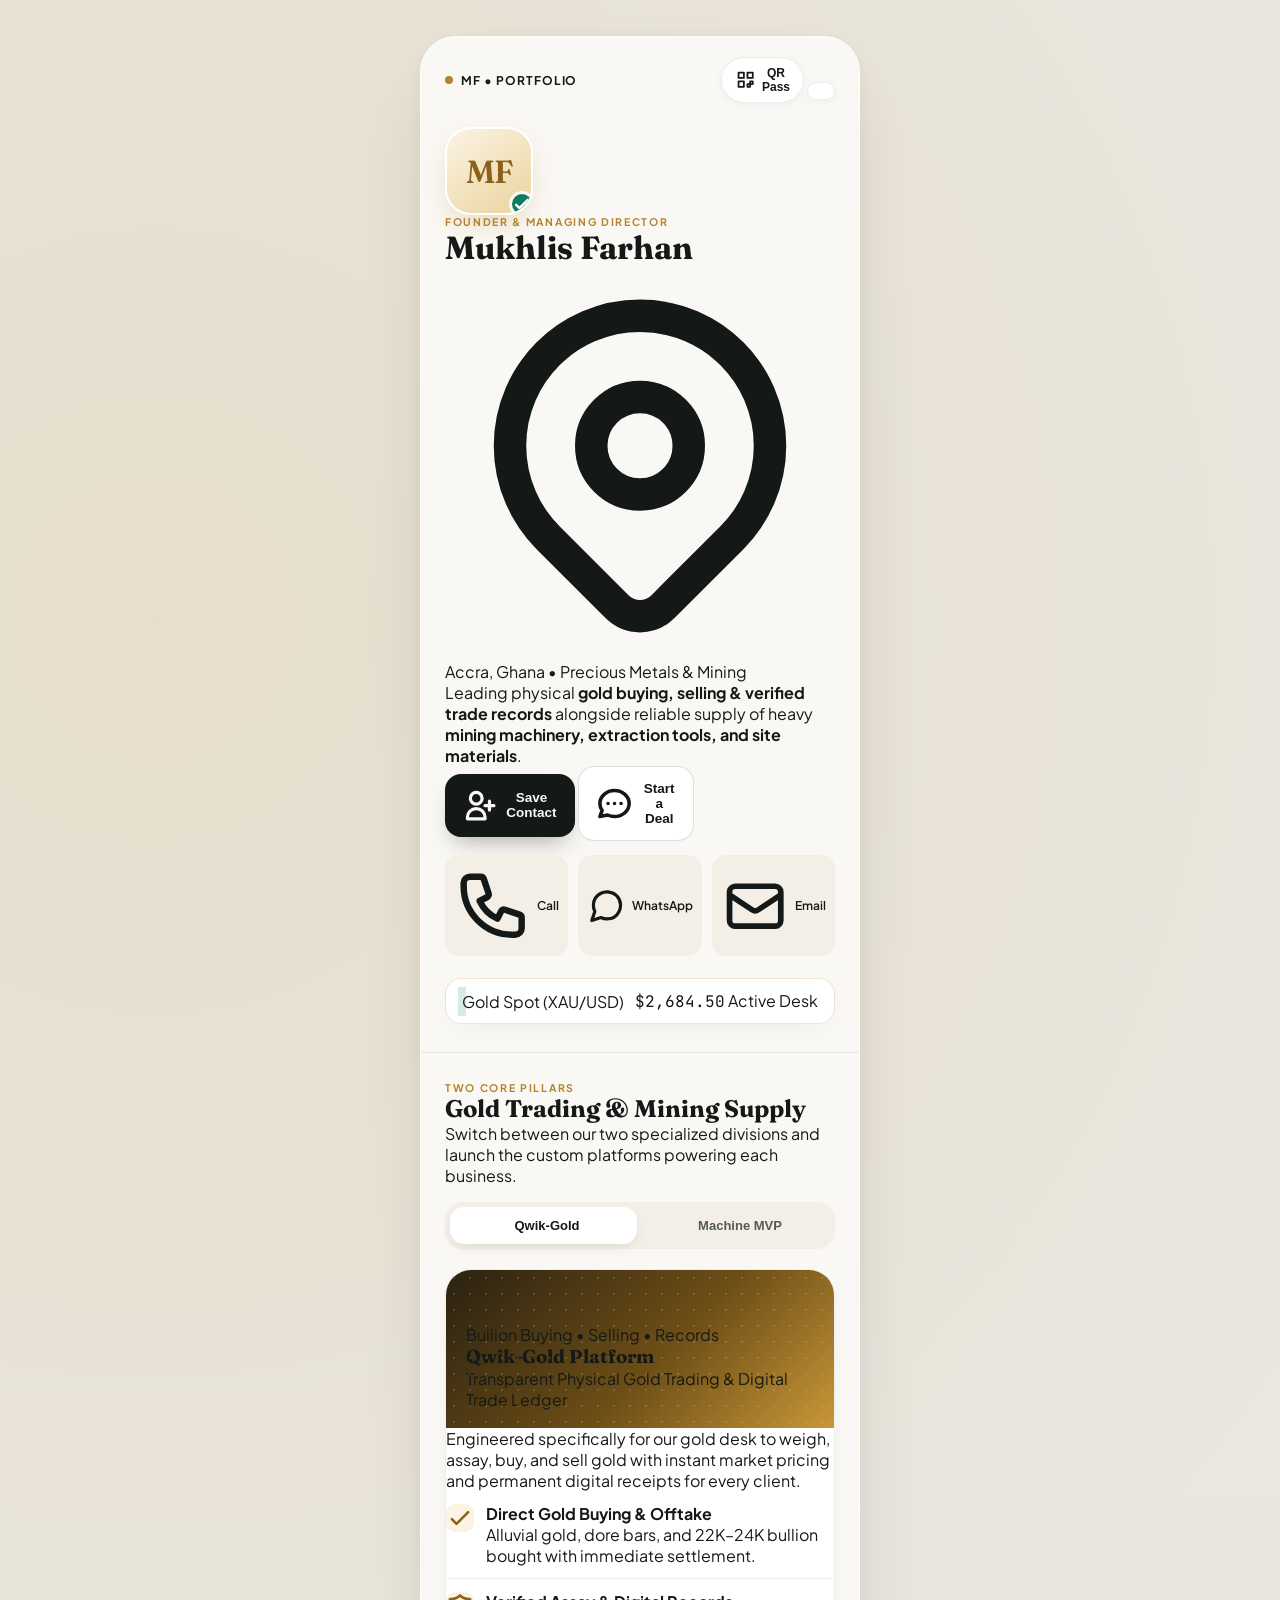
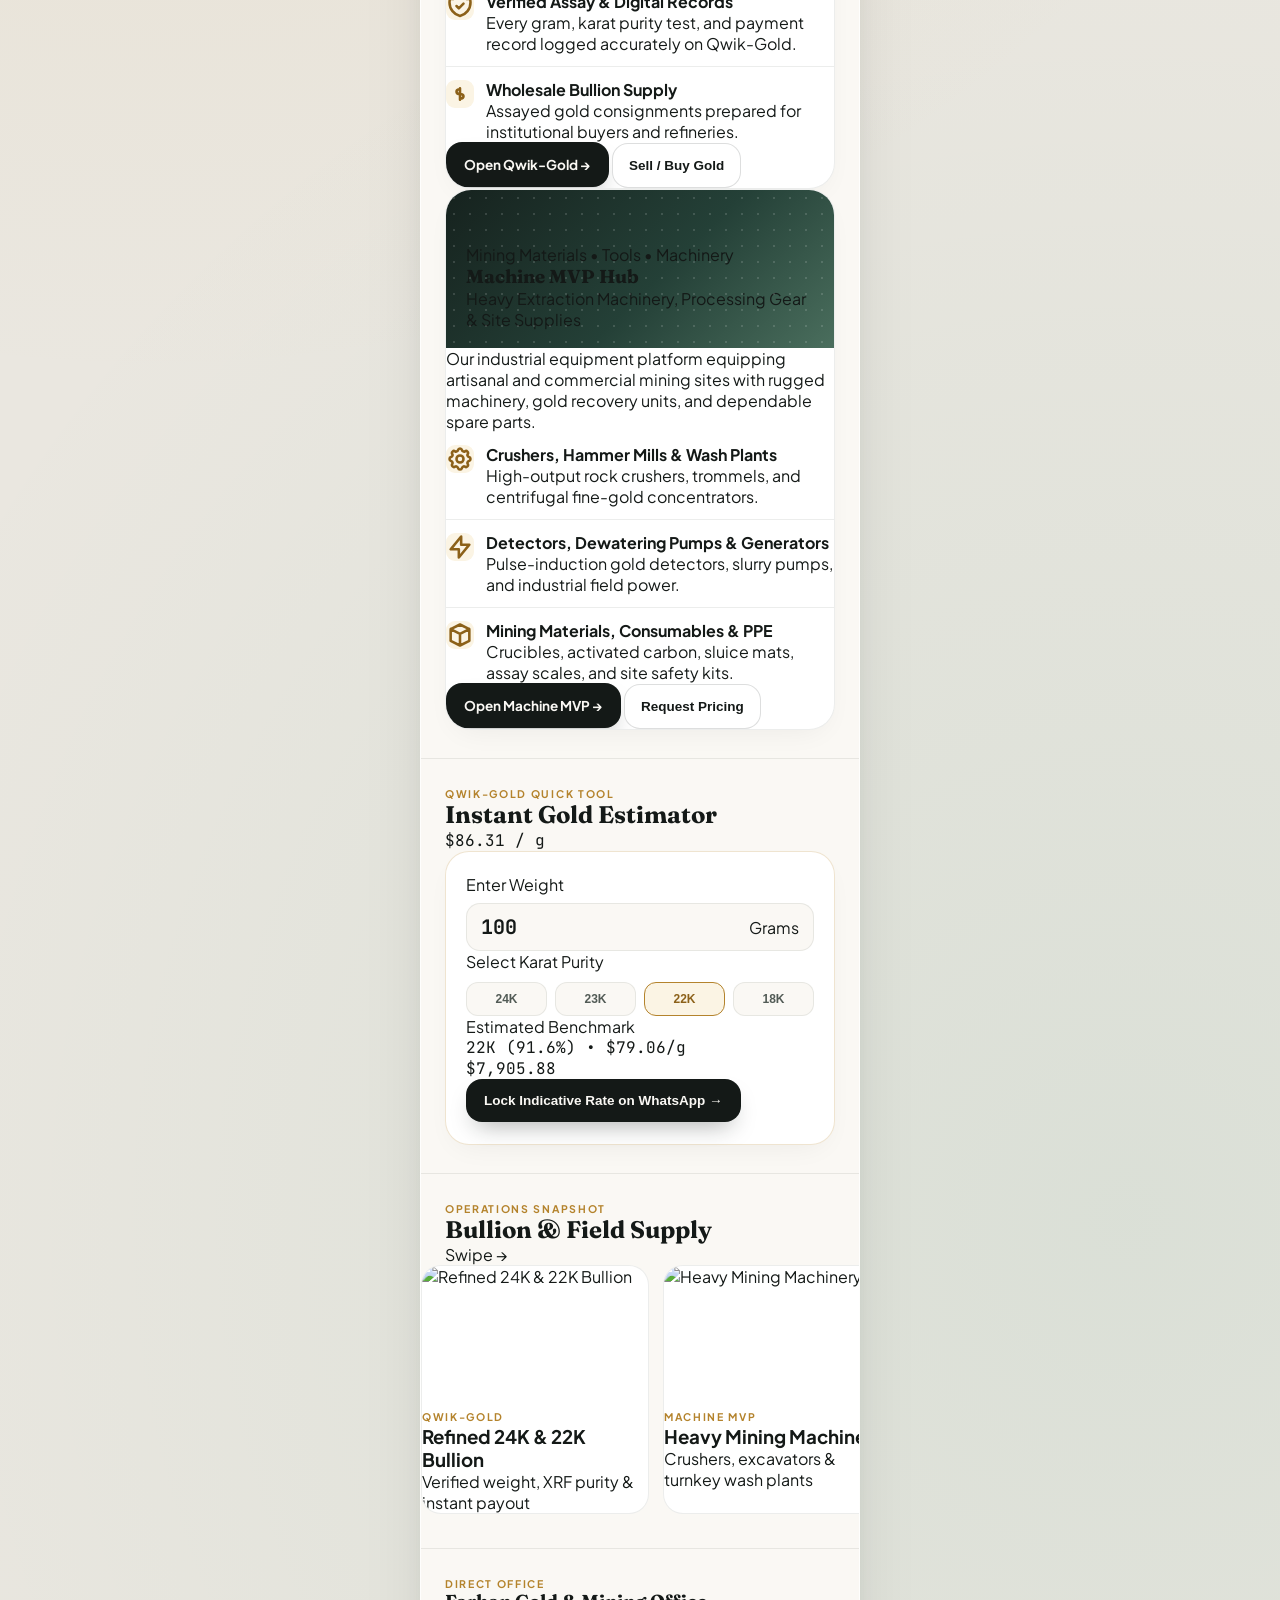
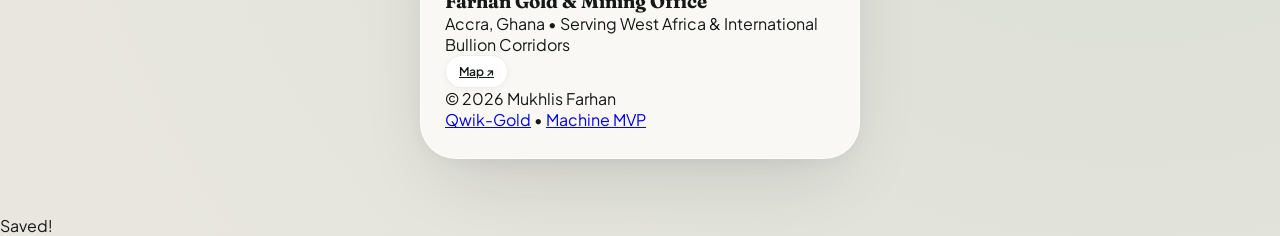
==== index.html @ bda55866 "initial commit" ====
<!DOCTYPE html>
<html lang="en">
<head>
  <meta charset="UTF-8" />
  <meta name="viewport" content="width=device-width, initial-scale=1.0" />
  <meta name="theme-color" content="#FAF8F4" />
  <title>Mukhlis Farhan — Gold Bullion &amp; Mining Equipment Portfolio</title>
  <meta name="description" content="Official Digital Business Card &amp; Executive Portfolio of Mukhlis Farhan — Gold Buying &amp; Selling (Qwik-Gold) and Mining Materials, Tools &amp; Equipment Supply (Machine MVP)." />

  <!-- Editorial Display Serif (Fraunces) + Crisp Modern UI Sans (Plus Jakarta Sans) + Mono Numbers -->
  <link rel="preconnect" href="https://fonts.googleapis.com" />
  <link rel="preconnect" href="https://fonts.gstatic.com" crossorigin />
  <link href="https://fonts.googleapis.com/css2?family=Fraunces:ital,opsz,wght@0,9..144,500;0,9..144,600;0,9..144,700;1,9..144,500&family=JetBrains+Mono:wght@500;600;700&family=Plus+Jakarta+Sans:wght@400;500;600;700;800&display=swap" rel="stylesheet" />

  <!-- Tailwind Utility Helpers -->
  <script src="https://cdn.tailwindcss.com"></script>

  <!-- Original Editorial Luxury Stylesheet -->
  <link rel="stylesheet" href="assets/css/style.css" />
</head>
<body>

  <!-- ========================================================================
       PORTRAIT MOBILE STAGE
       Opens as a crisp, breathable 440px mobile card on desktop browsers
       and naturally full-bleed on phones when scanned via NFC / QR.
       ======================================================================== -->
  <div class="stage-wrap">
    <main class="mobile-canvas">

      <!-- 1. MINIMAL TOP NAVIGATION BAR -->
      <nav class="top-nav reveal" style="animation-delay: 0.04s;">
        <div class="brand-monogram-pill">
          <span class="brand-dot"></span>
          <span>MF • Portfolio</span>
        </div>

        <div class="flex items-center gap-2">
          <button onclick="openSheet('qr-sheet')" class="icon-pill-btn" aria-label="Show QR Pass">
            <svg class="w-4 h-4 text-[#B4832C]" fill="none" stroke="currentColor" stroke-width="2" viewBox="0 0 24 24">
              <path stroke-linecap="round" stroke-linejoin="round" d="M4 4h6v6H4V4zm10 0h6v6h-6V4zM4 14h6v6H4v-6zm10 3h3v3h-3v-3zm3-3h3v3h-3v-3z"/>
            </svg>
            <span>QR Pass</span>
          </button>
          <button onclick="shareCard()" class="icon-pill-btn !px-2.5" aria-label="Share Digital Card">
            <svg class="w-4 h-4" fill="none" stroke="currentColor" stroke-width="2" viewBox="0 0 24 24">
              <path stroke-linecap="round" stroke-linejoin="round" d="M8.684 13.342C8.886 12.938 9 12.482 9 12c0-.482-.114-.938-.316-1.342m0 2.684a3 3 0 110-2.684m0 2.684l6.632 3.316m-6.632-6l6.632-3.316m0 0a3 3 0 105.367-2.684 3 3 0 00-5.367 2.684zm0 9.316a3 3 0 105.368 2.684 3 3 0 00-5.368-2.684z"/>
            </svg>
          </button>
        </div>
      </nav>

      <!-- 2. EDITORIAL EXECUTIVE HERO (Asymmetric, Bright, Uncluttered) -->
      <header class="hero-section reveal" style="animation-delay: 0.1s;">
        <div class="flex items-center gap-5">
          <!-- Rounded Squircle Portrait Frame -->
          <div class="portrait-frame">
            <!-- Replace with <img src="assets/img/mukhlis.jpg" alt="Mukhlis Farhan" class="w-full h-full object-cover" /> -->
            <span class="portrait-initials">MF</span>
            <div class="verified-dot" title="Verified Bullion & Mining Executive">
              <svg class="w-3.5 h-3.5" fill="none" stroke="currentColor" stroke-width="3" viewBox="0 0 24 24">
                <path stroke-linecap="round" stroke-linejoin="round" d="M5 13l4 4L19 7"/>
              </svg>
            </div>
          </div>

          <div class="flex-1 min-w-0">
            <p class="eyebrow">Founder &amp; Managing Director</p>
            <h1 class="font-editorial text-[30px] leading-[1.12] font-semibold text-[#141917] mt-1">
              Mukhlis Farhan
            </h1>
            <p class="text-[13px] font-medium text-[#525B56] mt-1.5 flex items-center gap-1.5">
              <svg class="w-3.5 h-3.5 text-[#B4832C] shrink-0" fill="none" stroke="currentColor" stroke-width="2" viewBox="0 0 24 24">
                <path stroke-linecap="round" stroke-linejoin="round" d="M17.657 16.657L13.414 20.9a1.998 1.998 0 01-2.827 0l-4.244-4.243a8 8 0 1111.314 0z"/>
                <circle cx="12" cy="11" r="3"/>
              </svg>
              <span>Accra, Ghana • Precious Metals &amp; Mining</span>
            </p>
          </div>
        </div>

        <!-- Crisp Executive Summary -->
        <p class="text-[14.5px] leading-[1.68] text-[#454E49] mt-5">
          Leading physical <strong class="text-[#141917] font-semibold">gold buying, selling &amp; verified trade records</strong> alongside reliable supply of heavy <strong class="text-[#141917] font-semibold">mining machinery, extraction tools, and site materials</strong>.
        </p>

        <!-- Primary Action Pair (High-Contrast Ink + Warm White) -->
        <div class="grid grid-cols-2 gap-3 mt-6">
          <button onclick="downloadVCard()" class="btn-ink-primary">
            <svg class="w-4 h-4" fill="none" stroke="currentColor" stroke-width="2.2" viewBox="0 0 24 24">
              <path stroke-linecap="round" stroke-linejoin="round" d="M18 9v3m0 0v3m0-3h3m-3 0h-3m-2-5a4 4 0 11-8 0 4 4 0 018 0zM3 20a6 6 0 0112 0v1H3v-1z"/>
            </svg>
            Save Contact
          </button>

          <button onclick="openSheet('inquiry-sheet')" class="btn-gold-outline">
            <svg class="w-4 h-4 text-[#B4832C]" fill="none" stroke="currentColor" stroke-width="2.2" viewBox="0 0 24 24">
              <path stroke-linecap="round" stroke-linejoin="round" d="M8 12h.01M12 12h.01M16 12h.01M21 12c0 4.418-4.03 8-9 8a9.863 9.863 0 01-4.255-.949L3 20l1.395-3.72C3.512 15.042 3 13.574 3 12c0-4.418 4.03-8 9-8s9 3.582 9 8z"/>
            </svg>
            Start a Deal
          </button>
        </div>

        <!-- Clean Direct Channels Strip -->
        <div class="contact-pills-row">
          <a data-bind="phone-link" href="tel:+233240000000" class="contact-chip">
            <svg class="w-4 h-4 text-[#B4832C]" fill="none" stroke="currentColor" stroke-width="2" viewBox="0 0 24 24">
              <path stroke-linecap="round" stroke-linejoin="round" d="M3 5a2 2 0 012-2h3.28a1 1 0 01.948.684l1.498 4.493a1 1 0 01-.502 1.21l-2.257 1.13a11.042 11.042 0 005.516 5.516l1.13-2.257a1 1 0 011.21-.502l4.493 1.498a1 1 0 01.684.949V19a2 2 0 01-2 2h-1C9.716 21 3 14.284 3 6V5z"/>
            </svg>
            Call
          </a>

          <a data-bind="whatsapp-direct" href="#" target="_blank" rel="noopener" class="contact-chip">
            <svg class="w-4 h-4 text-[#0E7C5B]" fill="none" stroke="currentColor" stroke-width="2" viewBox="0 0 24 24">
              <path stroke-linecap="round" stroke-linejoin="round" d="M21 11.5a8.38 8.38 0 01-.9 3.8 8.5 8.5 0 01-7.6 4.7 8.38 8.38 0 01-3.8-.9L3 21l1.9-5.7a8.38 8.38 0 01-.9-3.8 8.5 8.5 0 014.7-7.6 8.38 8.38 0 013.8-.9h.5a8.48 8.48 0 018 8v.5z"/>
            </svg>
            WhatsApp
          </a>

          <a data-bind="email-link" href="mailto:mukhlis@mukhlisfarhantrading.com" class="contact-chip">
            <svg class="w-4 h-4 text-[#B4832C]" fill="none" stroke="currentColor" stroke-width="2" viewBox="0 0 24 24">
              <path stroke-linecap="round" stroke-linejoin="round" d="M3 8l7.89 5.26a2 2 0 002.22 0L21 8M5 19h14a2 2 0 002-2V7a2 2 0 00-2-2H5a2 2 0 00-2 2v10a2 2 0 002 2z"/>
            </svg>
            Email
          </a>
        </div>

        <!-- Subtle Live Bullion Market Strip -->
        <div class="live-spot-strip">
          <div class="flex items-center gap-2.5">
            <span class="live-pulse"></span>
            <span class="text-xs font-semibold text-[#525B56]">Gold Spot (XAU/USD)</span>
          </div>
          <div class="flex items-center gap-2">
            <span id="hero-spot-price" class="font-mono-num text-[13px] font-bold text-[#141917]">$2,684.50</span>
            <span class="text-[11px] font-semibold px-2 py-0.5 rounded-full bg-[#E7F5F0] text-[#0E7C5B]">Active Desk</span>
          </div>
        </div>
      </header>

      <!-- 3. TWO CORE BUSINESSES & DIGITAL PLATFORMS (INTERACTIVE SPOTLIGHT) -->
      <section class="section-block reveal" style="animation-delay: 0.18s;">
        <p class="eyebrow">Two Core Pillars</p>
        <h2 class="font-editorial text-[24px] font-semibold text-[#141917] mt-1">
          Gold Trading &amp; Mining Supply
        </h2>
        <p class="text-[13.5px] text-[#525B56] mt-1.5 leading-relaxed">
          Switch between our two specialized divisions and launch the custom platforms powering each business.
        </p>

        <!-- Clean Pill Switcher -->
        <div class="venture-switcher" role="tablist">
          <button id="vtab-gold" onclick="selectVenture('gold')" class="venture-tab active" role="tab" aria-selected="true">
            <span class="w-2 h-2 rounded-full bg-[#C89738]"></span>
            Qwik-Gold
          </button>
          <button id="vtab-mining" onclick="selectVenture('mining')" class="venture-tab" role="tab" aria-selected="false">
            <span class="w-2 h-2 rounded-full bg-[#0E7C5B]"></span>
            Machine MVP
          </button>
        </div>

        <!-- SPOTLIGHT 1: QWIK-GOLD -->
        <article id="venture-panel-gold" class="venture-spotlight">
          <div class="venture-visual-banner gold-theme">
            <div class="venture-visual-pattern"></div>
            <div class="relative z-10">
              <span class="inline-block text-[10px] font-bold tracking-[0.14em] uppercase px-2.5 py-1 rounded-full bg-white/15 text-amber-100 backdrop-blur-sm border border-white/20 mb-2">
                Bullion Buying • Selling • Records
              </span>
              <h3 class="font-editorial text-2xl font-semibold text-white leading-tight">
                Qwik-Gold Platform
              </h3>
              <p class="text-xs text-amber-100/85 mt-0.5">
                Transparent Physical Gold Trading &amp; Digital Trade Ledger
              </p>
            </div>
          </div>

          <div class="p-5">
            <p class="text-[13.5px] text-[#454E49] leading-relaxed mb-3">
              Engineered specifically for our gold desk to weigh, assay, buy, and sell gold with instant market pricing and permanent digital receipts for every client.
            </p>

            <div>
              <div class="spec-row">
                <div class="spec-bullet">
                  <svg class="w-4 h-4" fill="none" stroke="currentColor" stroke-width="2.2" viewBox="0 0 24 24"><path stroke-linecap="round" stroke-linejoin="round" d="M5 13l4 4L19 7"/></svg>
                </div>
                <div>
                  <h4 class="text-[13.5px] font-bold text-[#141917]">Direct Gold Buying &amp; Offtake</h4>
                  <p class="text-xs text-[#525B56] mt-0.5">Alluvial gold, dore bars, and 22K–24K bullion bought with immediate settlement.</p>
                </div>
              </div>

              <div class="spec-row">
                <div class="spec-bullet">
                  <svg class="w-4 h-4" fill="none" stroke="currentColor" stroke-width="2.2" viewBox="0 0 24 24"><path stroke-linecap="round" stroke-linejoin="round" d="M9 12l2 2 4-4m5.618-4.016A11.955 11.955 0 0112 2.944a11.955 11.955 0 01-8.618 3.04A12.02 12.02 0 003 9c0 5.591 3.824 10.29 9 11.622 5.176-1.332 9-6.03 9-11.622 0-1.042-.133-2.052-.382-3.016z"/></svg>
                </div>
                <div>
                  <h4 class="text-[13.5px] font-bold text-[#141917]">Verified Assay &amp; Digital Records</h4>
                  <p class="text-xs text-[#525B56] mt-0.5">Every gram, karat purity test, and payment record logged accurately on Qwik-Gold.</p>
                </div>
              </div>

              <div class="spec-row">
                <div class="spec-bullet">
                  <svg class="w-4 h-4" fill="none" stroke="currentColor" stroke-width="2.2" viewBox="0 0 24 24"><path stroke-linecap="round" stroke-linejoin="round" d="M12 8c-1.657 0-3 .895-3 2s1.343 2 3 2 3 .895 3 2-1.343 2-3 2m0-8V7m0 1v8m0 0v1"/></svg>
                </div>
                <div>
                  <h4 class="text-[13.5px] font-bold text-[#141917]">Wholesale Bullion Supply</h4>
                  <p class="text-xs text-[#525B56] mt-0.5">Assayed gold consignments prepared for institutional buyers and refineries.</p>
                </div>
              </div>
            </div>

            <div class="grid grid-cols-2 gap-2.5 mt-5 pt-4 border-t border-[#141917]/10">
              <a href="../qwik-gold/" class="btn-ink-primary !py-3 !text-xs !rounded-xl">
                Open Qwik-Gold →
              </a>
              <button onclick="openWhatsAppWithContext('Gold Buying / Selling via Qwik-Gold')" class="btn-gold-outline !py-3 !text-xs !rounded-xl">
                Sell / Buy Gold
              </button>
            </div>
          </div>
        </article>

        <!-- SPOTLIGHT 2: MACHINE MVP (Hidden until selected) -->
        <article id="venture-panel-mining" class="venture-spotlight hidden">
          <div class="venture-visual-banner mining-theme">
            <div class="venture-visual-pattern"></div>
            <div class="relative z-10">
              <span class="inline-block text-[10px] font-bold tracking-[0.14em] uppercase px-2.5 py-1 rounded-full bg-white/15 text-emerald-100 backdrop-blur-sm border border-white/20 mb-2">
                Mining Materials • Tools • Machinery
              </span>
              <h3 class="font-editorial text-2xl font-semibold text-white leading-tight">
                Machine MVP Hub
              </h3>
              <p class="text-xs text-emerald-100/85 mt-0.5">
                Heavy Extraction Machinery, Processing Gear &amp; Site Supplies
              </p>
            </div>
          </div>

          <div class="p-5">
            <p class="text-[13.5px] text-[#454E49] leading-relaxed mb-3">
              Our industrial equipment platform equipping artisanal and commercial mining sites with rugged machinery, gold recovery units, and dependable spare parts.
            </p>

            <div>
              <div class="spec-row">
                <div class="spec-bullet !bg-[#E7F5F0] !text-[#0E7C5B]">
                  <svg class="w-4 h-4" fill="none" stroke="currentColor" stroke-width="2.2" viewBox="0 0 24 24"><path stroke-linecap="round" stroke-linejoin="round" d="M10.325 4.317c.426-1.756 2.924-1.756 3.35 0a1.724 1.724 0 002.573 1.066c1.543-.94 3.31.826 2.37 2.37a1.724 1.724 0 001.065 2.572c1.756.426 1.756 2.924 0 3.35a1.724 1.724 0 00-1.066 2.573c.94 1.543-.826 3.31-2.37 2.37a1.724 1.724 0 00-2.572 1.065c-.426 1.756-2.924 1.756-3.35 0a1.724 1.724 0 00-2.573-1.066c-1.543.94-3.31-.826-2.37-2.37a1.724 1.724 0 00-1.065-2.572c-1.756-.426-1.756-2.924 0-3.35a1.724 1.724 0 001.066-2.573c-.94-1.543.826-3.31 2.37-2.37.996.608 2.296.07 2.572-1.065z"/><circle cx="12" cy="12" r="3"/></svg>
                </div>
                <div>
                  <h4 class="text-[13.5px] font-bold text-[#141917]">Crushers, Hammer Mills &amp; Wash Plants</h4>
                  <p class="text-xs text-[#525B56] mt-0.5">High-output rock crushers, trommels, and centrifugal fine-gold concentrators.</p>
                </div>
              </div>

              <div class="spec-row">
                <div class="spec-bullet !bg-[#E7F5F0] !text-[#0E7C5B]">
                  <svg class="w-4 h-4" fill="none" stroke="currentColor" stroke-width="2.2" viewBox="0 0 24 24"><path stroke-linecap="round" stroke-linejoin="round" d="M13 10V3L4 14h7v7l9-11h-7z"/></svg>
                </div>
                <div>
                  <h4 class="text-[13.5px] font-bold text-[#141917]">Detectors, Dewatering Pumps &amp; Generators</h4>
                  <p class="text-xs text-[#525B56] mt-0.5">Pulse-induction gold detectors, slurry pumps, and industrial field power.</p>
                </div>
              </div>

              <div class="spec-row">
                <div class="spec-bullet !bg-[#E7F5F0] !text-[#0E7C5B]">
                  <svg class="w-4 h-4" fill="none" stroke="currentColor" stroke-width="2.2" viewBox="0 0 24 24"><path stroke-linecap="round" stroke-linejoin="round" d="M20 7l-8-4-8 4m16 0l-8 4m8-4v10l-8 4m0-10L4 7m8 4v10M4 7v10l8 4"/></svg>
                </div>
                <div>
                  <h4 class="text-[13.5px] font-bold text-[#141917]">Mining Materials, Consumables &amp; PPE</h4>
                  <p class="text-xs text-[#525B56] mt-0.5">Crucibles, activated carbon, sluice mats, assay scales, and site safety kits.</p>
                </div>
              </div>
            </div>

            <div class="grid grid-cols-2 gap-2.5 mt-5 pt-4 border-t border-[#141917]/10">
              <a href="../machine_mvp/" class="btn-ink-primary !py-3 !text-xs !rounded-xl">
                Open Machine MVP →
              </a>
              <button onclick="openWhatsAppWithContext('Mining Equipment & Tools via Machine MVP')" class="btn-gold-outline !py-3 !text-xs !rounded-xl">
                Request Pricing
              </button>
            </div>
          </div>
        </article>
      </section>

      <!-- 4. INTERACTIVE GOLD ESTIMATOR (CLEAN & BREATHABLE) -->
      <section class="section-block reveal" style="animation-delay: 0.24s;">
        <div class="flex items-end justify-between mb-4">
          <div>
            <p class="eyebrow">Qwik-Gold Quick Tool</p>
            <h2 class="font-editorial text-[23px] font-semibold text-[#141917] mt-1">
              Instant Gold Estimator
            </h2>
          </div>
          <span id="calc-gram-badge" class="font-mono-num text-xs font-semibold text-[#8C6119] bg-[#FBF4E4] px-2.5 py-1 rounded-lg">
            $86.31 / g
          </span>
        </div>

        <div class="estimator-card">
          <div>
            <label for="gold-grams-input" class="text-xs font-bold text-[#525B56]">Enter Weight</label>
            <div class="weight-input-box">
              <input id="gold-grams-input" type="number" min="1" step="1" value="100" aria-label="Gold weight in grams" />
              <span class="text-xs font-bold uppercase tracking-wider text-[#848E88]">Grams</span>
            </div>
          </div>

          <div class="mt-4">
            <span class="text-xs font-bold text-[#525B56]">Select Karat Purity</span>
            <div class="purity-pills" id="purity-pills">
              <button type="button" data-purity="24K" class="purity-pill">24K</button>
              <button type="button" data-purity="23K" class="purity-pill">23K</button>
              <button type="button" data-purity="22K" class="purity-pill active">22K</button>
              <button type="button" data-purity="18K" class="purity-pill">18K</button>
            </div>
          </div>

          <div class="mt-5 pt-4 border-t border-[#141917]/10 flex items-center justify-between">
            <div>
              <div class="text-[11px] font-semibold uppercase tracking-wider text-[#848E88]">Estimated Benchmark</div>
              <div id="calc-selected-rate" class="font-mono-num text-xs text-[#525B56] mt-0.5">22K (91.6%) • $79.06/g</div>
            </div>
            <div id="calc-output-usd" class="font-mono-num text-2xl font-bold text-[#141917]">
              $7,906.00
            </div>
          </div>

          <button onclick="sendEstimatorToWhatsApp()" class="btn-ink-primary w-full mt-4 !py-3.5 !text-xs">
            Lock Indicative Rate on WhatsApp →
          </button>
        </div>
      </section>

      <!-- 5. SWIPEABLE VISUAL HIGHLIGHTS (HORIZONTAL REEL) -->
      <section class="section-block reveal" style="animation-delay: 0.3s;">
        <div class="flex items-end justify-between mb-4">
          <div>
            <p class="eyebrow">Operations Snapshot</p>
            <h2 class="font-editorial text-[23px] font-semibold text-[#141917] mt-1">
              Bullion &amp; Field Supply
            </h2>
          </div>
          <span class="text-xs font-medium text-[#848E88]">Swipe →</span>
        </div>

        <div id="highlights-reel" class="reel-scroller"></div>
      </section>

      <!-- 6. CLEAN OFFICE & FOOTER SECTION -->
      <footer class="section-block bg-[#F3EFE6]/60 reveal" style="animation-delay: 0.36s;">
        <div class="flex items-start justify-between gap-4">
          <div>
            <p class="eyebrow">Direct Office</p>
            <h3 class="font-editorial text-xl font-semibold text-[#141917] mt-1">
              Farhan Gold &amp; Mining Office
            </h3>
            <p class="text-[13px] text-[#525B56] mt-1 leading-relaxed">
              Accra, Ghana • Serving West Africa &amp; International Bullion Corridors
            </p>
          </div>
          <a href="https://www.google.com/maps/search/?api=1&query=Accra+Ghana" target="_blank" rel="noopener" class="icon-pill-btn shrink-0">
            Map ↗
          </a>
        </div>

        <div class="flex items-center justify-between mt-6 pt-5 border-t border-[#141917]/10 text-xs text-[#848E88]">
          <span>© 2026 Mukhlis Farhan</span>
          <div class="flex items-center gap-3 font-semibold text-[#525B56]">
            <a href="../qwik-gold/" class="hover:text-[#B4832C] transition">Qwik-Gold</a>
            <span>•</span>
            <a href="../machine_mvp/" class="hover:text-[#B4832C] transition">Machine MVP</a>
          </div>
        </div>
      </footer>

    </main>
  </div>

  <!-- ========================================================================
       BOTTOM SHEET 1: SCAN-TO-PHONE QR PASS
       ======================================================================== -->
  <div id="qr-sheet" class="sheet-backdrop" onclick="if(event.target === this) closeSheet('qr-sheet')">
    <div class="sheet-panel text-center">
      <div class="w-10 h-1 bg-[#141917]/15 rounded-full mx-auto mb-4"></div>
      <p class="eyebrow">Digital Business Card</p>
      <h3 class="font-editorial text-2xl font-semibold text-[#141917] mt-1">Mukhlis Farhan</h3>
      <p class="text-xs text-[#525B56] mt-1">Point any phone camera to open this portfolio instantly</p>

      <div class="my-5 p-4 rounded-2xl bg-[#FAF8F4] border border-[#B4832C]/25 inline-block">
        <img id="qr-pass-img" src="" alt="Mukhlis Farhan QR Code" class="w-44 h-44 rounded-xl block" />
      </div>

      <div class="grid grid-cols-2 gap-3">
        <button onclick="downloadVCard()" class="btn-ink-primary !py-3 !text-xs">Save Contact</button>
        <button onclick="closeSheet('qr-sheet')" class="btn-gold-outline !py-3 !text-xs">Close</button>
      </div>
    </div>
  </div>

  <!-- ========================================================================
       BOTTOM SHEET 2: QUICK DEAL / INQUIRY BUILDER (Routes straight to WhatsApp)
       ======================================================================== -->
  <div id="inquiry-sheet" class="sheet-backdrop" onclick="if(event.target === this) closeSheet('inquiry-sheet')">
    <div class="sheet-panel">
      <div class="w-10 h-1 bg-[#141917]/15 rounded-full mx-auto mb-4"></div>
      <p class="eyebrow">Direct Executive Desk</p>
      <h3 class="font-editorial text-2xl font-semibold text-[#141917] mt-1">How can we work together?</h3>
      <p class="text-xs text-[#525B56] mt-1 mb-4">Pick a desk below to send an instant pre-filled message to Mr. Mukhlis Farhan.</p>

      <div class="space-y-2.5">
        <button onclick="openWhatsAppWithContext('Selling Physical Gold (Alluvial / Dore / Bullion)')" class="w-full text-left p-3.5 rounded-2xl border border-[#141917]/10 hover:border-[#B4832C] bg-[#FAF8F4] hover:bg-[#FBF4E4] transition flex items-center justify-between cursor-pointer">
          <div>
            <div class="text-sm font-bold text-[#141917]">Sell Gold to Our Desk</div>
            <div class="text-xs text-[#525B56]">Fast XRF purity testing &amp; immediate payout</div>
          </div>
          <span class="text-[#B4832C] font-bold">→</span>
        </button>

        <button onclick="openWhatsAppWithContext('Buying Certified Gold Bullion')" class="w-full text-left p-3.5 rounded-2xl border border-[#141917]/10 hover:border-[#B4832C] bg-[#FAF8F4] hover:bg-[#FBF4E4] transition flex items-center justify-between cursor-pointer">
          <div>
            <div class="text-sm font-bold text-[#141917]">Buy Certified Gold Bullion</div>
            <div class="text-xs text-[#525B56]">Wholesale gold bars &amp; assayed dore consignments</div>
          </div>
          <span class="text-[#B4832C] font-bold">→</span>
        </button>

        <button onclick="openWhatsAppWithContext('Purchasing Mining Machinery, Tools & Equipment (Machine MVP)')" class="w-full text-left p-3.5 rounded-2xl border border-[#141917]/10 hover:border-[#0E7C5B] bg-[#FAF8F4] hover:bg-[#E7F5F0] transition flex items-center justify-between cursor-pointer">
          <div>
            <div class="text-sm font-bold text-[#141917]">Order Mining Machinery &amp; Tools</div>
            <div class="text-xs text-[#525B56]">Crushers, wash plants, detectors, pumps &amp; materials</div>
          </div>
          <span class="text-[#0E7C5B] font-bold">→</span>
        </button>
      </div>

      <button onclick="closeSheet('inquiry-sheet')" class="btn-gold-outline w-full mt-4 !py-3 !text-xs">
        Cancel
      </button>
    </div>
  </div>

  <!-- ========================================================================
       IMAGE PREVIEW SHEET (When tapping a visual highlight card)
       ======================================================================== -->
  <div id="photo-sheet" class="sheet-backdrop" onclick="if(event.target === this) closeSheet('photo-sheet')">
    <div class="sheet-panel !p-4">
      <img id="photo-sheet-img" src="" alt="Preview" class="w-full h-64 object-cover rounded-2xl" />
      <div class="px-1 pt-3 pb-1 flex items-center justify-between gap-3">
        <div>
          <span id="photo-sheet-tag" class="eyebrow"></span>
          <h4 id="photo-sheet-title" class="font-editorial text-lg font-semibold text-[#141917] mt-0.5"></h4>
        </div>
        <button onclick="closeSheet('photo-sheet')" class="icon-pill-btn shrink-0">Close</button>
      </div>
    </div>
  </div>

  <!-- Subtle Floating Toast -->
  <div id="toast" class="fixed bottom-6 left-1/2 -translate-x-1/2 z-70 px-5 py-2.5 rounded-full bg-[#141917] text-[#FAF8F4] text-xs font-semibold shadow-xl transition-all duration-300 opacity-0 pointer-events-none translate-y-3">
    <span id="toast-msg">Saved!</span>
  </div>

  <!-- Portfolio Logic -->
  <script src="assets/js/app.js"></script>
</body>
</html>
---- assets/css/style.css ----
/* ==========================================================================
   MUKHLIS FARHAN — ORIGINAL EDITORIAL LUXURY DIGITAL PORTFOLIO
   Bright Warm Alabaster, Burnished Champagne Gold & Deep Forest-Slate Ink
   Mobile-First Portrait Canvas (430px centered on desktop, full-bleed mobile)
   ========================================================================== */

:root {
  --canvas-outer: #EAE7E0;
  --surface-paper: #FAF8F4;
  --surface-pure: #FFFFFF;
  --surface-tint: #F3EFE6;
  --surface-ink: #141917;

  --ink-primary: #141917;
  --ink-secondary: #525B56;
  --ink-muted: #848E88;

  --gold-bright: #D6A74F;
  --gold-rich: #B4832C;
  --gold-deep: #8C6119;
  --gold-soft: #FBF4E4;
  --gold-border: rgba(180, 131, 44, 0.22);

  --emerald: #0E7C5B;
  --emerald-bg: #E7F5F0;

  --hairline: rgba(20, 25, 23, 0.08);
  --shadow-shell: 0 32px 80px -24px rgba(20, 25, 23, 0.16), 0 4px 20px -4px rgba(20, 25, 23, 0.06);
  --shadow-card: 0 10px 30px -12px rgba(20, 25, 23, 0.07);

  --font-display: 'Fraunces', Georgia, serif;
  --font-sans: 'Plus Jakarta Sans', -apple-system, BlinkMacSystemFont, sans-serif;
  --font-mono: 'JetBrains Mono', monospace;
}

* {
  box-sizing: border-box;
  margin: 0;
  padding: 0;
  -webkit-tap-highlight-color: transparent;
}

html {
  scroll-behavior: smooth;
}

body {
  font-family: var(--font-sans);
  background-color: var(--canvas-outer);
  color: var(--ink-primary);
  min-height: 100vh;
  -webkit-font-smoothing: antialiased;
  overflow-x: hidden;
  /* Subtle warm architectural grain on desktop outer canvas */
  background-image:
    radial-gradient(circle at 12% 18%, rgba(214, 167, 79, 0.14) 0%, transparent 45%),
    radial-gradient(circle at 88% 82%, rgba(14, 124, 91, 0.07) 0%, transparent 45%);
}

/* ==========================================================================
   PORTRAIT MOBILE CANVAS (Always opens like a sleek mobile screen)
   ========================================================================== */

.stage-wrap {
  min-height: 100vh;
  display: flex;
  justify-content: center;
  align-items: flex-start;
  padding: 0;
}

.mobile-canvas {
  width: 100%;
  max-width: 440px;
  min-height: 100vh;
  background-color: var(--surface-paper);
  position: relative;
  display: flex;
  flex-direction: column;
}

@media (min-width: 520px) {
  .stage-wrap {
    padding: 36px 20px 56px;
  }

  .mobile-canvas {
    min-height: auto;
    border-radius: 36px;
    border: 1px solid rgba(255, 255, 255, 0.85);
    box-shadow: var(--shadow-shell);
    overflow: hidden;
  }
}

/* ==========================================================================
   TYPOGRAPHY HELPERS
   ========================================================================== */

.font-editorial {
  font-family: var(--font-display);
  font-optical-sizing: auto;
}

.font-mono-num {
  font-family: var(--font-mono);
}

.eyebrow {
  font-size: 10.5px;
  font-weight: 700;
  letter-spacing: 0.16em;
  text-transform: uppercase;
  color: var(--gold-rich);
}

/* ==========================================================================
   TOP BAR & LIVE SPOT RIBBON
   ========================================================================== */

.top-nav {
  display: flex;
  align-items: center;
  justify-content: space-between;
  padding: 20px 24px 12px;
}

.brand-monogram-pill {
  display: inline-flex;
  align-items: center;
  gap: 8px;
  font-size: 12px;
  font-weight: 700;
  letter-spacing: 0.08em;
  text-transform: uppercase;
  color: var(--ink-primary);
}

.brand-dot {
  width: 8px;
  height: 8px;
  border-radius: 50%;
  background: var(--gold-rich);
}

.icon-pill-btn {
  display: inline-flex;
  align-items: center;
  gap: 6px;
  padding: 8px 13px;
  border-radius: 999px;
  background: var(--surface-pure);
  border: 1px solid var(--hairline);
  color: var(--ink-primary);
  font-size: 12px;
  font-weight: 600;
  cursor: pointer;
  box-shadow: 0 2px 8px rgba(20, 25, 23, 0.04);
  transition: all 0.2s ease;
}

.icon-pill-btn:hover {
  border-color: var(--gold-rich);
  color: var(--gold-deep);
  transform: translateY(-1px);
}

/* ==========================================================================
   BESPOKE EDITORIAL HERO (No boxed dark header — clean bright magazine feel)
   ========================================================================== */

.hero-section {
  padding: 12px 24px 28px;
}

.portrait-frame {
  position: relative;
  width: 88px;
  height: 88px;
  border-radius: 26px;
  background: linear-gradient(145deg, #FBF4E4 0%, #EBD39D 100%);
  border: 2px solid var(--surface-pure);
  box-shadow: 0 12px 28px -8px rgba(180, 131, 44, 0.32);
  display: flex;
  align-items: center;
  justify-content: center;
  flex-shrink: 0;
  overflow: hidden;
}

.portrait-initials {
  font-family: var(--font-display);
  font-size: 32px;
  font-weight: 600;
  color: var(--gold-deep);
  letter-spacing: -0.02em;
}

.verified-dot {
  position: absolute;
  bottom: -4px;
  right: -4px;
  width: 26px;
  height: 26px;
  border-radius: 50%;
  background: var(--emerald);
  color: #FFFFFF;
  border: 3px solid var(--surface-paper);
  display: flex;
  align-items: center;
  justify-content: center;
}

.live-spot-strip {
  display: flex;
  align-items: center;
  justify-content: space-between;
  padding: 11px 16px;
  border-radius: 16px;
  background: var(--surface-pure);
  border: 1px solid var(--gold-border);
  margin-top: 22px;
  box-shadow: var(--shadow-card);
}

.live-pulse {
  width: 7px;
  height: 7px;
  border-radius: 50%;
  background: var(--emerald);
  box-shadow: 0 0 0 4px rgba(14, 124, 91, 0.16);
  animation: softPulse 2.4s infinite;
}

@keyframes softPulse {
  0%, 100% { transform: scale(1); opacity: 1; }
  50% { transform: scale(0.85); opacity: 0.6; }
}

/* Primary Action Row (Save Contact + Quick Message) */
.btn-ink-primary {
  background: var(--surface-ink);
  color: #FAF8F4;
  border: none;
  border-radius: 16px;
  padding: 14px 18px;
  font-size: 13.5px;
  font-weight: 700;
  display: inline-flex;
  align-items: center;
  justify-content: center;
  gap: 8px;
  cursor: pointer;
  text-decoration: none;
  transition: transform 0.2s ease, background-color 0.2s ease, box-shadow 0.2s ease;
  box-shadow: 0 12px 24px -10px rgba(20, 25, 23, 0.38);
}

.btn-ink-primary:hover {
  background: #232C28;
  transform: translateY(-2px);
}

.btn-gold-outline {
  background: var(--surface-pure);
  color: var(--ink-primary);
  border: 1px solid rgba(20, 25, 23, 0.14);
  border-radius: 16px;
  padding: 14px 16px;
  font-size: 13.5px;
  font-weight: 700;
  display: inline-flex;
  align-items: center;
  justify-content: center;
  gap: 8px;
  cursor: pointer;
  text-decoration: none;
  transition: all 0.2s ease;
}

.btn-gold-outline:hover {
  border-color: var(--gold-rich);
  background: var(--gold-soft);
  color: var(--gold-deep);
  transform: translateY(-2px);
}

/* Horizontal Quick Contact Strip */
.contact-pills-row {
  display: flex;
  gap: 10px;
  margin-top: 14px;
}

.contact-chip {
  flex: 1;
  display: flex;
  align-items: center;
  justify-content: center;
  gap: 6px;
  padding: 11px 8px;
  border-radius: 14px;
  background: var(--surface-tint);
  color: var(--ink-primary);
  text-decoration: none;
  font-size: 12px;
  font-weight: 600;
  border: 1px solid transparent;
  cursor: pointer;
  transition: all 0.2s ease;
}

.contact-chip:hover {
  background: var(--surface-pure);
  border-color: var(--gold-border);
  color: var(--gold-deep);
}

/* ==========================================================================
   SECTION DIVIDER & SPACIOUS EDITORIAL SECTIONS
   ========================================================================== */

.section-block {
  padding: 28px 24px;
  border-top: 1px solid var(--hairline);
}

/* ==========================================================================
   BESPOKE DUAL-VENTURE SHOWCASE (QWIK-GOLD & MACHINE MVP)
   ========================================================================== */

.venture-switcher {
  display: flex;
  padding: 5px;
  background: var(--surface-tint);
  border-radius: 18px;
  gap: 6px;
  margin-top: 16px;
  margin-bottom: 20px;
}

.venture-tab {
  flex: 1;
  padding: 11px 12px;
  border-radius: 14px;
  border: none;
  background: transparent;
  color: var(--ink-secondary);
  font-size: 13px;
  font-weight: 700;
  cursor: pointer;
  transition: all 0.24s cubic-bezier(0.16, 1, 0.3, 1);
  display: flex;
  align-items: center;
  justify-content: center;
  gap: 7px;
}

.venture-tab.active {
  background: var(--surface-pure);
  color: var(--ink-primary);
  box-shadow: 0 6px 16px -6px rgba(20, 25, 23, 0.14);
}

/* Spotlight Venture Card */
.venture-spotlight {
  background: var(--surface-pure);
  border-radius: 26px;
  border: 1px solid var(--hairline);
  overflow: hidden;
  box-shadow: var(--shadow-card);
  transition: opacity 0.25s ease, transform 0.25s ease;
}

.venture-visual-banner {
  position: relative;
  height: 158px;
  width: 100%;
  overflow: hidden;
  display: flex;
  flex-direction: column;
  justify-content: flex-end;
  padding: 18px 20px;
}

.venture-visual-banner.gold-theme {
  background: linear-gradient(135deg, #2A2111 0%, #6D4E16 55%, #C89738 100%);
}

.venture-visual-banner.mining-theme {
  background: linear-gradient(135deg, #16221E 0%, #244037 55%, #4A6E5D 100%);
}

.venture-visual-pattern {
  position: absolute;
  inset: 0;
  opacity: 0.14;
  background-image: radial-gradient(#FFFFFF 1px, transparent 1px);
  background-size: 16px 16px;
  pointer-events: none;
}

/* Spec List inside Venture Card */
.spec-row {
  display: flex;
  align-items: flex-start;
  gap: 12px;
  padding: 12px 0;
  border-bottom: 1px solid var(--hairline);
}

.spec-row:last-child {
  border-bottom: none;
  padding-bottom: 0;
}

.spec-bullet {
  width: 28px;
  height: 28px;
  border-radius: 9px;
  background: var(--gold-soft);
  color: var(--gold-deep);
  display: flex;
  align-items: center;
  justify-content: center;
  flex-shrink: 0;
  margin-top: 1px;
}

/* ==========================================================================
   INTERACTIVE GOLD DESK ESTIMATOR (AIRY LIGHT CARD)
   ========================================================================== */

.estimator-card {
  background: var(--surface-pure);
  border-radius: 24px;
  border: 1px solid var(--gold-border);
  padding: 22px 20px;
  box-shadow: var(--shadow-card);
}

.purity-pills {
  display: grid;
  grid-template-columns: repeat(4, 1fr);
  gap: 8px;
  margin-top: 10px;
}

.purity-pill {
  padding: 9px 6px;
  border-radius: 12px;
  border: 1px solid var(--hairline);
  background: var(--surface-paper);
  color: var(--ink-secondary);
  font-size: 12px;
  font-weight: 700;
  cursor: pointer;
  transition: all 0.18s ease;
}

.purity-pill.active {
  background: var(--gold-soft);
  border-color: var(--gold-rich);
  color: var(--gold-deep);
}

.weight-input-box {
  display: flex;
  align-items: center;
  justify-content: space-between;
  background: var(--surface-paper);
  border: 1px solid var(--hairline);
  border-radius: 14px;
  padding: 10px 14px;
  margin-top: 8px;
  transition: border-color 0.2s ease;
}

.weight-input-box:focus-within {
  border-color: var(--gold-rich);
  background: var(--surface-pure);
}

.weight-input-box input {
  width: 100%;
  border: none;
  background: transparent;
  font-family: var(--font-mono);
  font-size: 20px;
  font-weight: 700;
  color: var(--ink-primary);
  outline: none;
}

/* ==========================================================================
   HORIZONTAL SCROLLABLE VISUAL HIGHLIGHTS (SWIPEABLE ON MOBILE)
   ========================================================================== */

.reel-scroller {
  display: flex;
  gap: 14px;
  overflow-x: auto;
  scroll-snap-type: x mandatory;
  padding-bottom: 6px;
  margin: 0 -24px;
  padding-left: 24px;
  padding-right: 24px;
  scrollbar-width: none;
}

.reel-scroller::-webkit-scrollbar {
  display: none;
}

.reel-card {
  flex: 0 0 228px;
  scroll-snap-align: start;
  background: var(--surface-pure);
  border-radius: 20px;
  border: 1px solid var(--hairline);
  overflow: hidden;
  cursor: pointer;
  transition: transform 0.2s ease, box-shadow 0.2s ease;
}

.reel-card:hover {
  transform: translateY(-3px);
  box-shadow: var(--shadow-card);
}

.reel-img {
  width: 100%;
  height: 138px;
  object-fit: cover;
  display: block;
}

/* ==========================================================================
   BOTTOM SHEET MODALS (QR PASS & DIRECT DEAL DRAWER)
   ========================================================================== */

.sheet-backdrop {
  position: fixed;
  inset: 0;
  background: rgba(20, 25, 23, 0.48);
  backdrop-filter: blur(6px);
  z-index: 60;
  display: none;
  align-items: flex-end;
  justify-content: center;
  padding: 16px;
}

.sheet-backdrop.open {
  display: flex;
  animation: fadeIn 0.2s ease;
}

.sheet-panel {
  width: 100%;
  max-width: 420px;
  background: var(--surface-pure);
  border-radius: 28px;
  padding: 24px 22px 26px;
  box-shadow: 0 25px 60px rgba(0, 0, 0, 0.24);
  animation: slideUpSheet 0.28s cubic-bezier(0.16, 1, 0.3, 1);
}

@keyframes fadeIn {
  from { opacity: 0; }
  to { opacity: 1; }
}

@keyframes slideUpSheet {
  from { transform: translateY(36px); opacity: 0; }
  to { transform: translateY(0); opacity: 1; }
}

/* Staggered soft reveal */
.reveal {
  animation: softReveal 0.6s cubic-bezier(0.16, 1, 0.3, 1) both;
}

@keyframes softReveal {
  from { opacity: 0; transform: translateY(14px); }
  to { opacity: 1; transform: translateY(0); }
}
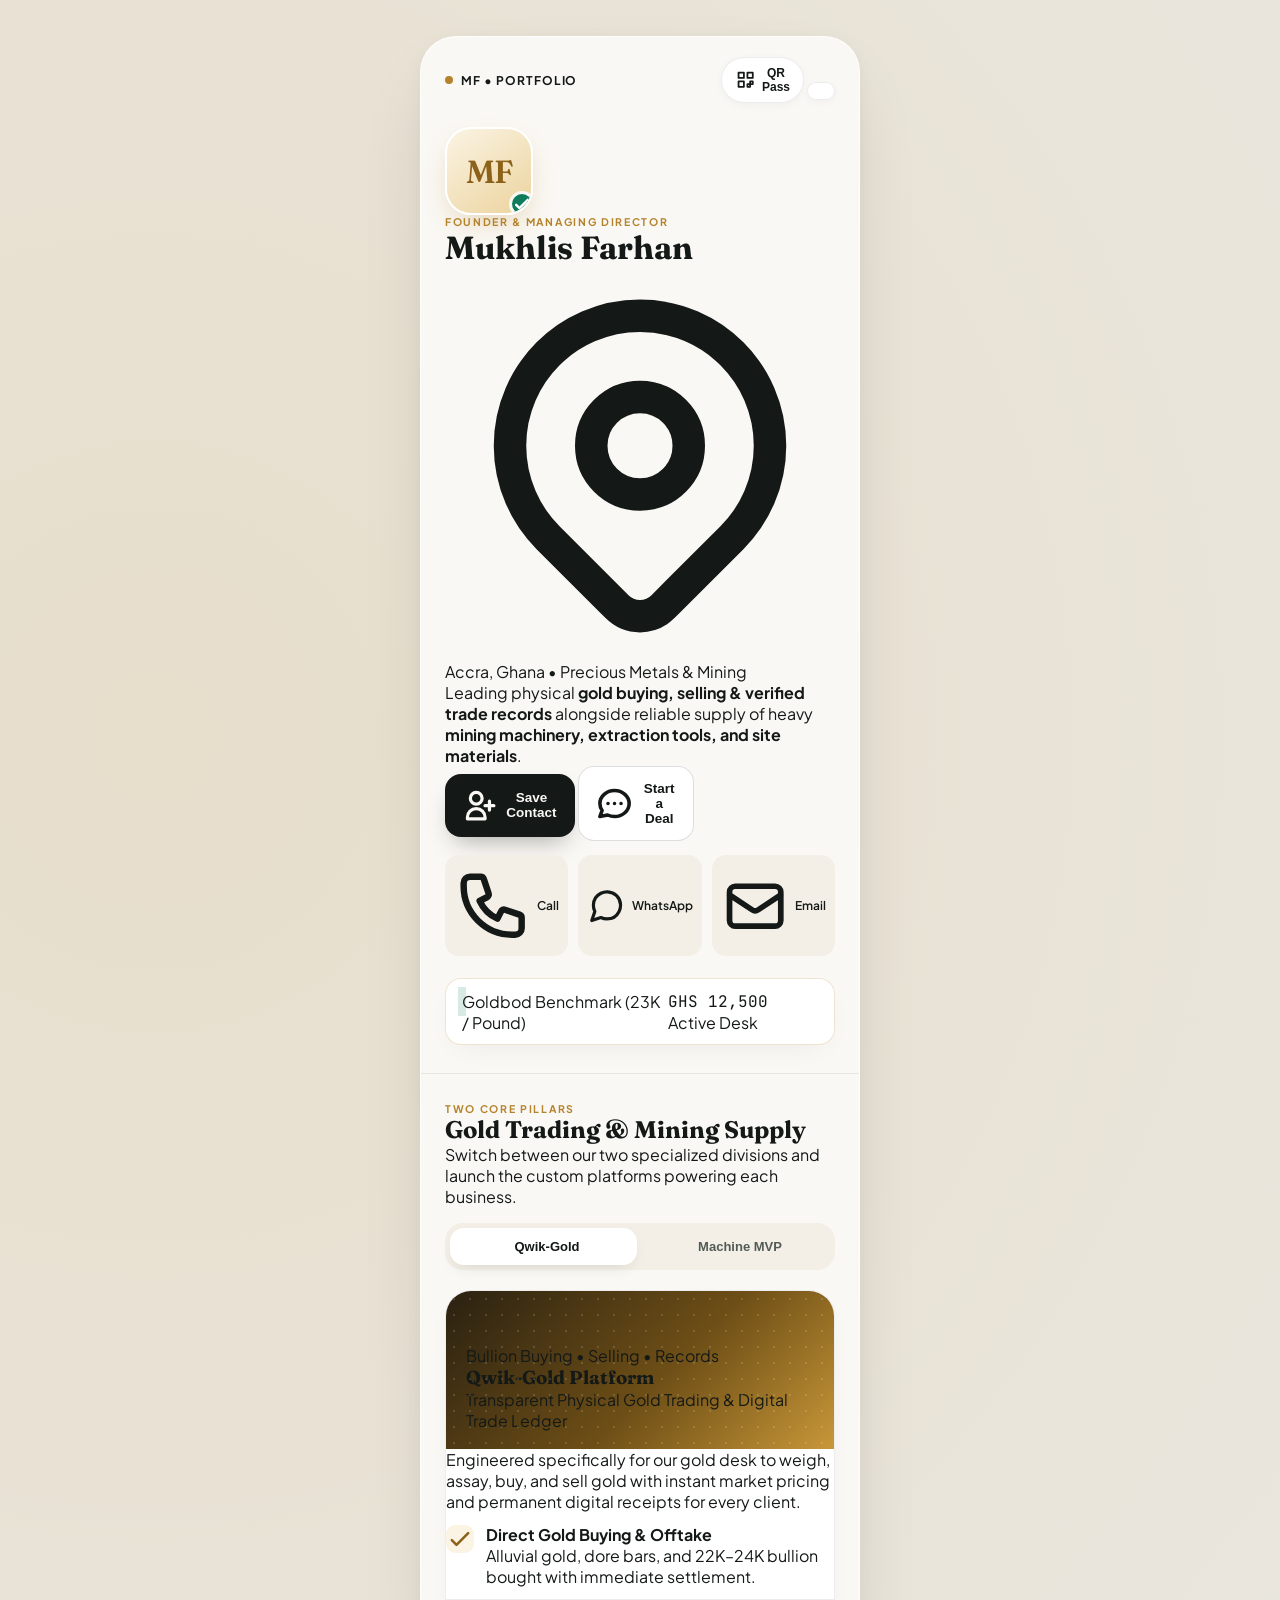
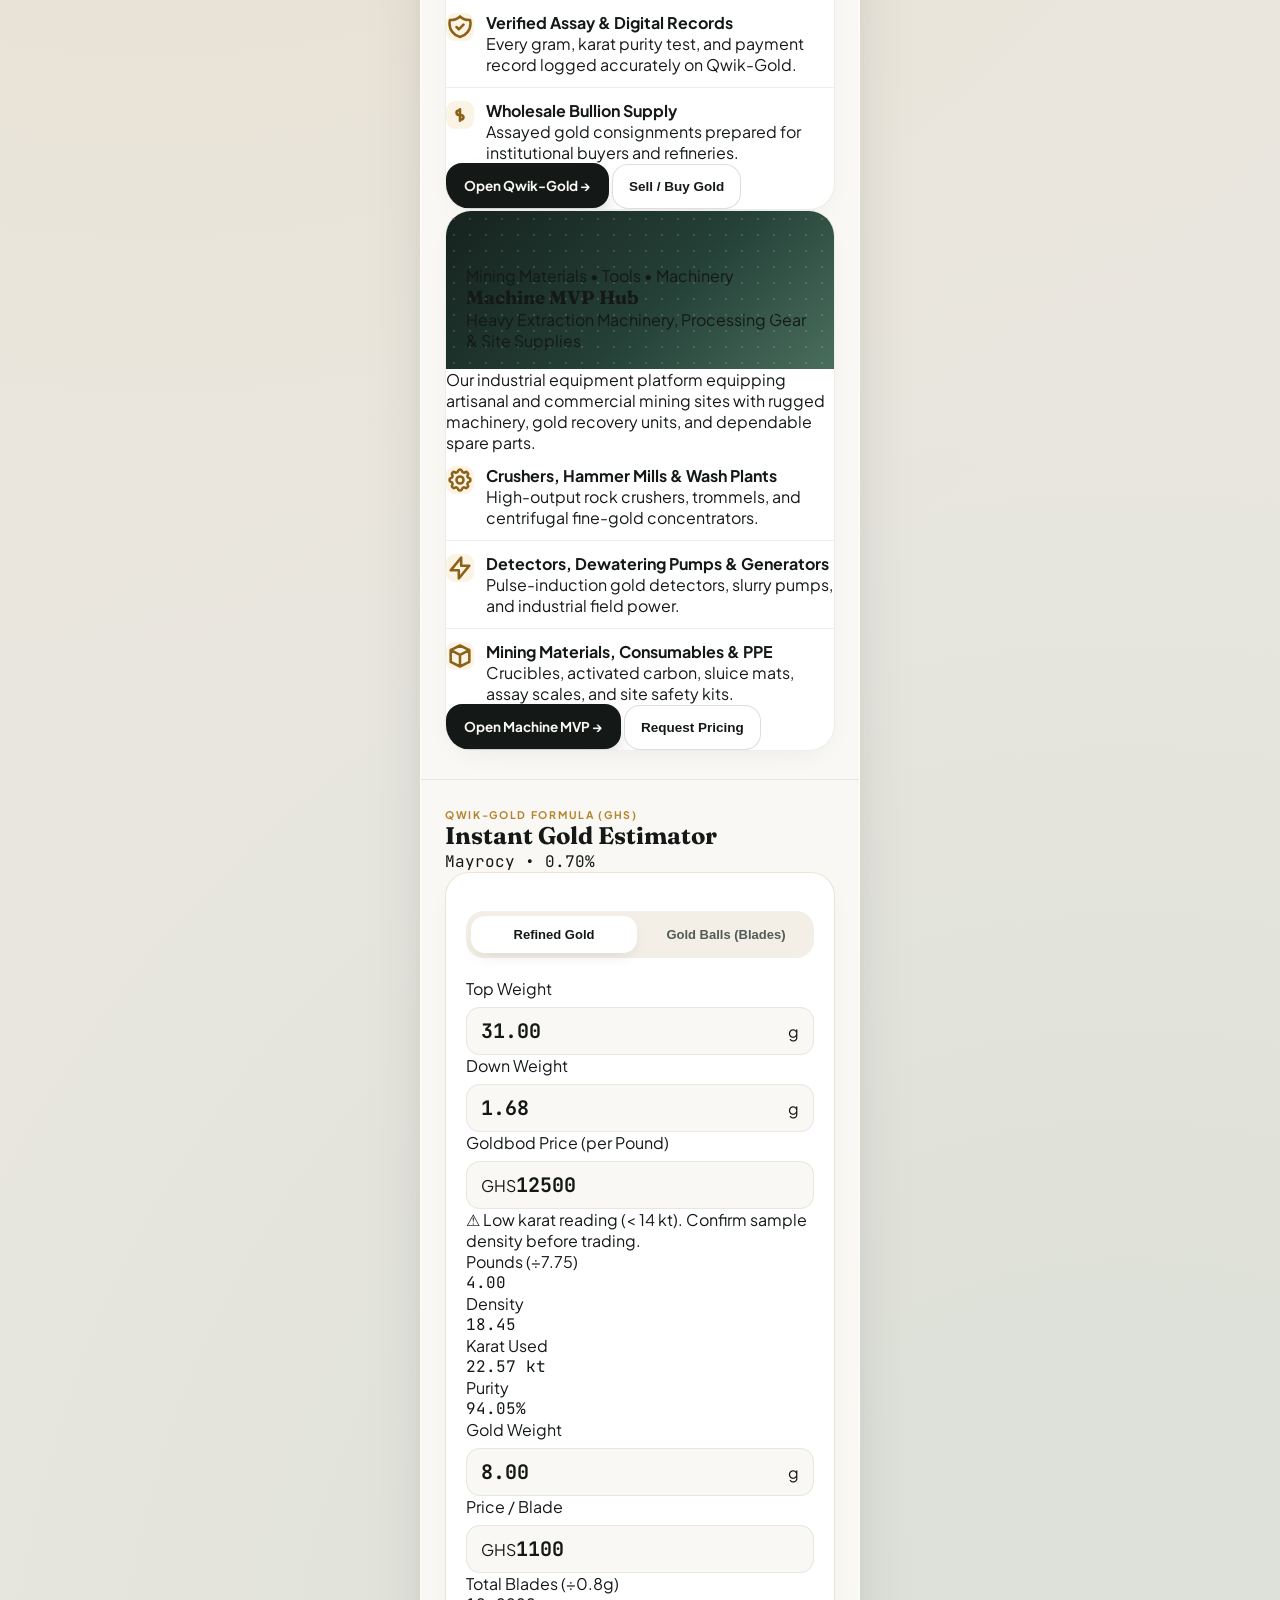
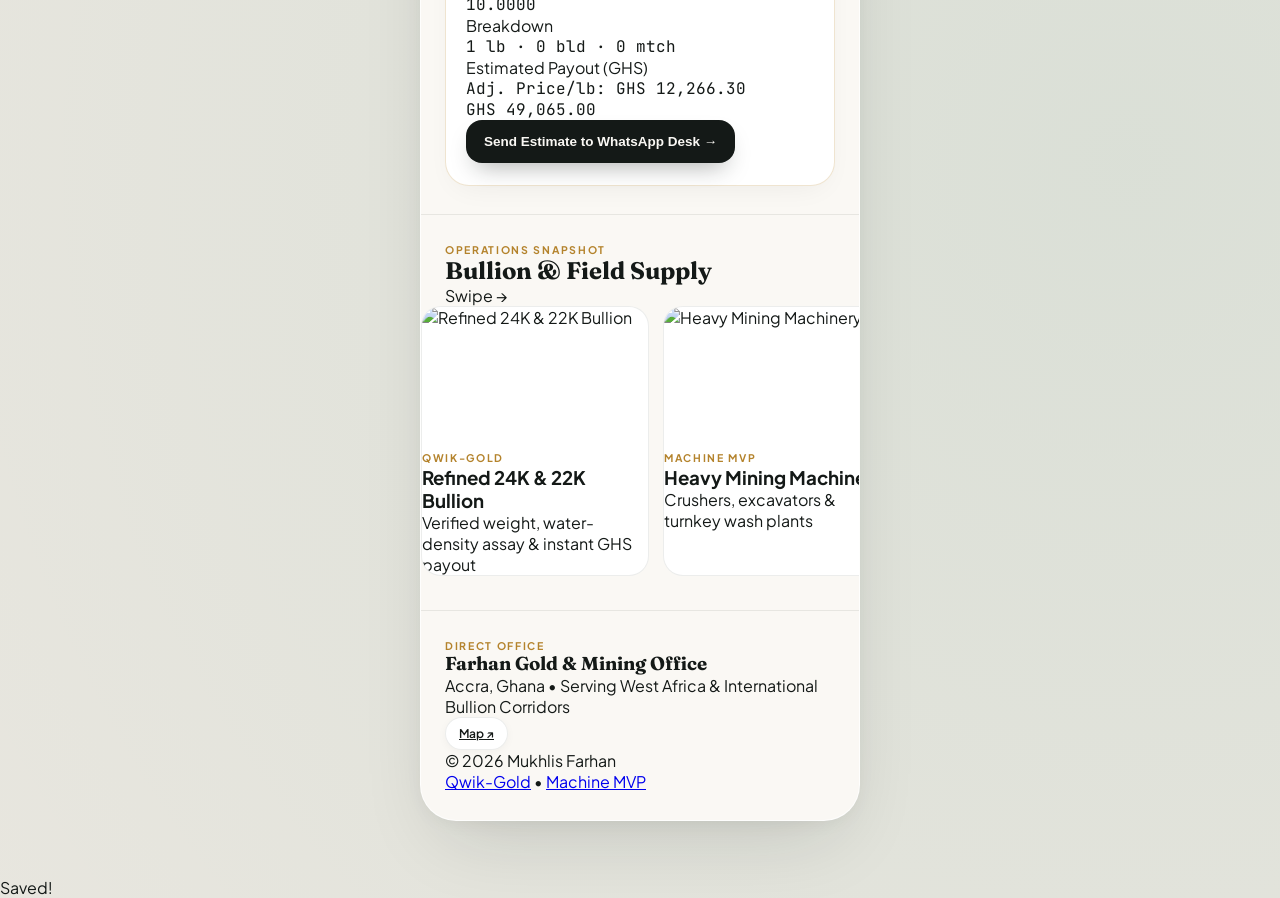
==== commit 98e59dfa: "gold calculator bug fix" ====
--- a/index.html
+++ b/index.html
@@ -125,14 +125,14 @@
           </a>
         </div>
 
-        <!-- Subtle Live Bullion Market Strip -->
+        <!-- Subtle Live Bullion Market Strip (GHS Goldbod Benchmark) -->
         <div class="live-spot-strip">
           <div class="flex items-center gap-2.5">
             <span class="live-pulse"></span>
-            <span class="text-xs font-semibold text-[#525B56]">Gold Spot (XAU/USD)</span>
+            <span class="text-xs font-semibold text-[#525B56]">Goldbod Benchmark (23K / Pound)</span>
           </div>
           <div class="flex items-center gap-2">
-            <span id="hero-spot-price" class="font-mono-num text-[13px] font-bold text-[#141917]">$2,684.50</span>
+            <span id="hero-spot-price" class="font-mono-num text-[13px] font-bold text-[#141917]">GHS 12,500</span>
             <span class="text-[11px] font-semibold px-2 py-0.5 rounded-full bg-[#E7F5F0] text-[#0E7C5B]">Active Desk</span>
           </div>
         </div>
@@ -291,51 +291,131 @@
         </article>
       </section>
 
-      <!-- 4. INTERACTIVE GOLD ESTIMATOR (CLEAN & BREATHABLE) -->
+      <!-- 4. INTERACTIVE GOLD ESTIMATOR (EXACT QWIK-GOLD GHS FORMULAE) -->
       <section class="section-block reveal" style="animation-delay: 0.24s;">
         <div class="flex items-end justify-between mb-4">
           <div>
-            <p class="eyebrow">Qwik-Gold Quick Tool</p>
+            <p class="eyebrow">Qwik-Gold Formula (GHS)</p>
             <h2 class="font-editorial text-[23px] font-semibold text-[#141917] mt-1">
               Instant Gold Estimator
             </h2>
           </div>
-          <span id="calc-gram-badge" class="font-mono-num text-xs font-semibold text-[#8C6119] bg-[#FBF4E4] px-2.5 py-1 rounded-lg">
-            $86.31 / g
+          <span id="calc-formula-badge" class="font-mono-num text-[11px] font-semibold text-[#8C6119] bg-[#FBF4E4] px-2.5 py-1 rounded-lg">
+            Mayrocy • 0.70%
           </span>
         </div>
 
         <div class="estimator-card">
-          <div>
-            <label for="gold-grams-input" class="text-xs font-bold text-[#525B56]">Enter Weight</label>
-            <div class="weight-input-box">
-              <input id="gold-grams-input" type="number" min="1" step="1" value="100" aria-label="Gold weight in grams" />
-              <span class="text-xs font-bold uppercase tracking-wider text-[#848E88]">Grams</span>
-            </div>
-          </div>
-
-          <div class="mt-4">
-            <span class="text-xs font-bold text-[#525B56]">Select Karat Purity</span>
-            <div class="purity-pills" id="purity-pills">
-              <button type="button" data-purity="24K" class="purity-pill">24K</button>
-              <button type="button" data-purity="23K" class="purity-pill">23K</button>
-              <button type="button" data-purity="22K" class="purity-pill active">22K</button>
-              <button type="button" data-purity="18K" class="purity-pill">18K</button>
-            </div>
-          </div>
-
-          <div class="mt-5 pt-4 border-t border-[#141917]/10 flex items-center justify-between">
+          <!-- Mode Toggle: Refined Gold (Water Density) vs Gold Balls (Blades) -->
+          <div class="venture-switcher !mt-0 !mb-4">
+            <button type="button" id="est-mode-refined" onclick="setEstimatorMode('refined')" class="venture-tab active !py-2 !text-xs">
+              Refined Gold
+            </button>
+            <button type="button" id="est-mode-balls" onclick="setEstimatorMode('balls')" class="venture-tab !py-2 !text-xs">
+              Gold Balls (Blades)
+            </button>
+          </div>
+
+          <!-- REFINED GOLD INPUTS (Top Weight, Down Weight, Goldbod Price GHS) -->
+          <div id="est-inputs-refined" class="space-y-3">
+            <div class="grid grid-cols-2 gap-3">
+              <div>
+                <label for="est-top-weight" class="text-[11.5px] font-bold text-[#525B56]">Top Weight</label>
+                <div class="weight-input-box !mt-1 !py-2 !px-3">
+                  <input id="est-top-weight" type="number" step="any" min="0" value="31.00" aria-label="Top weight in grams" class="!text-[16px]" />
+                  <span class="text-[10.5px] font-bold text-[#848E88]">g</span>
+                </div>
+              </div>
+              <div>
+                <label for="est-down-weight" class="text-[11.5px] font-bold text-[#525B56]">Down Weight</label>
+                <div class="weight-input-box !mt-1 !py-2 !px-3">
+                  <input id="est-down-weight" type="number" step="any" min="0" value="1.68" aria-label="Down weight in grams" class="!text-[16px]" />
+                  <span class="text-[10.5px] font-bold text-[#848E88]">g</span>
+                </div>
+              </div>
+            </div>
+
             <div>
-              <div class="text-[11px] font-semibold uppercase tracking-wider text-[#848E88]">Estimated Benchmark</div>
-              <div id="calc-selected-rate" class="font-mono-num text-xs text-[#525B56] mt-0.5">22K (91.6%) • $79.06/g</div>
-            </div>
-            <div id="calc-output-usd" class="font-mono-num text-2xl font-bold text-[#141917]">
-              $7,906.00
+              <label for="est-goldbod-price" class="text-[11.5px] font-bold text-[#525B56]">Goldbod Price (per Pound)</label>
+              <div class="weight-input-box !mt-1 !py-2 !px-3">
+                <span class="text-xs font-bold text-[#8C6119] mr-2">GHS</span>
+                <input id="est-goldbod-price" type="number" step="any" min="0" value="12500" aria-label="Goldbod price per pound in GHS" class="!text-[16px]" />
+              </div>
+            </div>
+
+            <!-- Low Karat Warning -->
+            <div id="est-low-karat-warn" class="hidden px-3 py-2 rounded-xl bg-amber-50 border border-amber-200 text-[11.5px] font-semibold text-amber-800">
+              ⚠ Low karat reading (&lt; 14 kt). Confirm sample density before trading.
+            </div>
+
+            <!-- 4-Metric Breakdown Grid (Pounds, Density, Payable Karat, Purity %) -->
+            <div class="grid grid-cols-2 gap-2.5 pt-1">
+              <div class="p-2.5 rounded-xl bg-[#FAF8F4] border border-[#141917]/8">
+                <div class="text-[10px] font-semibold uppercase tracking-wider text-[#848E88]">Pounds (÷7.75)</div>
+                <div id="est-res-pounds" class="font-mono-num text-sm font-bold text-[#141917] mt-0.5">4.00</div>
+              </div>
+              <div class="p-2.5 rounded-xl bg-[#FAF8F4] border border-[#141917]/8">
+                <div class="text-[10px] font-semibold uppercase tracking-wider text-[#848E88]">Density</div>
+                <div id="est-res-density" class="font-mono-num text-sm font-bold text-[#141917] mt-0.5">18.45</div>
+              </div>
+              <div class="p-2.5 rounded-xl bg-[#FAF8F4] border border-[#141917]/8">
+                <div class="text-[10px] font-semibold uppercase tracking-wider text-[#848E88]">Karat Used</div>
+                <div id="est-res-karat" class="font-mono-num text-sm font-bold text-[#141917] mt-0.5">22.58 kt</div>
+              </div>
+              <div class="p-2.5 rounded-xl bg-[#FAF8F4] border border-[#141917]/8">
+                <div class="text-[10px] font-semibold uppercase tracking-wider text-[#848E88]">Purity</div>
+                <div id="est-res-purity" class="font-mono-num text-sm font-bold text-[#0E7C5B] mt-0.5">94.09%</div>
+              </div>
+            </div>
+          </div>
+
+          <!-- GOLD BALLS INPUTS (Weight in Grams, Price per Blade GHS) -->
+          <div id="est-inputs-balls" class="space-y-3 hidden">
+            <div class="grid grid-cols-2 gap-3">
+              <div>
+                <label for="est-balls-weight" class="text-[11.5px] font-bold text-[#525B56]">Gold Weight</label>
+                <div class="weight-input-box !mt-1 !py-2 !px-3">
+                  <input id="est-balls-weight" type="number" step="any" min="0" value="8.00" aria-label="Gold balls weight in grams" class="!text-[16px]" />
+                  <span class="text-[10.5px] font-bold text-[#848E88]">g</span>
+                </div>
+              </div>
+              <div>
+                <label for="est-price-blade" class="text-[11.5px] font-bold text-[#525B56]">Price / Blade</label>
+                <div class="weight-input-box !mt-1 !py-2 !px-3">
+                  <span class="text-[11px] font-bold text-[#8C6119] mr-1.5">GHS</span>
+                  <input id="est-price-blade" type="number" step="any" min="0" value="1100" aria-label="Price per blade in GHS" class="!text-[16px]" />
+                </div>
+              </div>
+            </div>
+
+            <!-- Blades Breakdown Grid (0.8g per blade, 8g per pound, 0.08g per match) -->
+            <div class="grid grid-cols-2 gap-2.5 pt-1">
+              <div class="p-2.5 rounded-xl bg-[#FAF8F4] border border-[#141917]/8">
+                <div class="text-[10px] font-semibold uppercase tracking-wider text-[#848E88]">Total Blades (÷0.8g)</div>
+                <div id="est-res-blades" class="font-mono-num text-sm font-bold text-[#141917] mt-0.5">10.0000</div>
+              </div>
+              <div class="p-2.5 rounded-xl bg-[#FAF8F4] border border-[#141917]/8">
+                <div class="text-[10px] font-semibold uppercase tracking-wider text-[#848E88]">Breakdown</div>
+                <div id="est-res-balls-breakdown" class="font-mono-num text-xs font-bold text-[#0E7C5B] mt-1">1 lb · 0 bld · 0 mtch</div>
+              </div>
+            </div>
+          </div>
+
+          <!-- TOTAL ESTIMATED PAYOUT IN GHS -->
+          <div class="mt-4 pt-4 border-t border-[#141917]/10">
+            <div class="flex items-end justify-between gap-2">
+              <div>
+                <div class="text-[10.5px] font-bold uppercase tracking-wider text-[#848E88]">Estimated Payout (GHS)</div>
+                <div id="est-sub-meta" class="font-mono-num text-[11px] text-[#525B56] mt-0.5">Adj. Price/lb: GHS 0.00</div>
+              </div>
+              <div id="calc-output-ghs" class="font-mono-num text-2xl font-bold text-[#141917] text-right">
+                GHS 0.00
+              </div>
             </div>
           </div>
 
           <button onclick="sendEstimatorToWhatsApp()" class="btn-ink-primary w-full mt-4 !py-3.5 !text-xs">
-            Lock Indicative Rate on WhatsApp →
+            Send Estimate to WhatsApp Desk →
           </button>
         </div>
       </section>
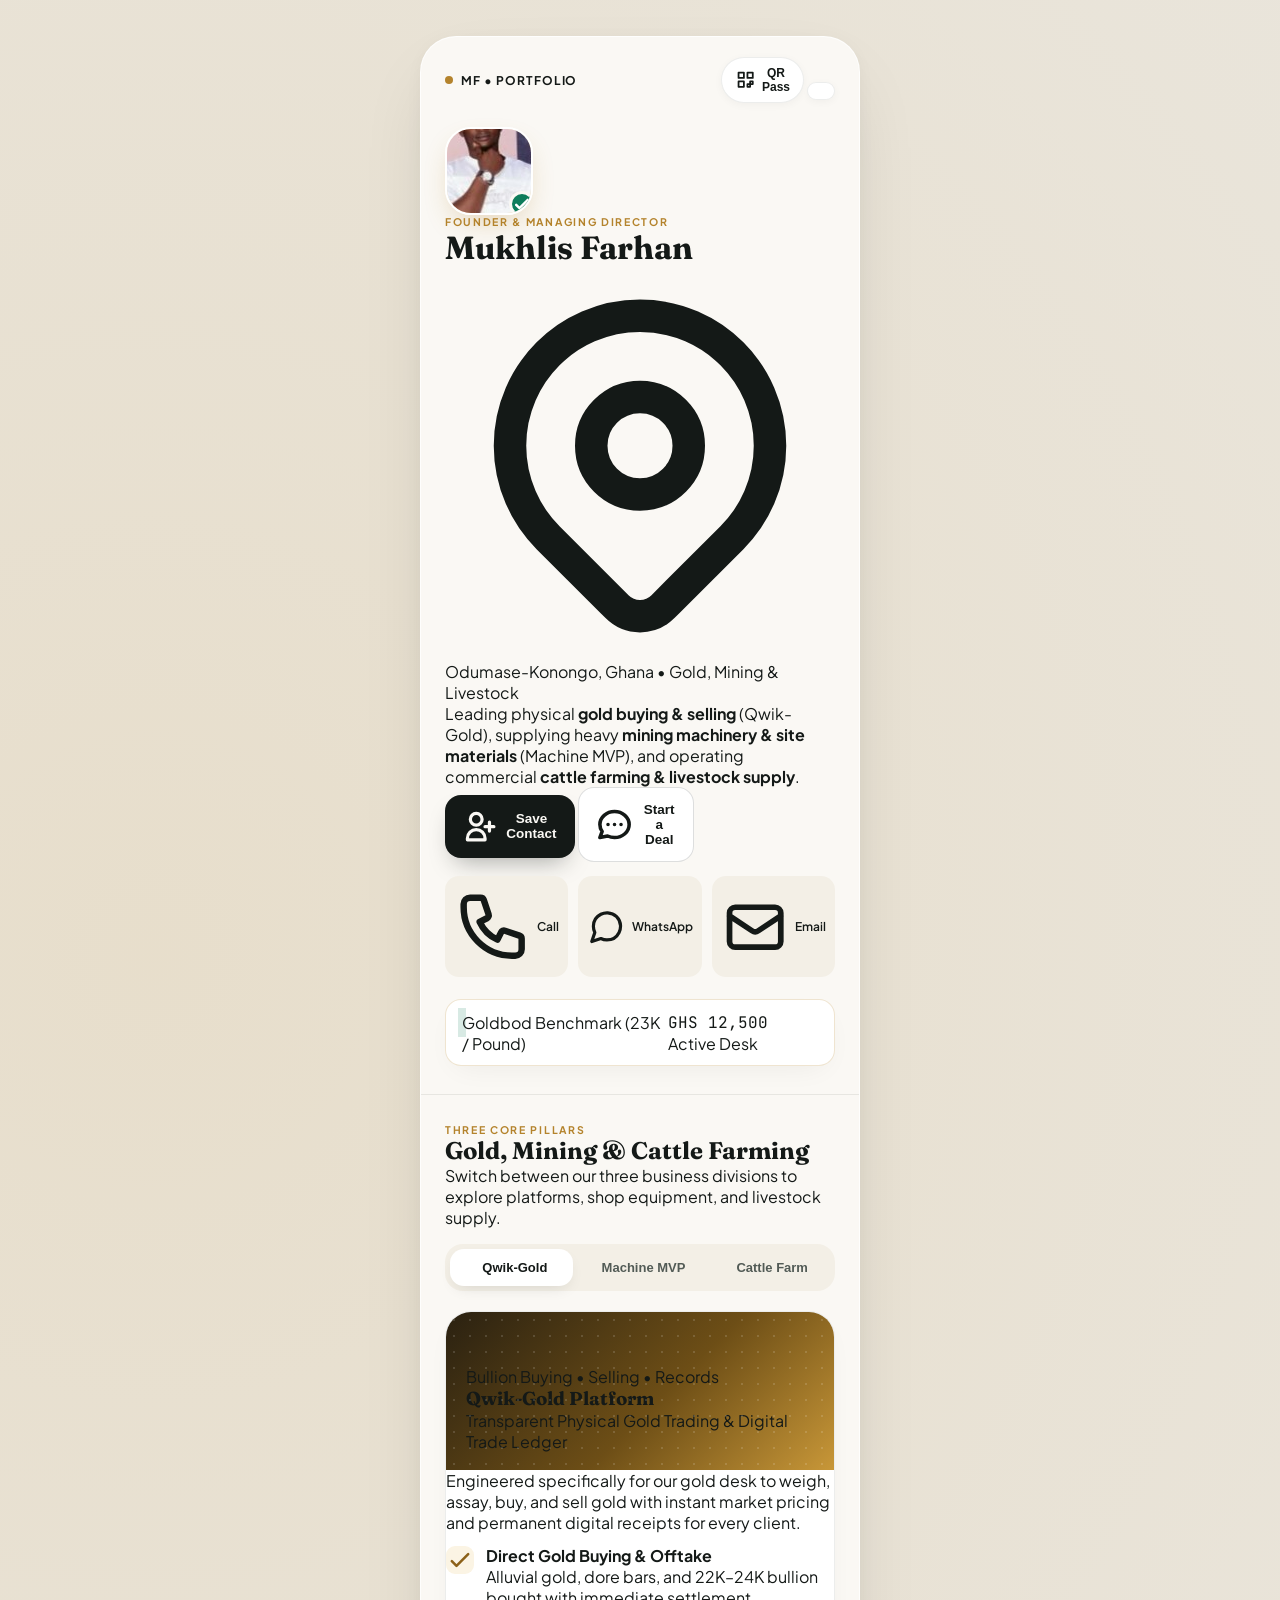
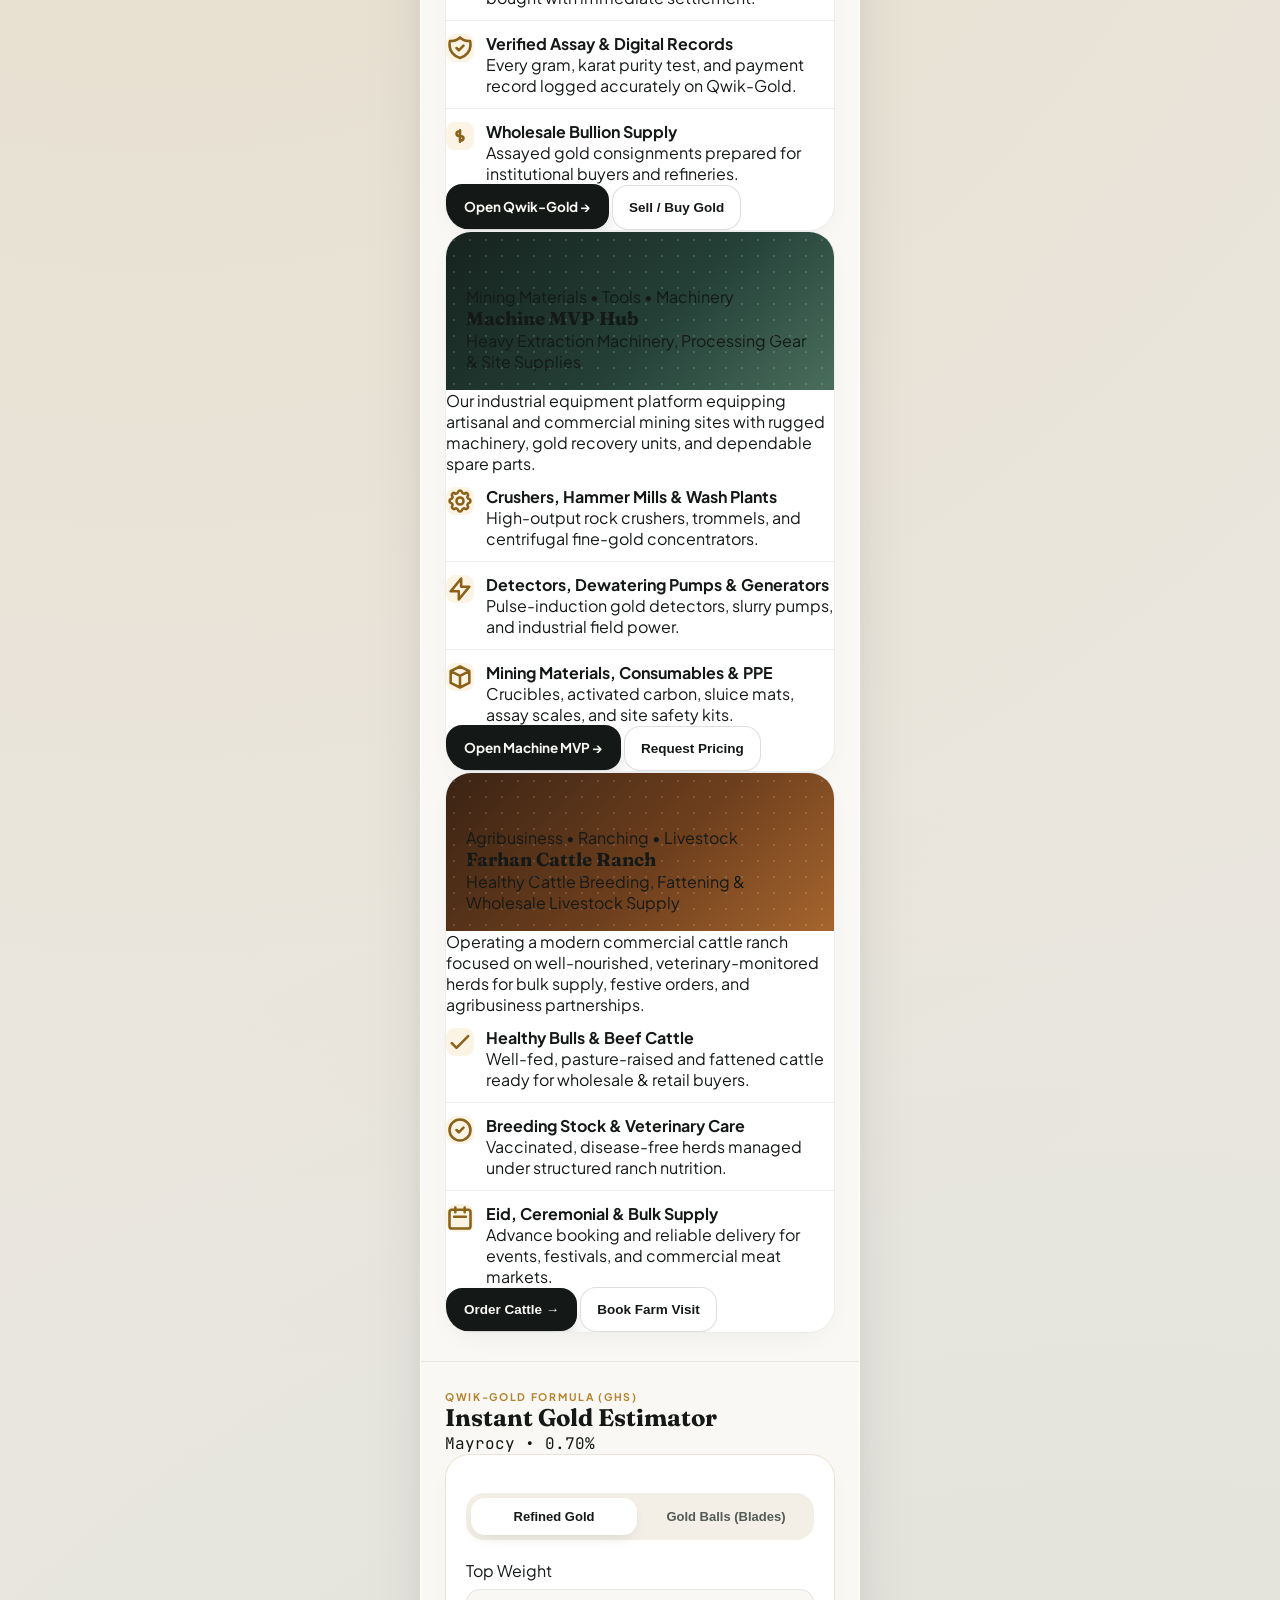
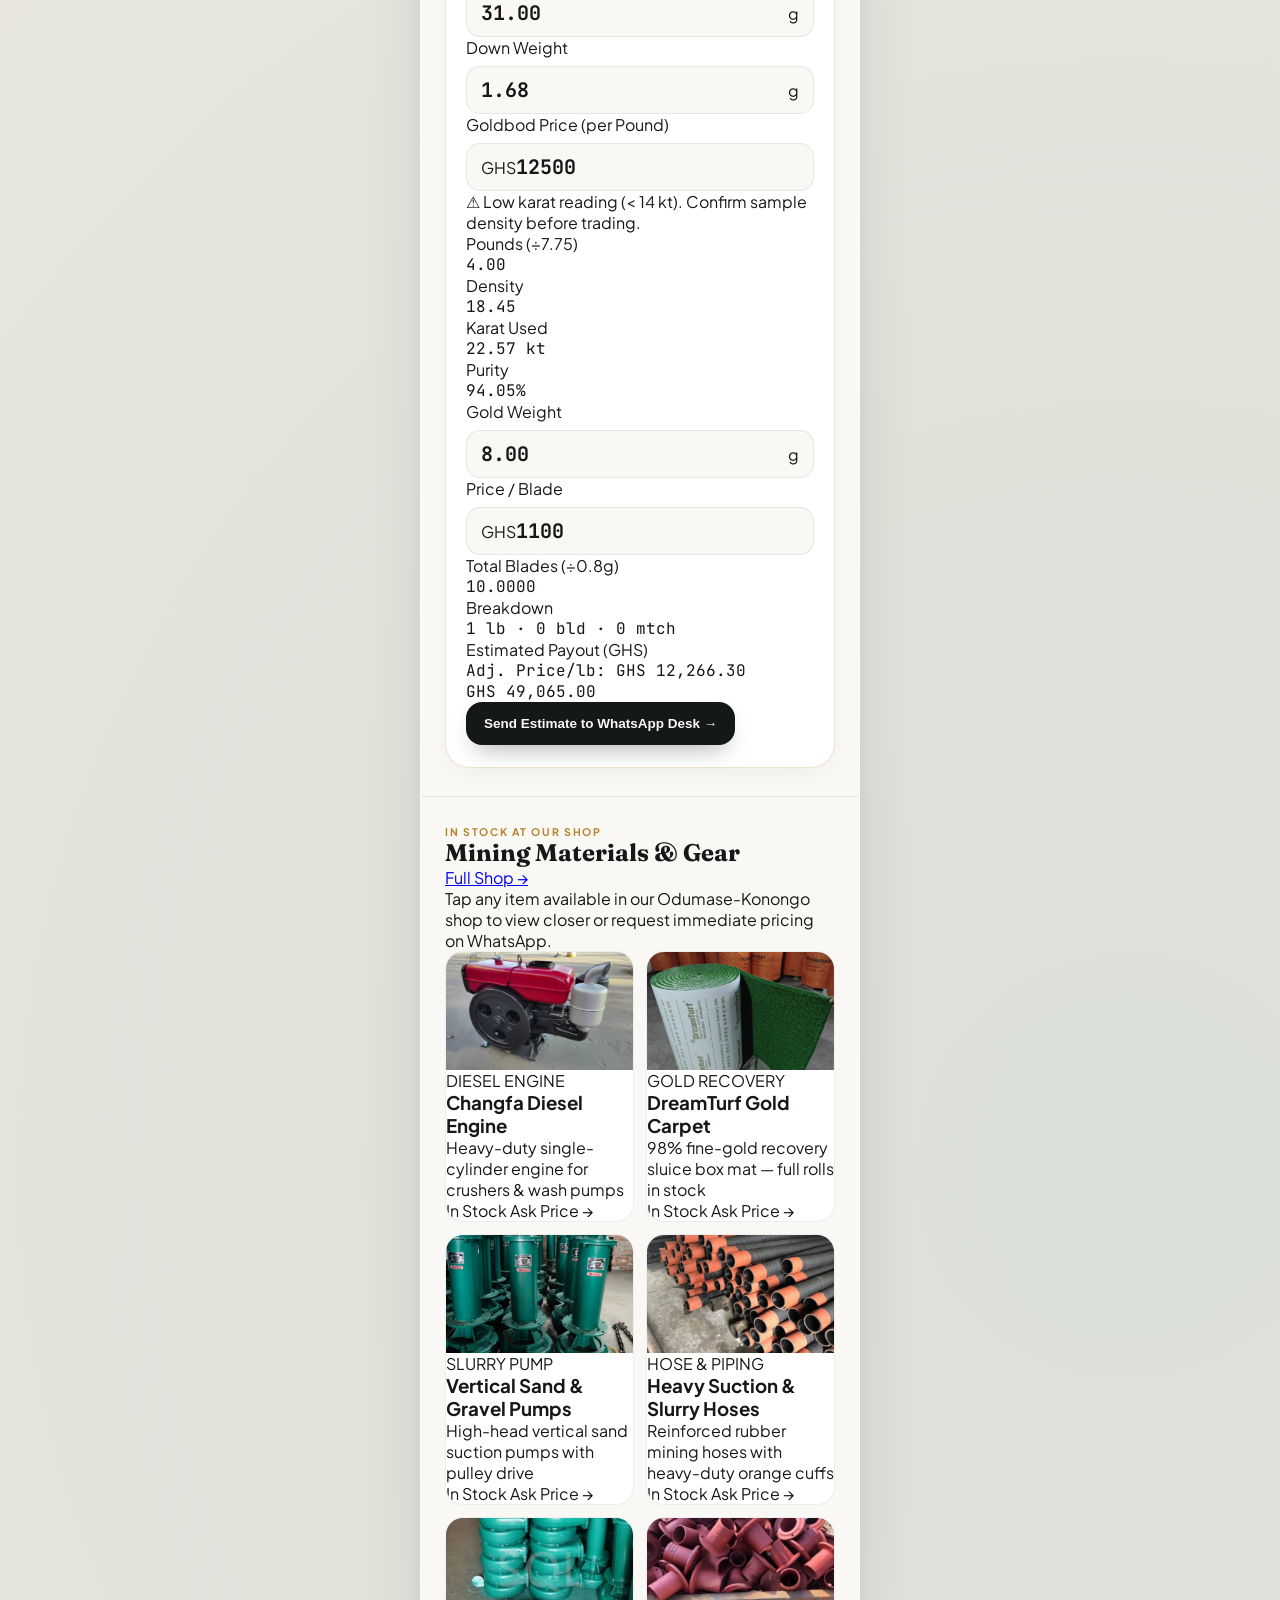
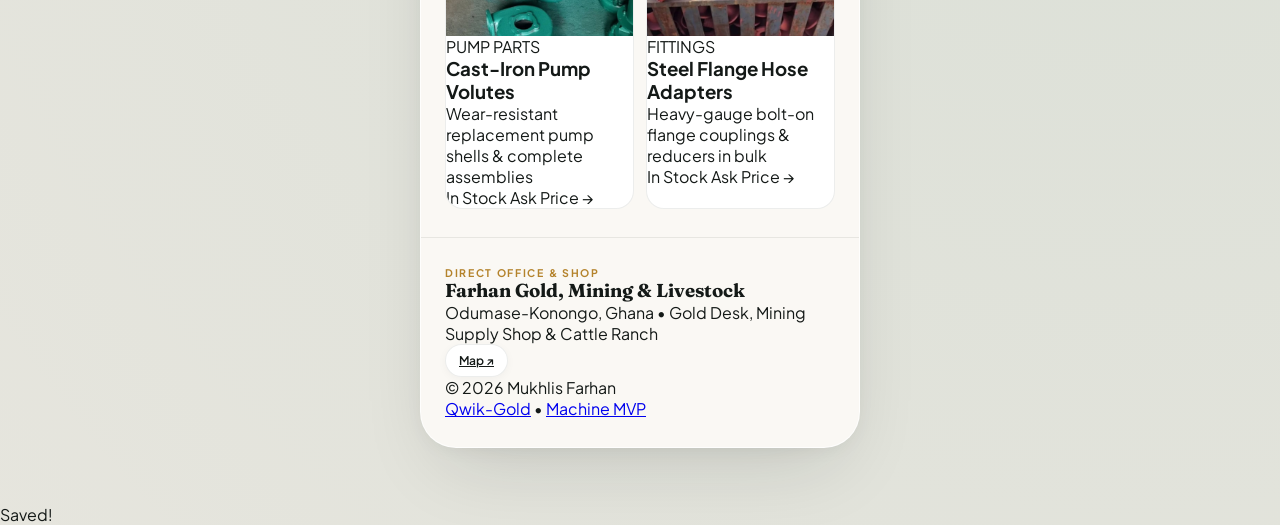
==== commit 6ab82a2a: "update" ====
--- a/index.html
+++ b/index.html
@@ -1,555 +1,798 @@
 <!DOCTYPE html>
 <html lang="en">
+
 <head>
-  <meta charset="UTF-8" />
-  <meta name="viewport" content="width=device-width, initial-scale=1.0" />
-  <meta name="theme-color" content="#FAF8F4" />
-  <title>Mukhlis Farhan — Gold Bullion &amp; Mining Equipment Portfolio</title>
-  <meta name="description" content="Official Digital Business Card &amp; Executive Portfolio of Mukhlis Farhan — Gold Buying &amp; Selling (Qwik-Gold) and Mining Materials, Tools &amp; Equipment Supply (Machine MVP)." />
-
-  <!-- Editorial Display Serif (Fraunces) + Crisp Modern UI Sans (Plus Jakarta Sans) + Mono Numbers -->
-  <link rel="preconnect" href="https://fonts.googleapis.com" />
-  <link rel="preconnect" href="https://fonts.gstatic.com" crossorigin />
-  <link href="https://fonts.googleapis.com/css2?family=Fraunces:ital,opsz,wght@0,9..144,500;0,9..144,600;0,9..144,700;1,9..144,500&family=JetBrains+Mono:wght@500;600;700&family=Plus+Jakarta+Sans:wght@400;500;600;700;800&display=swap" rel="stylesheet" />
-
-  <!-- Tailwind Utility Helpers -->
-  <script src="https://cdn.tailwindcss.com"></script>
-
-  <!-- Original Editorial Luxury Stylesheet -->
-  <link rel="stylesheet" href="assets/css/style.css" />
+    <meta charset="UTF-8" />
+    <meta name="viewport" content="width=device-width, initial-scale=1.0" />
+    <meta name="theme-color" content="#FAF8F4" />
+    <title>Mukhlis Farhan — Gold Trading, Mining Supply &amp; Cattle Farming</title>
+    <meta name="description"
+        content="Official Digital Business Card &amp; Executive Portfolio of Mukhlis Farhan — Gold Buying &amp; Selling (Qwik-Gold), Mining Materials &amp; Equipment (Machine MVP), and Commercial Cattle Farming." />
+
+    <!-- Editorial Display Serif (Fraunces) + Crisp Modern UI Sans (Plus Jakarta Sans) + Mono Numbers -->
+    <link rel="preconnect" href="https://fonts.googleapis.com" />
+    <link rel="preconnect" href="https://fonts.gstatic.com" crossorigin />
+    <link
+        href="https://fonts.googleapis.com/css2?family=Fraunces:ital,opsz,wght@0,9..144,500;0,9..144,600;0,9..144,700;1,9..144,500&family=JetBrains+Mono:wght@500;600;700&family=Plus+Jakarta+Sans:wght@400;500;600;700;800&display=swap"
+        rel="stylesheet" />
+
+    <!-- Tailwind Utility Helpers -->
+    <script src="https://cdn.tailwindcss.com"></script>
+
+    <!-- Original Editorial Luxury Stylesheet -->
+    <link rel="stylesheet" href="assets/css/style.css" />
 </head>
+
 <body>
 
-  <!-- ========================================================================
+    <!-- ========================================================================
        PORTRAIT MOBILE STAGE
        Opens as a crisp, breathable 440px mobile card on desktop browsers
        and naturally full-bleed on phones when scanned via NFC / QR.
        ======================================================================== -->
-  <div class="stage-wrap">
-    <main class="mobile-canvas">
-
-      <!-- 1. MINIMAL TOP NAVIGATION BAR -->
-      <nav class="top-nav reveal" style="animation-delay: 0.04s;">
-        <div class="brand-monogram-pill">
-          <span class="brand-dot"></span>
-          <span>MF • Portfolio</span>
-        </div>
-
-        <div class="flex items-center gap-2">
-          <button onclick="openSheet('qr-sheet')" class="icon-pill-btn" aria-label="Show QR Pass">
-            <svg class="w-4 h-4 text-[#B4832C]" fill="none" stroke="currentColor" stroke-width="2" viewBox="0 0 24 24">
-              <path stroke-linecap="round" stroke-linejoin="round" d="M4 4h6v6H4V4zm10 0h6v6h-6V4zM4 14h6v6H4v-6zm10 3h3v3h-3v-3zm3-3h3v3h-3v-3z"/>
-            </svg>
-            <span>QR Pass</span>
-          </button>
-          <button onclick="shareCard()" class="icon-pill-btn !px-2.5" aria-label="Share Digital Card">
-            <svg class="w-4 h-4" fill="none" stroke="currentColor" stroke-width="2" viewBox="0 0 24 24">
-              <path stroke-linecap="round" stroke-linejoin="round" d="M8.684 13.342C8.886 12.938 9 12.482 9 12c0-.482-.114-.938-.316-1.342m0 2.684a3 3 0 110-2.684m0 2.684l6.632 3.316m-6.632-6l6.632-3.316m0 0a3 3 0 105.367-2.684 3 3 0 00-5.367 2.684zm0 9.316a3 3 0 105.368 2.684 3 3 0 00-5.368-2.684z"/>
-            </svg>
-          </button>
-        </div>
-      </nav>
-
-      <!-- 2. EDITORIAL EXECUTIVE HERO (Asymmetric, Bright, Uncluttered) -->
-      <header class="hero-section reveal" style="animation-delay: 0.1s;">
-        <div class="flex items-center gap-5">
-          <!-- Rounded Squircle Portrait Frame -->
-          <div class="portrait-frame">
-            <!-- Replace with <img src="assets/img/mukhlis.jpg" alt="Mukhlis Farhan" class="w-full h-full object-cover" /> -->
-            <span class="portrait-initials">MF</span>
-            <div class="verified-dot" title="Verified Bullion & Mining Executive">
-              <svg class="w-3.5 h-3.5" fill="none" stroke="currentColor" stroke-width="3" viewBox="0 0 24 24">
-                <path stroke-linecap="round" stroke-linejoin="round" d="M5 13l4 4L19 7"/>
-              </svg>
-            </div>
-          </div>
-
-          <div class="flex-1 min-w-0">
-            <p class="eyebrow">Founder &amp; Managing Director</p>
-            <h1 class="font-editorial text-[30px] leading-[1.12] font-semibold text-[#141917] mt-1">
-              Mukhlis Farhan
-            </h1>
-            <p class="text-[13px] font-medium text-[#525B56] mt-1.5 flex items-center gap-1.5">
-              <svg class="w-3.5 h-3.5 text-[#B4832C] shrink-0" fill="none" stroke="currentColor" stroke-width="2" viewBox="0 0 24 24">
-                <path stroke-linecap="round" stroke-linejoin="round" d="M17.657 16.657L13.414 20.9a1.998 1.998 0 01-2.827 0l-4.244-4.243a8 8 0 1111.314 0z"/>
-                <circle cx="12" cy="11" r="3"/>
-              </svg>
-              <span>Accra, Ghana • Precious Metals &amp; Mining</span>
-            </p>
-          </div>
-        </div>
-
-        <!-- Crisp Executive Summary -->
-        <p class="text-[14.5px] leading-[1.68] text-[#454E49] mt-5">
-          Leading physical <strong class="text-[#141917] font-semibold">gold buying, selling &amp; verified trade records</strong> alongside reliable supply of heavy <strong class="text-[#141917] font-semibold">mining machinery, extraction tools, and site materials</strong>.
-        </p>
-
-        <!-- Primary Action Pair (High-Contrast Ink + Warm White) -->
-        <div class="grid grid-cols-2 gap-3 mt-6">
-          <button onclick="downloadVCard()" class="btn-ink-primary">
-            <svg class="w-4 h-4" fill="none" stroke="currentColor" stroke-width="2.2" viewBox="0 0 24 24">
-              <path stroke-linecap="round" stroke-linejoin="round" d="M18 9v3m0 0v3m0-3h3m-3 0h-3m-2-5a4 4 0 11-8 0 4 4 0 018 0zM3 20a6 6 0 0112 0v1H3v-1z"/>
-            </svg>
-            Save Contact
-          </button>
-
-          <button onclick="openSheet('inquiry-sheet')" class="btn-gold-outline">
-            <svg class="w-4 h-4 text-[#B4832C]" fill="none" stroke="currentColor" stroke-width="2.2" viewBox="0 0 24 24">
-              <path stroke-linecap="round" stroke-linejoin="round" d="M8 12h.01M12 12h.01M16 12h.01M21 12c0 4.418-4.03 8-9 8a9.863 9.863 0 01-4.255-.949L3 20l1.395-3.72C3.512 15.042 3 13.574 3 12c0-4.418 4.03-8 9-8s9 3.582 9 8z"/>
-            </svg>
-            Start a Deal
-          </button>
-        </div>
-
-        <!-- Clean Direct Channels Strip -->
-        <div class="contact-pills-row">
-          <a data-bind="phone-link" href="tel:+233240000000" class="contact-chip">
-            <svg class="w-4 h-4 text-[#B4832C]" fill="none" stroke="currentColor" stroke-width="2" viewBox="0 0 24 24">
-              <path stroke-linecap="round" stroke-linejoin="round" d="M3 5a2 2 0 012-2h3.28a1 1 0 01.948.684l1.498 4.493a1 1 0 01-.502 1.21l-2.257 1.13a11.042 11.042 0 005.516 5.516l1.13-2.257a1 1 0 011.21-.502l4.493 1.498a1 1 0 01.684.949V19a2 2 0 01-2 2h-1C9.716 21 3 14.284 3 6V5z"/>
-            </svg>
-            Call
-          </a>
-
-          <a data-bind="whatsapp-direct" href="#" target="_blank" rel="noopener" class="contact-chip">
-            <svg class="w-4 h-4 text-[#0E7C5B]" fill="none" stroke="currentColor" stroke-width="2" viewBox="0 0 24 24">
-              <path stroke-linecap="round" stroke-linejoin="round" d="M21 11.5a8.38 8.38 0 01-.9 3.8 8.5 8.5 0 01-7.6 4.7 8.38 8.38 0 01-3.8-.9L3 21l1.9-5.7a8.38 8.38 0 01-.9-3.8 8.5 8.5 0 014.7-7.6 8.38 8.38 0 013.8-.9h.5a8.48 8.48 0 018 8v.5z"/>
-            </svg>
-            WhatsApp
-          </a>
-
-          <a data-bind="email-link" href="mailto:mukhlis@mukhlisfarhantrading.com" class="contact-chip">
-            <svg class="w-4 h-4 text-[#B4832C]" fill="none" stroke="currentColor" stroke-width="2" viewBox="0 0 24 24">
-              <path stroke-linecap="round" stroke-linejoin="round" d="M3 8l7.89 5.26a2 2 0 002.22 0L21 8M5 19h14a2 2 0 002-2V7a2 2 0 00-2-2H5a2 2 0 00-2 2v10a2 2 0 002 2z"/>
-            </svg>
-            Email
-          </a>
-        </div>
-
-        <!-- Subtle Live Bullion Market Strip (GHS Goldbod Benchmark) -->
-        <div class="live-spot-strip">
-          <div class="flex items-center gap-2.5">
-            <span class="live-pulse"></span>
-            <span class="text-xs font-semibold text-[#525B56]">Goldbod Benchmark (23K / Pound)</span>
-          </div>
-          <div class="flex items-center gap-2">
-            <span id="hero-spot-price" class="font-mono-num text-[13px] font-bold text-[#141917]">GHS 12,500</span>
-            <span class="text-[11px] font-semibold px-2 py-0.5 rounded-full bg-[#E7F5F0] text-[#0E7C5B]">Active Desk</span>
-          </div>
-        </div>
-      </header>
-
-      <!-- 3. TWO CORE BUSINESSES & DIGITAL PLATFORMS (INTERACTIVE SPOTLIGHT) -->
-      <section class="section-block reveal" style="animation-delay: 0.18s;">
-        <p class="eyebrow">Two Core Pillars</p>
-        <h2 class="font-editorial text-[24px] font-semibold text-[#141917] mt-1">
-          Gold Trading &amp; Mining Supply
-        </h2>
-        <p class="text-[13.5px] text-[#525B56] mt-1.5 leading-relaxed">
-          Switch between our two specialized divisions and launch the custom platforms powering each business.
-        </p>
-
-        <!-- Clean Pill Switcher -->
-        <div class="venture-switcher" role="tablist">
-          <button id="vtab-gold" onclick="selectVenture('gold')" class="venture-tab active" role="tab" aria-selected="true">
-            <span class="w-2 h-2 rounded-full bg-[#C89738]"></span>
-            Qwik-Gold
-          </button>
-          <button id="vtab-mining" onclick="selectVenture('mining')" class="venture-tab" role="tab" aria-selected="false">
-            <span class="w-2 h-2 rounded-full bg-[#0E7C5B]"></span>
-            Machine MVP
-          </button>
-        </div>
-
-        <!-- SPOTLIGHT 1: QWIK-GOLD -->
-        <article id="venture-panel-gold" class="venture-spotlight">
-          <div class="venture-visual-banner gold-theme">
-            <div class="venture-visual-pattern"></div>
-            <div class="relative z-10">
-              <span class="inline-block text-[10px] font-bold tracking-[0.14em] uppercase px-2.5 py-1 rounded-full bg-white/15 text-amber-100 backdrop-blur-sm border border-white/20 mb-2">
-                Bullion Buying • Selling • Records
-              </span>
-              <h3 class="font-editorial text-2xl font-semibold text-white leading-tight">
-                Qwik-Gold Platform
-              </h3>
-              <p class="text-xs text-amber-100/85 mt-0.5">
-                Transparent Physical Gold Trading &amp; Digital Trade Ledger
-              </p>
-            </div>
-          </div>
-
-          <div class="p-5">
-            <p class="text-[13.5px] text-[#454E49] leading-relaxed mb-3">
-              Engineered specifically for our gold desk to weigh, assay, buy, and sell gold with instant market pricing and permanent digital receipts for every client.
-            </p>
-
-            <div>
-              <div class="spec-row">
-                <div class="spec-bullet">
-                  <svg class="w-4 h-4" fill="none" stroke="currentColor" stroke-width="2.2" viewBox="0 0 24 24"><path stroke-linecap="round" stroke-linejoin="round" d="M5 13l4 4L19 7"/></svg>
-                </div>
-                <div>
-                  <h4 class="text-[13.5px] font-bold text-[#141917]">Direct Gold Buying &amp; Offtake</h4>
-                  <p class="text-xs text-[#525B56] mt-0.5">Alluvial gold, dore bars, and 22K–24K bullion bought with immediate settlement.</p>
-                </div>
-              </div>
-
-              <div class="spec-row">
-                <div class="spec-bullet">
-                  <svg class="w-4 h-4" fill="none" stroke="currentColor" stroke-width="2.2" viewBox="0 0 24 24"><path stroke-linecap="round" stroke-linejoin="round" d="M9 12l2 2 4-4m5.618-4.016A11.955 11.955 0 0112 2.944a11.955 11.955 0 01-8.618 3.04A12.02 12.02 0 003 9c0 5.591 3.824 10.29 9 11.622 5.176-1.332 9-6.03 9-11.622 0-1.042-.133-2.052-.382-3.016z"/></svg>
-                </div>
-                <div>
-                  <h4 class="text-[13.5px] font-bold text-[#141917]">Verified Assay &amp; Digital Records</h4>
-                  <p class="text-xs text-[#525B56] mt-0.5">Every gram, karat purity test, and payment record logged accurately on Qwik-Gold.</p>
-                </div>
-              </div>
-
-              <div class="spec-row">
-                <div class="spec-bullet">
-                  <svg class="w-4 h-4" fill="none" stroke="currentColor" stroke-width="2.2" viewBox="0 0 24 24"><path stroke-linecap="round" stroke-linejoin="round" d="M12 8c-1.657 0-3 .895-3 2s1.343 2 3 2 3 .895 3 2-1.343 2-3 2m0-8V7m0 1v8m0 0v1"/></svg>
-                </div>
-                <div>
-                  <h4 class="text-[13.5px] font-bold text-[#141917]">Wholesale Bullion Supply</h4>
-                  <p class="text-xs text-[#525B56] mt-0.5">Assayed gold consignments prepared for institutional buyers and refineries.</p>
-                </div>
-              </div>
-            </div>
-
-            <div class="grid grid-cols-2 gap-2.5 mt-5 pt-4 border-t border-[#141917]/10">
-              <a href="../qwik-gold/" class="btn-ink-primary !py-3 !text-xs !rounded-xl">
-                Open Qwik-Gold →
-              </a>
-              <button onclick="openWhatsAppWithContext('Gold Buying / Selling via Qwik-Gold')" class="btn-gold-outline !py-3 !text-xs !rounded-xl">
-                Sell / Buy Gold
-              </button>
-            </div>
-          </div>
-        </article>
-
-        <!-- SPOTLIGHT 2: MACHINE MVP (Hidden until selected) -->
-        <article id="venture-panel-mining" class="venture-spotlight hidden">
-          <div class="venture-visual-banner mining-theme">
-            <div class="venture-visual-pattern"></div>
-            <div class="relative z-10">
-              <span class="inline-block text-[10px] font-bold tracking-[0.14em] uppercase px-2.5 py-1 rounded-full bg-white/15 text-emerald-100 backdrop-blur-sm border border-white/20 mb-2">
-                Mining Materials • Tools • Machinery
-              </span>
-              <h3 class="font-editorial text-2xl font-semibold text-white leading-tight">
-                Machine MVP Hub
-              </h3>
-              <p class="text-xs text-emerald-100/85 mt-0.5">
-                Heavy Extraction Machinery, Processing Gear &amp; Site Supplies
-              </p>
-            </div>
-          </div>
-
-          <div class="p-5">
-            <p class="text-[13.5px] text-[#454E49] leading-relaxed mb-3">
-              Our industrial equipment platform equipping artisanal and commercial mining sites with rugged machinery, gold recovery units, and dependable spare parts.
-            </p>
-
-            <div>
-              <div class="spec-row">
-                <div class="spec-bullet !bg-[#E7F5F0] !text-[#0E7C5B]">
-                  <svg class="w-4 h-4" fill="none" stroke="currentColor" stroke-width="2.2" viewBox="0 0 24 24"><path stroke-linecap="round" stroke-linejoin="round" d="M10.325 4.317c.426-1.756 2.924-1.756 3.35 0a1.724 1.724 0 002.573 1.066c1.543-.94 3.31.826 2.37 2.37a1.724 1.724 0 001.065 2.572c1.756.426 1.756 2.924 0 3.35a1.724 1.724 0 00-1.066 2.573c.94 1.543-.826 3.31-2.37 2.37a1.724 1.724 0 00-2.572 1.065c-.426 1.756-2.924 1.756-3.35 0a1.724 1.724 0 00-2.573-1.066c-1.543.94-3.31-.826-2.37-2.37a1.724 1.724 0 00-1.065-2.572c-1.756-.426-1.756-2.924 0-3.35a1.724 1.724 0 001.066-2.573c-.94-1.543.826-3.31 2.37-2.37.996.608 2.296.07 2.572-1.065z"/><circle cx="12" cy="12" r="3"/></svg>
-                </div>
-                <div>
-                  <h4 class="text-[13.5px] font-bold text-[#141917]">Crushers, Hammer Mills &amp; Wash Plants</h4>
-                  <p class="text-xs text-[#525B56] mt-0.5">High-output rock crushers, trommels, and centrifugal fine-gold concentrators.</p>
-                </div>
-              </div>
-
-              <div class="spec-row">
-                <div class="spec-bullet !bg-[#E7F5F0] !text-[#0E7C5B]">
-                  <svg class="w-4 h-4" fill="none" stroke="currentColor" stroke-width="2.2" viewBox="0 0 24 24"><path stroke-linecap="round" stroke-linejoin="round" d="M13 10V3L4 14h7v7l9-11h-7z"/></svg>
-                </div>
-                <div>
-                  <h4 class="text-[13.5px] font-bold text-[#141917]">Detectors, Dewatering Pumps &amp; Generators</h4>
-                  <p class="text-xs text-[#525B56] mt-0.5">Pulse-induction gold detectors, slurry pumps, and industrial field power.</p>
-                </div>
-              </div>
-
-              <div class="spec-row">
-                <div class="spec-bullet !bg-[#E7F5F0] !text-[#0E7C5B]">
-                  <svg class="w-4 h-4" fill="none" stroke="currentColor" stroke-width="2.2" viewBox="0 0 24 24"><path stroke-linecap="round" stroke-linejoin="round" d="M20 7l-8-4-8 4m16 0l-8 4m8-4v10l-8 4m0-10L4 7m8 4v10M4 7v10l8 4"/></svg>
-                </div>
-                <div>
-                  <h4 class="text-[13.5px] font-bold text-[#141917]">Mining Materials, Consumables &amp; PPE</h4>
-                  <p class="text-xs text-[#525B56] mt-0.5">Crucibles, activated carbon, sluice mats, assay scales, and site safety kits.</p>
-                </div>
-              </div>
-            </div>
-
-            <div class="grid grid-cols-2 gap-2.5 mt-5 pt-4 border-t border-[#141917]/10">
-              <a href="../machine_mvp/" class="btn-ink-primary !py-3 !text-xs !rounded-xl">
-                Open Machine MVP →
-              </a>
-              <button onclick="openWhatsAppWithContext('Mining Equipment & Tools via Machine MVP')" class="btn-gold-outline !py-3 !text-xs !rounded-xl">
-                Request Pricing
-              </button>
-            </div>
-          </div>
-        </article>
-      </section>
-
-      <!-- 4. INTERACTIVE GOLD ESTIMATOR (EXACT QWIK-GOLD GHS FORMULAE) -->
-      <section class="section-block reveal" style="animation-delay: 0.24s;">
-        <div class="flex items-end justify-between mb-4">
-          <div>
-            <p class="eyebrow">Qwik-Gold Formula (GHS)</p>
-            <h2 class="font-editorial text-[23px] font-semibold text-[#141917] mt-1">
-              Instant Gold Estimator
-            </h2>
-          </div>
-          <span id="calc-formula-badge" class="font-mono-num text-[11px] font-semibold text-[#8C6119] bg-[#FBF4E4] px-2.5 py-1 rounded-lg">
-            Mayrocy • 0.70%
-          </span>
-        </div>
-
-        <div class="estimator-card">
-          <!-- Mode Toggle: Refined Gold (Water Density) vs Gold Balls (Blades) -->
-          <div class="venture-switcher !mt-0 !mb-4">
-            <button type="button" id="est-mode-refined" onclick="setEstimatorMode('refined')" class="venture-tab active !py-2 !text-xs">
-              Refined Gold
-            </button>
-            <button type="button" id="est-mode-balls" onclick="setEstimatorMode('balls')" class="venture-tab !py-2 !text-xs">
-              Gold Balls (Blades)
-            </button>
-          </div>
-
-          <!-- REFINED GOLD INPUTS (Top Weight, Down Weight, Goldbod Price GHS) -->
-          <div id="est-inputs-refined" class="space-y-3">
-            <div class="grid grid-cols-2 gap-3">
-              <div>
-                <label for="est-top-weight" class="text-[11.5px] font-bold text-[#525B56]">Top Weight</label>
-                <div class="weight-input-box !mt-1 !py-2 !px-3">
-                  <input id="est-top-weight" type="number" step="any" min="0" value="31.00" aria-label="Top weight in grams" class="!text-[16px]" />
-                  <span class="text-[10.5px] font-bold text-[#848E88]">g</span>
-                </div>
-              </div>
-              <div>
-                <label for="est-down-weight" class="text-[11.5px] font-bold text-[#525B56]">Down Weight</label>
-                <div class="weight-input-box !mt-1 !py-2 !px-3">
-                  <input id="est-down-weight" type="number" step="any" min="0" value="1.68" aria-label="Down weight in grams" class="!text-[16px]" />
-                  <span class="text-[10.5px] font-bold text-[#848E88]">g</span>
-                </div>
-              </div>
-            </div>
-
-            <div>
-              <label for="est-goldbod-price" class="text-[11.5px] font-bold text-[#525B56]">Goldbod Price (per Pound)</label>
-              <div class="weight-input-box !mt-1 !py-2 !px-3">
-                <span class="text-xs font-bold text-[#8C6119] mr-2">GHS</span>
-                <input id="est-goldbod-price" type="number" step="any" min="0" value="12500" aria-label="Goldbod price per pound in GHS" class="!text-[16px]" />
-              </div>
-            </div>
-
-            <!-- Low Karat Warning -->
-            <div id="est-low-karat-warn" class="hidden px-3 py-2 rounded-xl bg-amber-50 border border-amber-200 text-[11.5px] font-semibold text-amber-800">
-              ⚠ Low karat reading (&lt; 14 kt). Confirm sample density before trading.
-            </div>
-
-            <!-- 4-Metric Breakdown Grid (Pounds, Density, Payable Karat, Purity %) -->
-            <div class="grid grid-cols-2 gap-2.5 pt-1">
-              <div class="p-2.5 rounded-xl bg-[#FAF8F4] border border-[#141917]/8">
-                <div class="text-[10px] font-semibold uppercase tracking-wider text-[#848E88]">Pounds (÷7.75)</div>
-                <div id="est-res-pounds" class="font-mono-num text-sm font-bold text-[#141917] mt-0.5">4.00</div>
-              </div>
-              <div class="p-2.5 rounded-xl bg-[#FAF8F4] border border-[#141917]/8">
-                <div class="text-[10px] font-semibold uppercase tracking-wider text-[#848E88]">Density</div>
-                <div id="est-res-density" class="font-mono-num text-sm font-bold text-[#141917] mt-0.5">18.45</div>
-              </div>
-              <div class="p-2.5 rounded-xl bg-[#FAF8F4] border border-[#141917]/8">
-                <div class="text-[10px] font-semibold uppercase tracking-wider text-[#848E88]">Karat Used</div>
-                <div id="est-res-karat" class="font-mono-num text-sm font-bold text-[#141917] mt-0.5">22.58 kt</div>
-              </div>
-              <div class="p-2.5 rounded-xl bg-[#FAF8F4] border border-[#141917]/8">
-                <div class="text-[10px] font-semibold uppercase tracking-wider text-[#848E88]">Purity</div>
-                <div id="est-res-purity" class="font-mono-num text-sm font-bold text-[#0E7C5B] mt-0.5">94.09%</div>
-              </div>
-            </div>
-          </div>
-
-          <!-- GOLD BALLS INPUTS (Weight in Grams, Price per Blade GHS) -->
-          <div id="est-inputs-balls" class="space-y-3 hidden">
-            <div class="grid grid-cols-2 gap-3">
-              <div>
-                <label for="est-balls-weight" class="text-[11.5px] font-bold text-[#525B56]">Gold Weight</label>
-                <div class="weight-input-box !mt-1 !py-2 !px-3">
-                  <input id="est-balls-weight" type="number" step="any" min="0" value="8.00" aria-label="Gold balls weight in grams" class="!text-[16px]" />
-                  <span class="text-[10.5px] font-bold text-[#848E88]">g</span>
-                </div>
-              </div>
-              <div>
-                <label for="est-price-blade" class="text-[11.5px] font-bold text-[#525B56]">Price / Blade</label>
-                <div class="weight-input-box !mt-1 !py-2 !px-3">
-                  <span class="text-[11px] font-bold text-[#8C6119] mr-1.5">GHS</span>
-                  <input id="est-price-blade" type="number" step="any" min="0" value="1100" aria-label="Price per blade in GHS" class="!text-[16px]" />
-                </div>
-              </div>
-            </div>
-
-            <!-- Blades Breakdown Grid (0.8g per blade, 8g per pound, 0.08g per match) -->
-            <div class="grid grid-cols-2 gap-2.5 pt-1">
-              <div class="p-2.5 rounded-xl bg-[#FAF8F4] border border-[#141917]/8">
-                <div class="text-[10px] font-semibold uppercase tracking-wider text-[#848E88]">Total Blades (÷0.8g)</div>
-                <div id="est-res-blades" class="font-mono-num text-sm font-bold text-[#141917] mt-0.5">10.0000</div>
-              </div>
-              <div class="p-2.5 rounded-xl bg-[#FAF8F4] border border-[#141917]/8">
-                <div class="text-[10px] font-semibold uppercase tracking-wider text-[#848E88]">Breakdown</div>
-                <div id="est-res-balls-breakdown" class="font-mono-num text-xs font-bold text-[#0E7C5B] mt-1">1 lb · 0 bld · 0 mtch</div>
-              </div>
-            </div>
-          </div>
-
-          <!-- TOTAL ESTIMATED PAYOUT IN GHS -->
-          <div class="mt-4 pt-4 border-t border-[#141917]/10">
-            <div class="flex items-end justify-between gap-2">
-              <div>
-                <div class="text-[10.5px] font-bold uppercase tracking-wider text-[#848E88]">Estimated Payout (GHS)</div>
-                <div id="est-sub-meta" class="font-mono-num text-[11px] text-[#525B56] mt-0.5">Adj. Price/lb: GHS 0.00</div>
-              </div>
-              <div id="calc-output-ghs" class="font-mono-num text-2xl font-bold text-[#141917] text-right">
-                GHS 0.00
-              </div>
-            </div>
-          </div>
-
-          <button onclick="sendEstimatorToWhatsApp()" class="btn-ink-primary w-full mt-4 !py-3.5 !text-xs">
-            Send Estimate to WhatsApp Desk →
-          </button>
-        </div>
-      </section>
-
-      <!-- 5. SWIPEABLE VISUAL HIGHLIGHTS (HORIZONTAL REEL) -->
-      <section class="section-block reveal" style="animation-delay: 0.3s;">
-        <div class="flex items-end justify-between mb-4">
-          <div>
-            <p class="eyebrow">Operations Snapshot</p>
-            <h2 class="font-editorial text-[23px] font-semibold text-[#141917] mt-1">
-              Bullion &amp; Field Supply
-            </h2>
-          </div>
-          <span class="text-xs font-medium text-[#848E88]">Swipe →</span>
-        </div>
-
-        <div id="highlights-reel" class="reel-scroller"></div>
-      </section>
-
-      <!-- 6. CLEAN OFFICE & FOOTER SECTION -->
-      <footer class="section-block bg-[#F3EFE6]/60 reveal" style="animation-delay: 0.36s;">
-        <div class="flex items-start justify-between gap-4">
-          <div>
-            <p class="eyebrow">Direct Office</p>
-            <h3 class="font-editorial text-xl font-semibold text-[#141917] mt-1">
-              Farhan Gold &amp; Mining Office
-            </h3>
-            <p class="text-[13px] text-[#525B56] mt-1 leading-relaxed">
-              Accra, Ghana • Serving West Africa &amp; International Bullion Corridors
-            </p>
-          </div>
-          <a href="https://www.google.com/maps/search/?api=1&query=Accra+Ghana" target="_blank" rel="noopener" class="icon-pill-btn shrink-0">
-            Map ↗
-          </a>
-        </div>
-
-        <div class="flex items-center justify-between mt-6 pt-5 border-t border-[#141917]/10 text-xs text-[#848E88]">
-          <span>© 2026 Mukhlis Farhan</span>
-          <div class="flex items-center gap-3 font-semibold text-[#525B56]">
-            <a href="../qwik-gold/" class="hover:text-[#B4832C] transition">Qwik-Gold</a>
-            <span>•</span>
-            <a href="../machine_mvp/" class="hover:text-[#B4832C] transition">Machine MVP</a>
-          </div>
-        </div>
-      </footer>
-
-    </main>
-  </div>
-
-  <!-- ========================================================================
+    <div class="stage-wrap">
+        <main class="mobile-canvas">
+
+            <!-- 1. MINIMAL TOP NAVIGATION BAR -->
+            <nav class="top-nav reveal" style="animation-delay: 0.04s;">
+                <div class="brand-monogram-pill">
+                    <span class="brand-dot"></span>
+                    <span>MF • Portfolio</span>
+                </div>
+
+                <div class="flex items-center gap-2">
+                    <button onclick="openSheet('qr-sheet')" class="icon-pill-btn" aria-label="Show QR Pass">
+                        <svg class="w-4 h-4 text-[#B4832C]" fill="none" stroke="currentColor" stroke-width="2"
+                            viewBox="0 0 24 24">
+                            <path stroke-linecap="round" stroke-linejoin="round"
+                                d="M4 4h6v6H4V4zm10 0h6v6h-6V4zM4 14h6v6H4v-6zm10 3h3v3h-3v-3zm3-3h3v3h-3v-3z" />
+                        </svg>
+                        <span>QR Pass</span>
+                    </button>
+                    <button onclick="shareCard()" class="icon-pill-btn !px-2.5" aria-label="Share Digital Card">
+                        <svg class="w-4 h-4" fill="none" stroke="currentColor" stroke-width="2" viewBox="0 0 24 24">
+                            <path stroke-linecap="round" stroke-linejoin="round"
+                                d="M8.684 13.342C8.886 12.938 9 12.482 9 12c0-.482-.114-.938-.316-1.342m0 2.684a3 3 0 110-2.684m0 2.684l6.632 3.316m-6.632-6l6.632-3.316m0 0a3 3 0 105.367-2.684 3 3 0 00-5.367 2.684zm0 9.316a3 3 0 105.368 2.684 3 3 0 00-5.368-2.684z" />
+                        </svg>
+                    </button>
+                </div>
+            </nav>
+
+            <!-- 2. EDITORIAL EXECUTIVE HERO (Asymmetric, Bright, Uncluttered) -->
+            <header class="hero-section reveal" style="animation-delay: 0.1s;">
+                <div class="flex items-center gap-5">
+                    <!-- Rounded Squircle Portrait Frame -->
+                    <div class="portrait-frame">
+                        <!-- Replace with <img src="assets/img/mukhlis.jpg" alt="Mukhlis Farhan" class="w-full h-full object-cover" /> -->
+                        <img src="assets/media/mukhlis.jpeg" alt="Mukhlis Farhan" class="w-full h-full object-cover" />
+                        <!-- <span class="portrait-initials">MF</span> -->
+                        <div class="verified-dot" title="Verified Bullion & Mining Executive">
+                            <svg class="w-3.5 h-3.5" fill="none" stroke="currentColor" stroke-width="3"
+                                viewBox="0 0 24 24">
+                                <path stroke-linecap="round" stroke-linejoin="round" d="M5 13l4 4L19 7" />
+                            </svg>
+                        </div>
+                    </div>
+
+                    <div class="flex-1 min-w-0">
+                        <p class="eyebrow">Founder &amp; Managing Director</p>
+                        <h1 class="font-editorial text-[30px] leading-[1.12] font-semibold text-[#141917] mt-1">
+                            Mukhlis Farhan
+                        </h1>
+                        <p class="text-[13px] font-medium text-[#525B56] mt-1.5 flex items-center gap-1.5">
+                            <svg class="w-3.5 h-3.5 text-[#B4832C] shrink-0" fill="none" stroke="currentColor"
+                                stroke-width="2" viewBox="0 0 24 24">
+                                <path stroke-linecap="round" stroke-linejoin="round"
+                                    d="M17.657 16.657L13.414 20.9a1.998 1.998 0 01-2.827 0l-4.244-4.243a8 8 0 1111.314 0z" />
+                                <circle cx="12" cy="11" r="3" />
+                            </svg>
+                            <span>Odumase-Konongo, Ghana • Gold, Mining &amp; Livestock</span>
+                        </p>
+                    </div>
+                </div>
+
+                <!-- Crisp Executive Summary -->
+                <p class="text-[14.5px] leading-[1.68] text-[#454E49] mt-5">
+                    Leading physical <strong class="text-[#141917] font-semibold">gold buying &amp; selling</strong>
+                    (Qwik-Gold),
+                    supplying heavy <strong class="text-[#141917] font-semibold">mining machinery &amp; site
+                        materials</strong> (Machine MVP),
+                    and operating commercial <strong class="text-[#141917] font-semibold">cattle farming &amp; livestock
+                        supply</strong>.
+                </p>
+
+                <!-- Primary Action Pair (High-Contrast Ink + Warm White) -->
+                <div class="grid grid-cols-2 gap-3 mt-6">
+                    <button onclick="downloadVCard()" class="btn-ink-primary">
+                        <svg class="w-4 h-4" fill="none" stroke="currentColor" stroke-width="2.2" viewBox="0 0 24 24">
+                            <path stroke-linecap="round" stroke-linejoin="round"
+                                d="M18 9v3m0 0v3m0-3h3m-3 0h-3m-2-5a4 4 0 11-8 0 4 4 0 018 0zM3 20a6 6 0 0112 0v1H3v-1z" />
+                        </svg>
+                        Save Contact
+                    </button>
+
+                    <button onclick="openSheet('inquiry-sheet')" class="btn-gold-outline">
+                        <svg class="w-4 h-4 text-[#B4832C]" fill="none" stroke="currentColor" stroke-width="2.2"
+                            viewBox="0 0 24 24">
+                            <path stroke-linecap="round" stroke-linejoin="round"
+                                d="M8 12h.01M12 12h.01M16 12h.01M21 12c0 4.418-4.03 8-9 8a9.863 9.863 0 01-4.255-.949L3 20l1.395-3.72C3.512 15.042 3 13.574 3 12c0-4.418 4.03-8 9-8s9 3.582 9 8z" />
+                        </svg>
+                        Start a Deal
+                    </button>
+                </div>
+
+                <!-- Clean Direct Channels Strip -->
+                <div class="contact-pills-row">
+                    <a data-bind="phone-link" href="tel:+233240000000" class="contact-chip">
+                        <svg class="w-4 h-4 text-[#B4832C]" fill="none" stroke="currentColor" stroke-width="2"
+                            viewBox="0 0 24 24">
+                            <path stroke-linecap="round" stroke-linejoin="round"
+                                d="M3 5a2 2 0 012-2h3.28a1 1 0 01.948.684l1.498 4.493a1 1 0 01-.502 1.21l-2.257 1.13a11.042 11.042 0 005.516 5.516l1.13-2.257a1 1 0 011.21-.502l4.493 1.498a1 1 0 01.684.949V19a2 2 0 01-2 2h-1C9.716 21 3 14.284 3 6V5z" />
+                        </svg>
+                        Call
+                    </a>
+
+                    <a data-bind="whatsapp-direct" href="#" target="_blank" rel="noopener" class="contact-chip">
+                        <svg class="w-4 h-4 text-[#0E7C5B]" fill="none" stroke="currentColor" stroke-width="2"
+                            viewBox="0 0 24 24">
+                            <path stroke-linecap="round" stroke-linejoin="round"
+                                d="M21 11.5a8.38 8.38 0 01-.9 3.8 8.5 8.5 0 01-7.6 4.7 8.38 8.38 0 01-3.8-.9L3 21l1.9-5.7a8.38 8.38 0 01-.9-3.8 8.5 8.5 0 014.7-7.6 8.38 8.38 0 013.8-.9h.5a8.48 8.48 0 018 8v.5z" />
+                        </svg>
+                        WhatsApp
+                    </a>
+
+                    <a data-bind="email-link" href="mailto:mukhlis@mukhlisfarhantrading.com" class="contact-chip">
+                        <svg class="w-4 h-4 text-[#B4832C]" fill="none" stroke="currentColor" stroke-width="2"
+                            viewBox="0 0 24 24">
+                            <path stroke-linecap="round" stroke-linejoin="round"
+                                d="M3 8l7.89 5.26a2 2 0 002.22 0L21 8M5 19h14a2 2 0 002-2V7a2 2 0 00-2-2H5a2 2 0 00-2 2v10a2 2 0 002 2z" />
+                        </svg>
+                        Email
+                    </a>
+                </div>
+
+                <!-- Subtle Live Bullion Market Strip (GHS Goldbod Benchmark) -->
+                <div class="live-spot-strip">
+                    <div class="flex items-center gap-2.5">
+                        <span class="live-pulse"></span>
+                        <span class="text-xs font-semibold text-[#525B56]">Goldbod Benchmark (23K / Pound)</span>
+                    </div>
+                    <div class="flex items-center gap-2">
+                        <span id="hero-spot-price" class="font-mono-num text-[13px] font-bold text-[#141917]">GHS
+                            12,500</span>
+                        <span
+                            class="text-[11px] font-semibold px-2 py-0.5 rounded-full bg-[#E7F5F0] text-[#0E7C5B]">Active
+                            Desk</span>
+                    </div>
+                </div>
+            </header>
+
+            <!-- 3. THREE CORE BUSINESSES & DIGITAL PLATFORMS (INTERACTIVE SPOTLIGHT) -->
+            <section class="section-block reveal" style="animation-delay: 0.18s;">
+                <p class="eyebrow">Three Core Pillars</p>
+                <h2 class="font-editorial text-[24px] font-semibold text-[#141917] mt-1">
+                    Gold, Mining &amp; Cattle Farming
+                </h2>
+                <p class="text-[13.5px] text-[#525B56] mt-1.5 leading-relaxed">
+                    Switch between our three business divisions to explore platforms, shop equipment, and livestock
+                    supply.
+                </p>
+
+                <!-- Clean 3-Way Pill Switcher -->
+                <div class="venture-switcher" role="tablist">
+                    <button id="vtab-gold" onclick="selectVenture('gold')" class="venture-tab active !text-[12px] !px-2"
+                        role="tab" aria-selected="true">
+                        <span class="w-2 h-2 rounded-full bg-[#C89738] shrink-0"></span>
+                        Qwik-Gold
+                    </button>
+                    <button id="vtab-mining" onclick="selectVenture('mining')" class="venture-tab !text-[12px] !px-2"
+                        role="tab" aria-selected="false">
+                        <span class="w-2 h-2 rounded-full bg-[#0E7C5B] shrink-0"></span>
+                        Machine MVP
+                    </button>
+                    <button id="vtab-cattle" onclick="selectVenture('cattle')" class="venture-tab !text-[12px] !px-2"
+                        role="tab" aria-selected="false">
+                        <span class="w-2 h-2 rounded-full bg-[#A6652E] shrink-0"></span>
+                        Cattle Farm
+                    </button>
+                </div>
+
+                <!-- SPOTLIGHT 1: QWIK-GOLD -->
+                <article id="venture-panel-gold" class="venture-spotlight">
+                    <div class="venture-visual-banner gold-theme">
+                        <div class="venture-visual-pattern"></div>
+                        <div class="relative z-10">
+                            <span
+                                class="inline-block text-[10px] font-bold tracking-[0.14em] uppercase px-2.5 py-1 rounded-full bg-white/15 text-amber-100 backdrop-blur-sm border border-white/20 mb-2">
+                                Bullion Buying • Selling • Records
+                            </span>
+                            <h3 class="font-editorial text-2xl font-semibold text-white leading-tight">
+                                Qwik-Gold Platform
+                            </h3>
+                            <p class="text-xs text-amber-100/85 mt-0.5">
+                                Transparent Physical Gold Trading &amp; Digital Trade Ledger
+                            </p>
+                        </div>
+                    </div>
+
+                    <div class="p-5">
+                        <p class="text-[13.5px] text-[#454E49] leading-relaxed mb-3">
+                            Engineered specifically for our gold desk to weigh, assay, buy, and sell gold with instant
+                            market pricing
+                            and permanent digital receipts for every client.
+                        </p>
+
+                        <div>
+                            <div class="spec-row">
+                                <div class="spec-bullet">
+                                    <svg class="w-4 h-4" fill="none" stroke="currentColor" stroke-width="2.2"
+                                        viewBox="0 0 24 24">
+                                        <path stroke-linecap="round" stroke-linejoin="round" d="M5 13l4 4L19 7" />
+                                    </svg>
+                                </div>
+                                <div>
+                                    <h4 class="text-[13.5px] font-bold text-[#141917]">Direct Gold Buying &amp; Offtake
+                                    </h4>
+                                    <p class="text-xs text-[#525B56] mt-0.5">Alluvial gold, dore bars, and 22K–24K
+                                        bullion bought with
+                                        immediate settlement.</p>
+                                </div>
+                            </div>
+
+                            <div class="spec-row">
+                                <div class="spec-bullet">
+                                    <svg class="w-4 h-4" fill="none" stroke="currentColor" stroke-width="2.2"
+                                        viewBox="0 0 24 24">
+                                        <path stroke-linecap="round" stroke-linejoin="round"
+                                            d="M9 12l2 2 4-4m5.618-4.016A11.955 11.955 0 0112 2.944a11.955 11.955 0 01-8.618 3.04A12.02 12.02 0 003 9c0 5.591 3.824 10.29 9 11.622 5.176-1.332 9-6.03 9-11.622 0-1.042-.133-2.052-.382-3.016z" />
+                                    </svg>
+                                </div>
+                                <div>
+                                    <h4 class="text-[13.5px] font-bold text-[#141917]">Verified Assay &amp; Digital
+                                        Records</h4>
+                                    <p class="text-xs text-[#525B56] mt-0.5">Every gram, karat purity test, and payment
+                                        record logged
+                                        accurately on Qwik-Gold.</p>
+                                </div>
+                            </div>
+
+                            <div class="spec-row">
+                                <div class="spec-bullet">
+                                    <svg class="w-4 h-4" fill="none" stroke="currentColor" stroke-width="2.2"
+                                        viewBox="0 0 24 24">
+                                        <path stroke-linecap="round" stroke-linejoin="round"
+                                            d="M12 8c-1.657 0-3 .895-3 2s1.343 2 3 2 3 .895 3 2-1.343 2-3 2m0-8V7m0 1v8m0 0v1" />
+                                    </svg>
+                                </div>
+                                <div>
+                                    <h4 class="text-[13.5px] font-bold text-[#141917]">Wholesale Bullion Supply</h4>
+                                    <p class="text-xs text-[#525B56] mt-0.5">Assayed gold consignments prepared for
+                                        institutional buyers
+                                        and refineries.</p>
+                                </div>
+                            </div>
+                        </div>
+
+                        <div class="grid grid-cols-2 gap-2.5 mt-5 pt-4 border-t border-[#141917]/10">
+                            <!-- <a href="../qwik-gold/" class="btn-ink-primary !py-3 !text-xs !rounded-xl"> -->
+                            <a href="javascript:;" class="btn-ink-primary !py-3 !text-xs !rounded-xl">
+                                Open Qwik-Gold →
+                            </a>
+                            <button onclick="openWhatsAppWithContext('Gold Buying / Selling via Qwik-Gold')"
+                                class="btn-gold-outline !py-3 !text-xs !rounded-xl">
+                                Sell / Buy Gold
+                            </button>
+                        </div>
+                    </div>
+                </article>
+
+                <!-- SPOTLIGHT 2: MACHINE MVP (Hidden until selected) -->
+                <article id="venture-panel-mining" class="venture-spotlight hidden">
+                    <div class="venture-visual-banner mining-theme">
+                        <div class="venture-visual-pattern"></div>
+                        <div class="relative z-10">
+                            <span
+                                class="inline-block text-[10px] font-bold tracking-[0.14em] uppercase px-2.5 py-1 rounded-full bg-white/15 text-emerald-100 backdrop-blur-sm border border-white/20 mb-2">
+                                Mining Materials • Tools • Machinery
+                            </span>
+                            <h3 class="font-editorial text-2xl font-semibold text-white leading-tight">
+                                Machine MVP Hub
+                            </h3>
+                            <p class="text-xs text-emerald-100/85 mt-0.5">
+                                Heavy Extraction Machinery, Processing Gear &amp; Site Supplies
+                            </p>
+                        </div>
+                    </div>
+
+                    <div class="p-5">
+                        <p class="text-[13.5px] text-[#454E49] leading-relaxed mb-3">
+                            Our industrial equipment platform equipping artisanal and commercial mining sites with
+                            rugged machinery,
+                            gold recovery units, and dependable spare parts.
+                        </p>
+
+                        <div>
+                            <div class="spec-row">
+                                <div class="spec-bullet !bg-[#E7F5F0] !text-[#0E7C5B]">
+                                    <svg class="w-4 h-4" fill="none" stroke="currentColor" stroke-width="2.2"
+                                        viewBox="0 0 24 24">
+                                        <path stroke-linecap="round" stroke-linejoin="round"
+                                            d="M10.325 4.317c.426-1.756 2.924-1.756 3.35 0a1.724 1.724 0 002.573 1.066c1.543-.94 3.31.826 2.37 2.37a1.724 1.724 0 001.065 2.572c1.756.426 1.756 2.924 0 3.35a1.724 1.724 0 00-1.066 2.573c.94 1.543-.826 3.31-2.37 2.37a1.724 1.724 0 00-2.572 1.065c-.426 1.756-2.924 1.756-3.35 0a1.724 1.724 0 00-2.573-1.066c-1.543.94-3.31-.826-2.37-2.37a1.724 1.724 0 00-1.065-2.572c-1.756-.426-1.756-2.924 0-3.35a1.724 1.724 0 001.066-2.573c-.94-1.543.826-3.31 2.37-2.37.996.608 2.296.07 2.572-1.065z" />
+                                        <circle cx="12" cy="12" r="3" />
+                                    </svg>
+                                </div>
+                                <div>
+                                    <h4 class="text-[13.5px] font-bold text-[#141917]">Crushers, Hammer Mills &amp; Wash
+                                        Plants</h4>
+                                    <p class="text-xs text-[#525B56] mt-0.5">High-output rock crushers, trommels, and
+                                        centrifugal
+                                        fine-gold concentrators.</p>
+                                </div>
+                            </div>
+
+                            <div class="spec-row">
+                                <div class="spec-bullet !bg-[#E7F5F0] !text-[#0E7C5B]">
+                                    <svg class="w-4 h-4" fill="none" stroke="currentColor" stroke-width="2.2"
+                                        viewBox="0 0 24 24">
+                                        <path stroke-linecap="round" stroke-linejoin="round"
+                                            d="M13 10V3L4 14h7v7l9-11h-7z" />
+                                    </svg>
+                                </div>
+                                <div>
+                                    <h4 class="text-[13.5px] font-bold text-[#141917]">Detectors, Dewatering Pumps &amp;
+                                        Generators</h4>
+                                    <p class="text-xs text-[#525B56] mt-0.5">Pulse-induction gold detectors, slurry
+                                        pumps, and industrial
+                                        field power.</p>
+                                </div>
+                            </div>
+
+                            <div class="spec-row">
+                                <div class="spec-bullet !bg-[#E7F5F0] !text-[#0E7C5B]">
+                                    <svg class="w-4 h-4" fill="none" stroke="currentColor" stroke-width="2.2"
+                                        viewBox="0 0 24 24">
+                                        <path stroke-linecap="round" stroke-linejoin="round"
+                                            d="M20 7l-8-4-8 4m16 0l-8 4m8-4v10l-8 4m0-10L4 7m8 4v10M4 7v10l8 4" />
+                                    </svg>
+                                </div>
+                                <div>
+                                    <h4 class="text-[13.5px] font-bold text-[#141917]">Mining Materials, Consumables
+                                        &amp; PPE</h4>
+                                    <p class="text-xs text-[#525B56] mt-0.5">Crucibles, activated carbon, sluice mats,
+                                        assay scales, and
+                                        site safety kits.</p>
+                                </div>
+                            </div>
+                        </div>
+
+                        <div class="grid grid-cols-2 gap-2.5 mt-5 pt-4 border-t border-[#141917]/10">
+                            <!-- <a href="../machine_mvp/" class="btn-ink-primary !py-3 !text-xs !rounded-xl"> -->
+                            <a href="javascript:;" class="btn-ink-primary !py-3 !text-xs !rounded-xl">
+                                Open Machine MVP →
+                            </a>
+                            <button onclick="openWhatsAppWithContext('Mining Equipment & Tools via Machine MVP')"
+                                class="btn-gold-outline !py-3 !text-xs !rounded-xl">
+                                Request Pricing
+                            </button>
+                        </div>
+                    </div>
+                </article>
+
+                <!-- SPOTLIGHT 3: CATTLE FARMING & LIVESTOCK (Hidden until selected) -->
+                <article id="venture-panel-cattle" class="venture-spotlight hidden">
+                    <div class="venture-visual-banner cattle-theme">
+                        <div class="venture-visual-pattern"></div>
+                        <div class="relative z-10">
+                            <span
+                                class="inline-block text-[10px] font-bold tracking-[0.14em] uppercase px-2.5 py-1 rounded-full bg-white/15 text-amber-100 backdrop-blur-sm border border-white/20 mb-2">
+                                Agribusiness • Ranching • Livestock
+                            </span>
+                            <h3 class="font-editorial text-2xl font-semibold text-white leading-tight">
+                                Farhan Cattle Ranch
+                            </h3>
+                            <p class="text-xs text-amber-100/85 mt-0.5">
+                                Healthy Cattle Breeding, Fattening &amp; Wholesale Livestock Supply
+                            </p>
+                        </div>
+                    </div>
+
+                    <div class="p-5">
+                        <p class="text-[13.5px] text-[#454E49] leading-relaxed mb-3">
+                            Operating a modern commercial cattle ranch focused on well-nourished, veterinary-monitored
+                            herds for bulk supply, festive orders, and agribusiness partnerships.
+                        </p>
+
+                        <div>
+                            <div class="spec-row">
+                                <div class="spec-bullet !bg-[#FBF0E6] !text-[#8A4D1F]">
+                                    <svg class="w-4 h-4" fill="none" stroke="currentColor" stroke-width="2.2"
+                                        viewBox="0 0 24 24">
+                                        <path stroke-linecap="round" stroke-linejoin="round" d="M5 13l4 4L19 7" />
+                                    </svg>
+                                </div>
+                                <div>
+                                    <h4 class="text-[13.5px] font-bold text-[#141917]">Healthy Bulls &amp; Beef Cattle
+                                    </h4>
+                                    <p class="text-xs text-[#525B56] mt-0.5">Well-fed, pasture-raised and fattened
+                                        cattle ready for wholesale &amp; retail buyers.</p>
+                                </div>
+                            </div>
+
+                            <div class="spec-row">
+                                <div class="spec-bullet !bg-[#FBF0E6] !text-[#8A4D1F]">
+                                    <svg class="w-4 h-4" fill="none" stroke="currentColor" stroke-width="2.2"
+                                        viewBox="0 0 24 24">
+                                        <path stroke-linecap="round" stroke-linejoin="round"
+                                            d="M9 12l2 2 4-4m6 2a9 9 0 11-18 0 9 9 0 0118 0z" />
+                                    </svg>
+                                </div>
+                                <div>
+                                    <h4 class="text-[13.5px] font-bold text-[#141917]">Breeding Stock &amp; Veterinary
+                                        Care</h4>
+                                    <p class="text-xs text-[#525B56] mt-0.5">Vaccinated, disease-free herds managed
+                                        under structured ranch nutrition.</p>
+                                </div>
+                            </div>
+
+                            <div class="spec-row">
+                                <div class="spec-bullet !bg-[#FBF0E6] !text-[#8A4D1F]">
+                                    <svg class="w-4 h-4" fill="none" stroke="currentColor" stroke-width="2.2"
+                                        viewBox="0 0 24 24">
+                                        <path stroke-linecap="round" stroke-linejoin="round"
+                                            d="M8 7V3m8 4V3m-9 8h10M5 21h14a2 2 0 002-2V7a2 2 0 00-2-2H5a2 2 0 00-2 2v12a2 2 0 002 2z" />
+                                    </svg>
+                                </div>
+                                <div>
+                                    <h4 class="text-[13.5px] font-bold text-[#141917]">Eid, Ceremonial &amp; Bulk Supply
+                                    </h4>
+                                    <p class="text-xs text-[#525B56] mt-0.5">Advance booking and reliable delivery for
+                                        events, festivals, and commercial meat markets.</p>
+                                </div>
+                            </div>
+                        </div>
+
+                        <div class="grid grid-cols-2 gap-2.5 mt-5 pt-4 border-t border-[#141917]/10">
+                            <button onclick="openWhatsAppWithContext('Buying Cattle / Livestock Inquiry')"
+                                class="btn-ink-primary !py-3 !text-xs !rounded-xl">
+                                Order Cattle →
+                            </button>
+                            <button onclick="openWhatsAppWithContext('Scheduling a Cattle Farm Visit')"
+                                class="btn-gold-outline !py-3 !text-xs !rounded-xl">
+                                Book Farm Visit
+                            </button>
+                        </div>
+                    </div>
+                </article>
+            </section>
+
+            <!-- 4. INTERACTIVE GOLD ESTIMATOR (EXACT QWIK-GOLD GHS FORMULAE) -->
+            <section class="section-block reveal" style="animation-delay: 0.24s;">
+                <div class="flex items-end justify-between mb-4">
+                    <div>
+                        <p class="eyebrow">Qwik-Gold Formula (GHS)</p>
+                        <h2 class="font-editorial text-[23px] font-semibold text-[#141917] mt-1">
+                            Instant Gold Estimator
+                        </h2>
+                    </div>
+                    <span id="calc-formula-badge"
+                        class="font-mono-num text-[11px] font-semibold text-[#8C6119] bg-[#FBF4E4] px-2.5 py-1 rounded-lg">
+                        Mayrocy • 0.70%
+                    </span>
+                </div>
+
+                <div class="estimator-card">
+                    <!-- Mode Toggle: Refined Gold (Water Density) vs Gold Balls (Blades) -->
+                    <div class="venture-switcher !mt-0 !mb-4">
+                        <button type="button" id="est-mode-refined" onclick="setEstimatorMode('refined')"
+                            class="venture-tab active !py-2 !text-xs">
+                            Refined Gold
+                        </button>
+                        <button type="button" id="est-mode-balls" onclick="setEstimatorMode('balls')"
+                            class="venture-tab !py-2 !text-xs">
+                            Gold Balls (Blades)
+                        </button>
+                    </div>
+
+                    <!-- REFINED GOLD INPUTS (Top Weight, Down Weight, Goldbod Price GHS) -->
+                    <div id="est-inputs-refined" class="space-y-3">
+                        <div class="grid grid-cols-2 gap-3">
+                            <div>
+                                <label for="est-top-weight" class="text-[11.5px] font-bold text-[#525B56]">Top
+                                    Weight</label>
+                                <div class="weight-input-box !mt-1 !py-2 !px-3">
+                                    <input id="est-top-weight" type="number" step="any" min="0" value="31.00"
+                                        aria-label="Top weight in grams" class="!text-[16px]" />
+                                    <span class="text-[10.5px] font-bold text-[#848E88]">g</span>
+                                </div>
+                            </div>
+                            <div>
+                                <label for="est-down-weight" class="text-[11.5px] font-bold text-[#525B56]">Down
+                                    Weight</label>
+                                <div class="weight-input-box !mt-1 !py-2 !px-3">
+                                    <input id="est-down-weight" type="number" step="any" min="0" value="1.68"
+                                        aria-label="Down weight in grams" class="!text-[16px]" />
+                                    <span class="text-[10.5px] font-bold text-[#848E88]">g</span>
+                                </div>
+                            </div>
+                        </div>
+
+                        <div>
+                            <label for="est-goldbod-price" class="text-[11.5px] font-bold text-[#525B56]">Goldbod Price
+                                (per
+                                Pound)</label>
+                            <div class="weight-input-box !mt-1 !py-2 !px-3">
+                                <span class="text-xs font-bold text-[#8C6119] mr-2">GHS</span>
+                                <input id="est-goldbod-price" type="number" step="any" min="0" value="12500"
+                                    aria-label="Goldbod price per pound in GHS" class="!text-[16px]" />
+                            </div>
+                        </div>
+
+                        <!-- Low Karat Warning -->
+                        <div id="est-low-karat-warn"
+                            class="hidden px-3 py-2 rounded-xl bg-amber-50 border border-amber-200 text-[11.5px] font-semibold text-amber-800">
+                            ⚠ Low karat reading (&lt; 14 kt). Confirm sample density before trading.
+                        </div>
+
+                        <!-- 4-Metric Breakdown Grid (Pounds, Density, Payable Karat, Purity %) -->
+                        <div class="grid grid-cols-2 gap-2.5 pt-1">
+                            <div class="p-2.5 rounded-xl bg-[#FAF8F4] border border-[#141917]/8">
+                                <div class="text-[10px] font-semibold uppercase tracking-wider text-[#848E88]">Pounds
+                                    (÷7.75)</div>
+                                <div id="est-res-pounds" class="font-mono-num text-sm font-bold text-[#141917] mt-0.5">
+                                    4.00</div>
+                            </div>
+                            <div class="p-2.5 rounded-xl bg-[#FAF8F4] border border-[#141917]/8">
+                                <div class="text-[10px] font-semibold uppercase tracking-wider text-[#848E88]">Density
+                                </div>
+                                <div id="est-res-density" class="font-mono-num text-sm font-bold text-[#141917] mt-0.5">
+                                    18.45</div>
+                            </div>
+                            <div class="p-2.5 rounded-xl bg-[#FAF8F4] border border-[#141917]/8">
+                                <div class="text-[10px] font-semibold uppercase tracking-wider text-[#848E88]">Karat
+                                    Used</div>
+                                <div id="est-res-karat" class="font-mono-num text-sm font-bold text-[#141917] mt-0.5">
+                                    22.58 kt</div>
+                            </div>
+                            <div class="p-2.5 rounded-xl bg-[#FAF8F4] border border-[#141917]/8">
+                                <div class="text-[10px] font-semibold uppercase tracking-wider text-[#848E88]">Purity
+                                </div>
+                                <div id="est-res-purity" class="font-mono-num text-sm font-bold text-[#0E7C5B] mt-0.5">
+                                    94.09%</div>
+                            </div>
+                        </div>
+                    </div>
+
+                    <!-- GOLD BALLS INPUTS (Weight in Grams, Price per Blade GHS) -->
+                    <div id="est-inputs-balls" class="space-y-3 hidden">
+                        <div class="grid grid-cols-2 gap-3">
+                            <div>
+                                <label for="est-balls-weight" class="text-[11.5px] font-bold text-[#525B56]">Gold
+                                    Weight</label>
+                                <div class="weight-input-box !mt-1 !py-2 !px-3">
+                                    <input id="est-balls-weight" type="number" step="any" min="0" value="8.00"
+                                        aria-label="Gold balls weight in grams" class="!text-[16px]" />
+                                    <span class="text-[10.5px] font-bold text-[#848E88]">g</span>
+                                </div>
+                            </div>
+                            <div>
+                                <label for="est-price-blade" class="text-[11.5px] font-bold text-[#525B56]">Price /
+                                    Blade</label>
+                                <div class="weight-input-box !mt-1 !py-2 !px-3">
+                                    <span class="text-[11px] font-bold text-[#8C6119] mr-1.5">GHS</span>
+                                    <input id="est-price-blade" type="number" step="any" min="0" value="1100"
+                                        aria-label="Price per blade in GHS" class="!text-[16px]" />
+                                </div>
+                            </div>
+                        </div>
+
+                        <!-- Blades Breakdown Grid (0.8g per blade, 8g per pound, 0.08g per match) -->
+                        <div class="grid grid-cols-2 gap-2.5 pt-1">
+                            <div class="p-2.5 rounded-xl bg-[#FAF8F4] border border-[#141917]/8">
+                                <div class="text-[10px] font-semibold uppercase tracking-wider text-[#848E88]">Total
+                                    Blades (÷0.8g)
+                                </div>
+                                <div id="est-res-blades" class="font-mono-num text-sm font-bold text-[#141917] mt-0.5">
+                                    10.0000</div>
+                            </div>
+                            <div class="p-2.5 rounded-xl bg-[#FAF8F4] border border-[#141917]/8">
+                                <div class="text-[10px] font-semibold uppercase tracking-wider text-[#848E88]">Breakdown
+                                </div>
+                                <div id="est-res-balls-breakdown"
+                                    class="font-mono-num text-xs font-bold text-[#0E7C5B] mt-1">1 lb · 0
+                                    bld · 0 mtch</div>
+                            </div>
+                        </div>
+                    </div>
+
+                    <!-- TOTAL ESTIMATED PAYOUT IN GHS -->
+                    <div class="mt-4 pt-4 border-t border-[#141917]/10">
+                        <div class="flex items-end justify-between gap-2">
+                            <div>
+                                <div class="text-[10.5px] font-bold uppercase tracking-wider text-[#848E88]">Estimated
+                                    Payout (GHS)
+                                </div>
+                                <div id="est-sub-meta" class="font-mono-num text-[11px] text-[#525B56] mt-0.5">Adj.
+                                    Price/lb: GHS 0.00
+                                </div>
+                            </div>
+                            <div id="calc-output-ghs"
+                                class="font-mono-num text-2xl font-bold text-[#141917] text-right">
+                                GHS 0.00
+                            </div>
+                        </div>
+                    </div>
+
+                    <button onclick="sendEstimatorToWhatsApp()" class="btn-ink-primary w-full mt-4 !py-3.5 !text-xs">
+                        Send Estimate to WhatsApp Desk →
+                    </button>
+                </div>
+            </section>
+
+            <!-- 5. REAL MINING SHOP INVENTORY (UPLOADED SHOP ITEMS) -->
+            <section id="shop-inventory" class="section-block reveal" style="animation-delay: 0.3s;">
+                <div class="flex items-end justify-between mb-4">
+                    <div>
+                        <p class="eyebrow">In Stock At Our Shop</p>
+                        <h2 class="font-editorial text-[23px] font-semibold text-[#141917] mt-1">
+                            Mining Materials &amp; Gear
+                        </h2>
+                    </div>
+                    <a href="../machine_mvp/" class="text-xs font-bold text-[#B4832C] hover:underline shrink-0">
+                        Full Shop →
+                    </a>
+                </div>
+                <p class="text-[13px] text-[#525B56] mb-4 leading-relaxed">
+                    Tap any item available in our Odumase-Konongo shop to view closer or request immediate pricing on
+                    WhatsApp.
+                </p>
+
+                <!-- 2-Column Clean Product Grid (Populated from app.js with his real shop photos) -->
+                <div id="shop-products-grid" class="shop-grid"></div>
+            </section>
+
+            <!-- 6. CLEAN OFFICE & FOOTER SECTION -->
+            <footer class="section-block bg-[#F3EFE6]/60 reveal" style="animation-delay: 0.36s;">
+                <div class="flex items-start justify-between gap-4">
+                    <div>
+                        <p class="eyebrow">Direct Office &amp; Shop</p>
+                        <h3 class="font-editorial text-xl font-semibold text-[#141917] mt-1">
+                            Farhan Gold, Mining &amp; Livestock
+                        </h3>
+                        <p class="text-[13px] text-[#525B56] mt-1 leading-relaxed">
+                            Odumase-Konongo, Ghana • Gold Desk, Mining Supply Shop &amp; Cattle Ranch
+                        </p>
+                    </div>
+                    <a href="https://www.google.com/maps/search/?api=1&query=Odumase+Konongo+Ghana" target="_blank"
+                        rel="noopener" class="icon-pill-btn shrink-0">
+                        Map ↗
+                    </a>
+                </div>
+
+                <div
+                    class="flex items-center justify-between mt-6 pt-5 border-t border-[#141917]/10 text-xs text-[#848E88]">
+                    <span>© 2026 Mukhlis Farhan</span>
+                    <div class="flex items-center gap-3 font-semibold text-[#525B56]">
+                        <a href="../qwik-gold/" class="hover:text-[#B4832C] transition">Qwik-Gold</a>
+                        <span>•</span>
+                        <a href="../machine_mvp/" class="hover:text-[#B4832C] transition">Machine MVP</a>
+                    </div>
+                </div>
+            </footer>
+
+        </main>
+    </div>
+
+    <!-- ========================================================================
        BOTTOM SHEET 1: SCAN-TO-PHONE QR PASS
        ======================================================================== -->
-  <div id="qr-sheet" class="sheet-backdrop" onclick="if(event.target === this) closeSheet('qr-sheet')">
-    <div class="sheet-panel text-center">
-      <div class="w-10 h-1 bg-[#141917]/15 rounded-full mx-auto mb-4"></div>
-      <p class="eyebrow">Digital Business Card</p>
-      <h3 class="font-editorial text-2xl font-semibold text-[#141917] mt-1">Mukhlis Farhan</h3>
-      <p class="text-xs text-[#525B56] mt-1">Point any phone camera to open this portfolio instantly</p>
-
-      <div class="my-5 p-4 rounded-2xl bg-[#FAF8F4] border border-[#B4832C]/25 inline-block">
-        <img id="qr-pass-img" src="" alt="Mukhlis Farhan QR Code" class="w-44 h-44 rounded-xl block" />
-      </div>
-
-      <div class="grid grid-cols-2 gap-3">
-        <button onclick="downloadVCard()" class="btn-ink-primary !py-3 !text-xs">Save Contact</button>
-        <button onclick="closeSheet('qr-sheet')" class="btn-gold-outline !py-3 !text-xs">Close</button>
-      </div>
+    <div id="qr-sheet" class="sheet-backdrop" onclick="if(event.target === this) closeSheet('qr-sheet')">
+        <div class="sheet-panel text-center">
+            <div class="w-10 h-1 bg-[#141917]/15 rounded-full mx-auto mb-4"></div>
+            <p class="eyebrow">Digital Business Card</p>
+            <h3 class="font-editorial text-2xl font-semibold text-[#141917] mt-1">Mukhlis Farhan</h3>
+            <p class="text-xs text-[#525B56] mt-1">Point any phone camera to open this portfolio instantly</p>
+
+            <div class="my-5 p-4 rounded-2xl bg-[#FAF8F4] border border-[#B4832C]/25 inline-block">
+                <img id="qr-pass-img" src="" alt="Mukhlis Farhan QR Code" class="w-44 h-44 rounded-xl block" />
+            </div>
+
+            <div class="grid grid-cols-2 gap-3">
+                <button onclick="downloadVCard()" class="btn-ink-primary !py-3 !text-xs">Save Contact</button>
+                <button onclick="closeSheet('qr-sheet')" class="btn-gold-outline !py-3 !text-xs">Close</button>
+            </div>
+        </div>
     </div>
-  </div>
-
-  <!-- ========================================================================
+
+    <!-- ========================================================================
        BOTTOM SHEET 2: QUICK DEAL / INQUIRY BUILDER (Routes straight to WhatsApp)
        ======================================================================== -->
-  <div id="inquiry-sheet" class="sheet-backdrop" onclick="if(event.target === this) closeSheet('inquiry-sheet')">
-    <div class="sheet-panel">
-      <div class="w-10 h-1 bg-[#141917]/15 rounded-full mx-auto mb-4"></div>
-      <p class="eyebrow">Direct Executive Desk</p>
-      <h3 class="font-editorial text-2xl font-semibold text-[#141917] mt-1">How can we work together?</h3>
-      <p class="text-xs text-[#525B56] mt-1 mb-4">Pick a desk below to send an instant pre-filled message to Mr. Mukhlis Farhan.</p>
-
-      <div class="space-y-2.5">
-        <button onclick="openWhatsAppWithContext('Selling Physical Gold (Alluvial / Dore / Bullion)')" class="w-full text-left p-3.5 rounded-2xl border border-[#141917]/10 hover:border-[#B4832C] bg-[#FAF8F4] hover:bg-[#FBF4E4] transition flex items-center justify-between cursor-pointer">
-          <div>
-            <div class="text-sm font-bold text-[#141917]">Sell Gold to Our Desk</div>
-            <div class="text-xs text-[#525B56]">Fast XRF purity testing &amp; immediate payout</div>
-          </div>
-          <span class="text-[#B4832C] font-bold">→</span>
-        </button>
-
-        <button onclick="openWhatsAppWithContext('Buying Certified Gold Bullion')" class="w-full text-left p-3.5 rounded-2xl border border-[#141917]/10 hover:border-[#B4832C] bg-[#FAF8F4] hover:bg-[#FBF4E4] transition flex items-center justify-between cursor-pointer">
-          <div>
-            <div class="text-sm font-bold text-[#141917]">Buy Certified Gold Bullion</div>
-            <div class="text-xs text-[#525B56]">Wholesale gold bars &amp; assayed dore consignments</div>
-          </div>
-          <span class="text-[#B4832C] font-bold">→</span>
-        </button>
-
-        <button onclick="openWhatsAppWithContext('Purchasing Mining Machinery, Tools & Equipment (Machine MVP)')" class="w-full text-left p-3.5 rounded-2xl border border-[#141917]/10 hover:border-[#0E7C5B] bg-[#FAF8F4] hover:bg-[#E7F5F0] transition flex items-center justify-between cursor-pointer">
-          <div>
-            <div class="text-sm font-bold text-[#141917]">Order Mining Machinery &amp; Tools</div>
-            <div class="text-xs text-[#525B56]">Crushers, wash plants, detectors, pumps &amp; materials</div>
-          </div>
-          <span class="text-[#0E7C5B] font-bold">→</span>
-        </button>
-      </div>
-
-      <button onclick="closeSheet('inquiry-sheet')" class="btn-gold-outline w-full mt-4 !py-3 !text-xs">
-        Cancel
-      </button>
+    <div id="inquiry-sheet" class="sheet-backdrop" onclick="if(event.target === this) closeSheet('inquiry-sheet')">
+        <div class="sheet-panel">
+            <div class="w-10 h-1 bg-[#141917]/15 rounded-full mx-auto mb-4"></div>
+            <p class="eyebrow">Direct Executive Desk</p>
+            <h3 class="font-editorial text-2xl font-semibold text-[#141917] mt-1">How can we work together?</h3>
+            <p class="text-xs text-[#525B56] mt-1 mb-4">Pick a desk below to send an instant pre-filled message to Mr.
+                Mukhlis
+                Farhan.</p>
+
+            <div class="space-y-2.5">
+                <button onclick="openWhatsAppWithContext('Selling Physical Gold (Alluvial / Dore / Bullion)')"
+                    class="w-full text-left p-3.5 rounded-2xl border border-[#141917]/10 hover:border-[#B4832C] bg-[#FAF8F4] hover:bg-[#FBF4E4] transition flex items-center justify-between cursor-pointer">
+                    <div>
+                        <div class="text-sm font-bold text-[#141917]">Sell Gold to Our Desk</div>
+                        <div class="text-xs text-[#525B56]">Fast XRF purity testing &amp; immediate payout</div>
+                    </div>
+                    <span class="text-[#B4832C] font-bold">→</span>
+                </button>
+
+                <button onclick="openWhatsAppWithContext('Buying Certified Gold Bullion')"
+                    class="w-full text-left p-3.5 rounded-2xl border border-[#141917]/10 hover:border-[#B4832C] bg-[#FAF8F4] hover:bg-[#FBF4E4] transition flex items-center justify-between cursor-pointer">
+                    <div>
+                        <div class="text-sm font-bold text-[#141917]">Buy Certified Gold Bullion</div>
+                        <div class="text-xs text-[#525B56]">Wholesale gold bars &amp; assayed dore consignments</div>
+                    </div>
+                    <span class="text-[#B4832C] font-bold">→</span>
+                </button>
+
+                <button
+                    onclick="openWhatsAppWithContext('Purchasing Mining Machinery, Tools & Equipment (Machine MVP)')"
+                    class="w-full text-left p-3.5 rounded-2xl border border-[#141917]/10 hover:border-[#0E7C5B] bg-[#FAF8F4] hover:bg-[#E7F5F0] transition flex items-center justify-between cursor-pointer">
+                    <div>
+                        <div class="text-sm font-bold text-[#141917]">Order Mining Machinery &amp; Materials</div>
+                        <div class="text-xs text-[#525B56]">Changfa engines, sand pumps, DreamTurf carpets, hoses &amp;
+                            parts
+                        </div>
+                    </div>
+                    <span class="text-[#0E7C5B] font-bold">→</span>
+                </button>
+
+                <button onclick="openWhatsAppWithContext('Cattle Farming / Buying Healthy Livestock')"
+                    class="w-full text-left p-3.5 rounded-2xl border border-[#141917]/10 hover:border-[#A6652E] bg-[#FAF8F4] hover:bg-[#FBF0E6] transition flex items-center justify-between cursor-pointer">
+                    <div>
+                        <div class="text-sm font-bold text-[#141917]">Inquire About Cattle Farming</div>
+                        <div class="text-xs text-[#525B56]">Healthy bulls, wholesale livestock &amp; festive orders
+                        </div>
+                    </div>
+                    <span class="text-[#A6652E] font-bold">→</span>
+                </button>
+            </div>
+
+            <button onclick="closeSheet('inquiry-sheet')" class="btn-gold-outline w-full mt-4 !py-3 !text-xs">
+                Cancel
+            </button>
+        </div>
     </div>
-  </div>
-
-  <!-- ========================================================================
-       IMAGE PREVIEW SHEET (When tapping a visual highlight card)
+
+    <!-- ========================================================================
+       IMAGE PREVIEW SHEET (When tapping a shop product card)
        ======================================================================== -->
-  <div id="photo-sheet" class="sheet-backdrop" onclick="if(event.target === this) closeSheet('photo-sheet')">
-    <div class="sheet-panel !p-4">
-      <img id="photo-sheet-img" src="" alt="Preview" class="w-full h-64 object-cover rounded-2xl" />
-      <div class="px-1 pt-3 pb-1 flex items-center justify-between gap-3">
-        <div>
-          <span id="photo-sheet-tag" class="eyebrow"></span>
-          <h4 id="photo-sheet-title" class="font-editorial text-lg font-semibold text-[#141917] mt-0.5"></h4>
+    <div id="photo-sheet" class="sheet-backdrop" onclick="if(event.target === this) closeSheet('photo-sheet')">
+        <div class="sheet-panel !p-4">
+            <img id="photo-sheet-img" src="" alt="Product Preview" class="w-full h-64 object-cover rounded-2xl" />
+            <div class="px-1 pt-3.5 pb-1">
+                <span id="photo-sheet-tag" class="eyebrow"></span>
+                <h4 id="photo-sheet-title" class="font-editorial text-xl font-semibold text-[#141917] mt-0.5"></h4>
+                <p id="photo-sheet-desc" class="text-xs text-[#525B56] mt-1 leading-relaxed"></p>
+            </div>
+            <div class="grid grid-cols-2 gap-2.5 mt-4">
+                <button id="photo-sheet-inquire-btn" class="btn-ink-primary !py-3 !text-xs">
+                    Ask Price on WhatsApp →
+                </button>
+                <button onclick="closeSheet('photo-sheet')" class="btn-gold-outline !py-3 !text-xs">
+                    Close
+                </button>
+            </div>
         </div>
-        <button onclick="closeSheet('photo-sheet')" class="icon-pill-btn shrink-0">Close</button>
-      </div>
     </div>
-  </div>
-
-  <!-- Subtle Floating Toast -->
-  <div id="toast" class="fixed bottom-6 left-1/2 -translate-x-1/2 z-70 px-5 py-2.5 rounded-full bg-[#141917] text-[#FAF8F4] text-xs font-semibold shadow-xl transition-all duration-300 opacity-0 pointer-events-none translate-y-3">
-    <span id="toast-msg">Saved!</span>
-  </div>
-
-  <!-- Portfolio Logic -->
-  <script src="assets/js/app.js"></script>
+
+    <!-- Subtle Floating Toast -->
+    <div id="toast"
+        class="fixed bottom-6 left-1/2 -translate-x-1/2 z-70 px-5 py-2.5 rounded-full bg-[#141917] text-[#FAF8F4] text-xs font-semibold shadow-xl transition-all duration-300 opacity-0 pointer-events-none translate-y-3">
+        <span id="toast-msg">Saved!</span>
+    </div>
+
+    <!-- Portfolio Logic -->
+    <script src="assets/js/app.js"></script>
 </body>
-</html>
+
+</html>
--- a/assets/css/style.css
+++ b/assets/css/style.css
@@ -391,6 +391,40 @@
   background: linear-gradient(135deg, #16221E 0%, #244037 55%, #4A6E5D 100%);
 }
 
+.venture-visual-banner.cattle-theme {
+  background: linear-gradient(135deg, #3A2314 0%, #6E3F1D 55%, #A6652E 100%);
+}
+
+.shop-grid {
+  display: grid;
+  grid-template-columns: repeat(2, 1fr);
+  gap: 12px;
+}
+
+.shop-item-card {
+  background: var(--surface-pure);
+  border-radius: 18px;
+  border: 1px solid var(--hairline);
+  overflow: hidden;
+  cursor: pointer;
+  transition: transform 0.2s ease, box-shadow 0.2s ease, border-color 0.2s ease;
+  display: flex;
+  flex-direction: column;
+}
+
+.shop-item-card:hover {
+  transform: translateY(-2px);
+  border-color: var(--gold-border);
+  box-shadow: var(--shadow-card);
+}
+
+.shop-item-img {
+  width: 100%;
+  height: 118px;
+  object-fit: cover;
+  display: block;
+}
+
 .venture-visual-pattern {
   position: absolute;
   inset: 0;
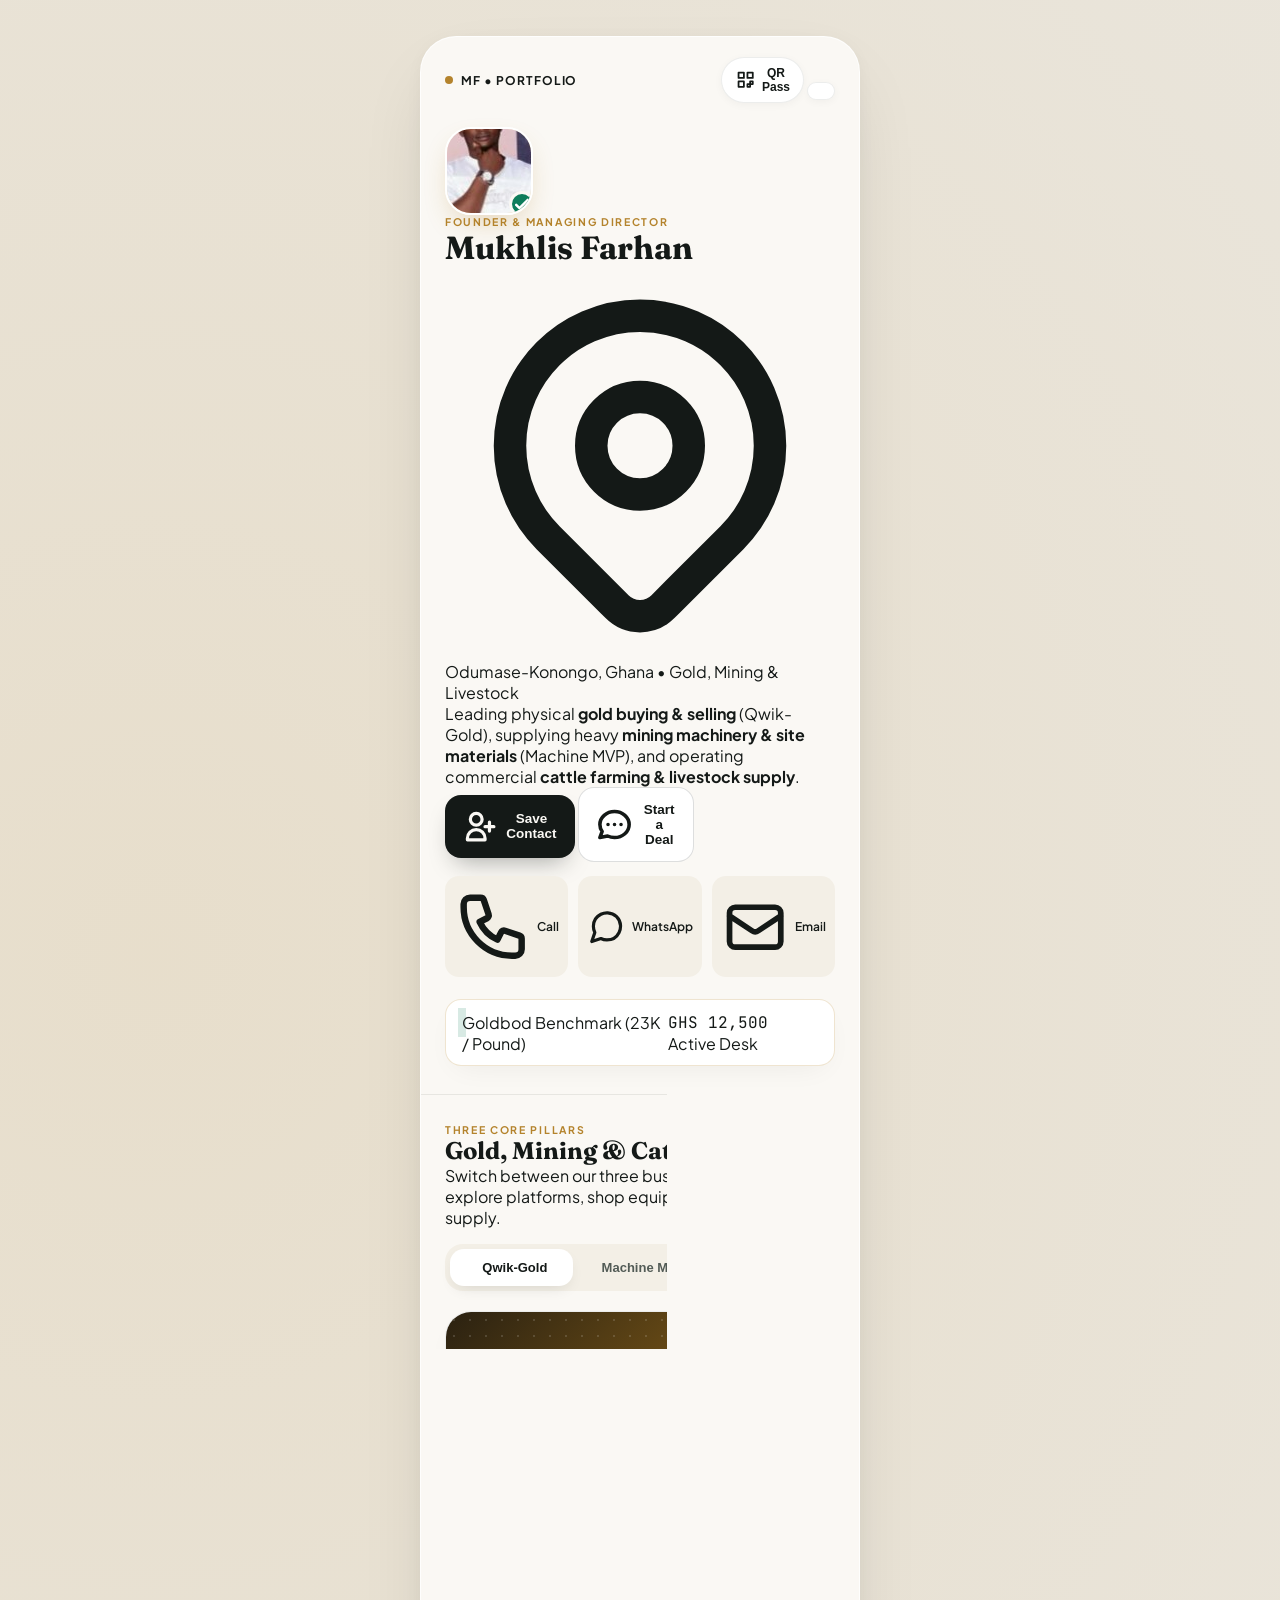
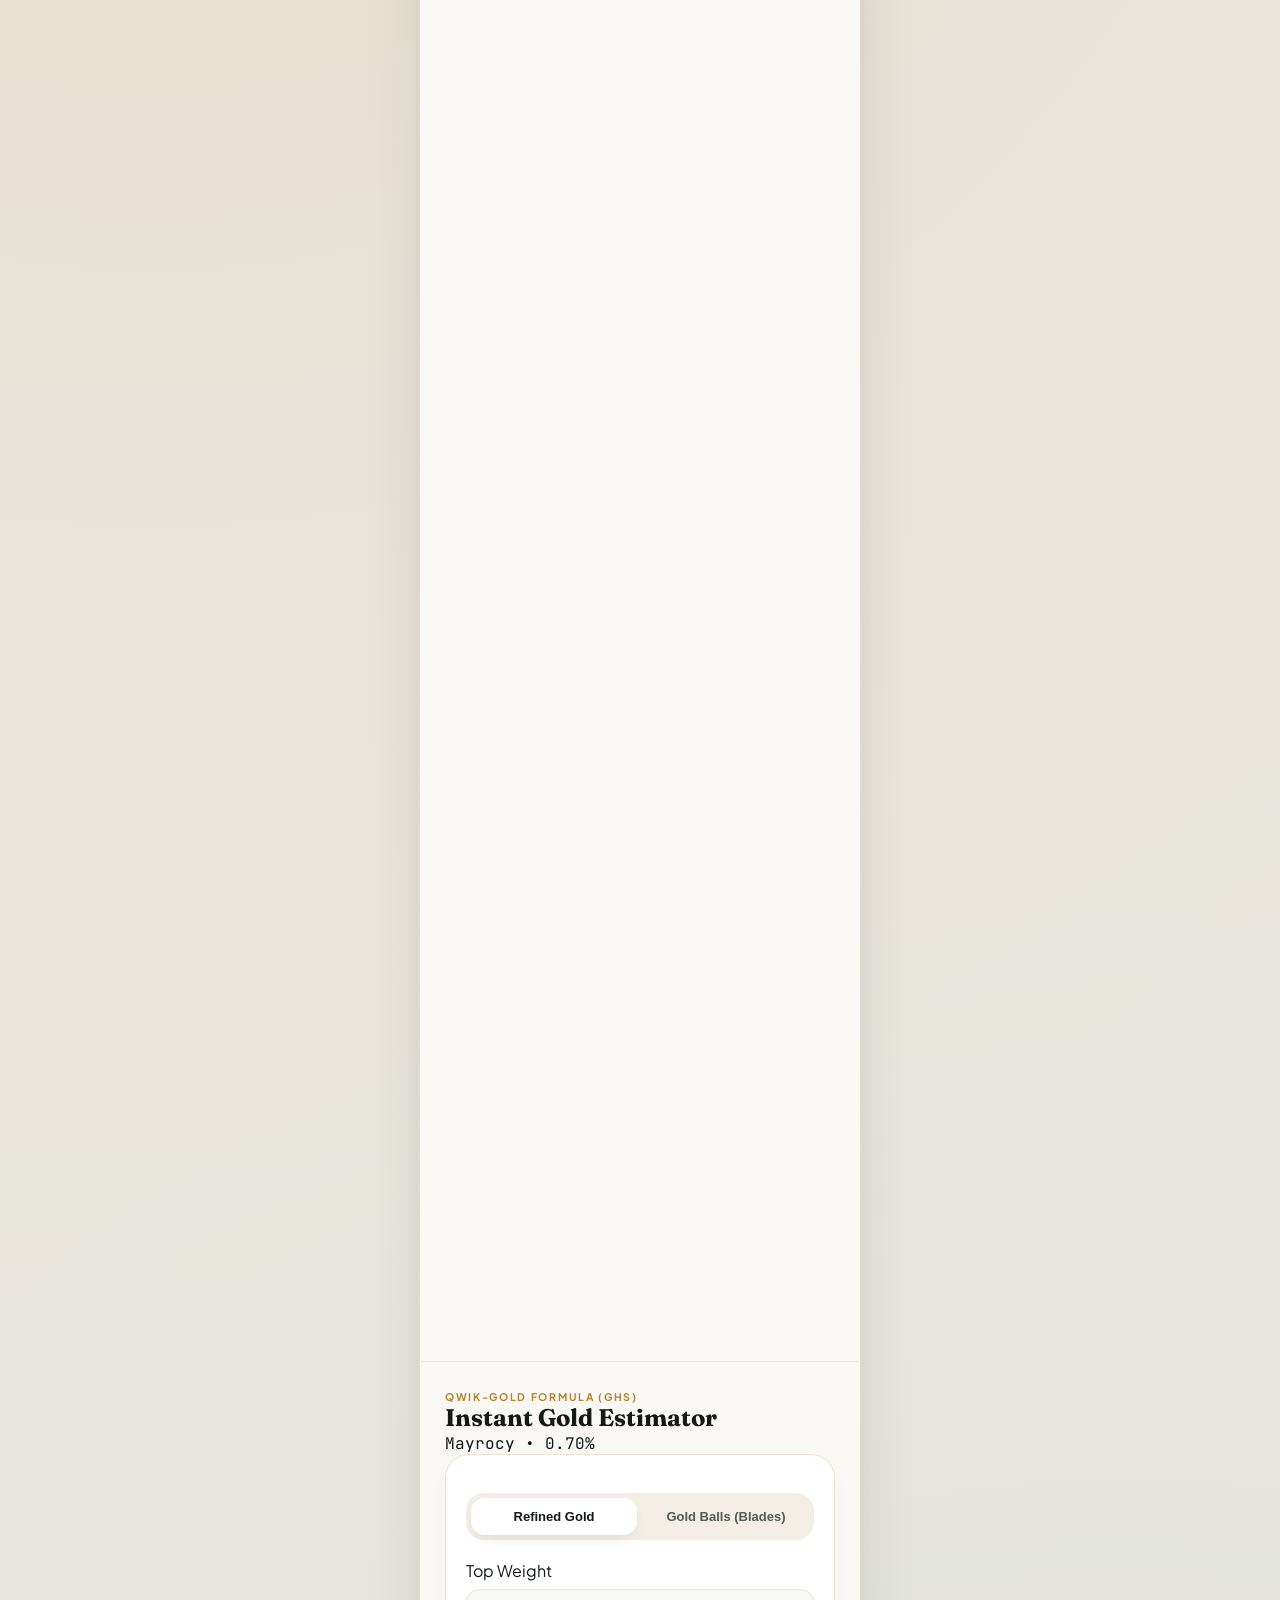
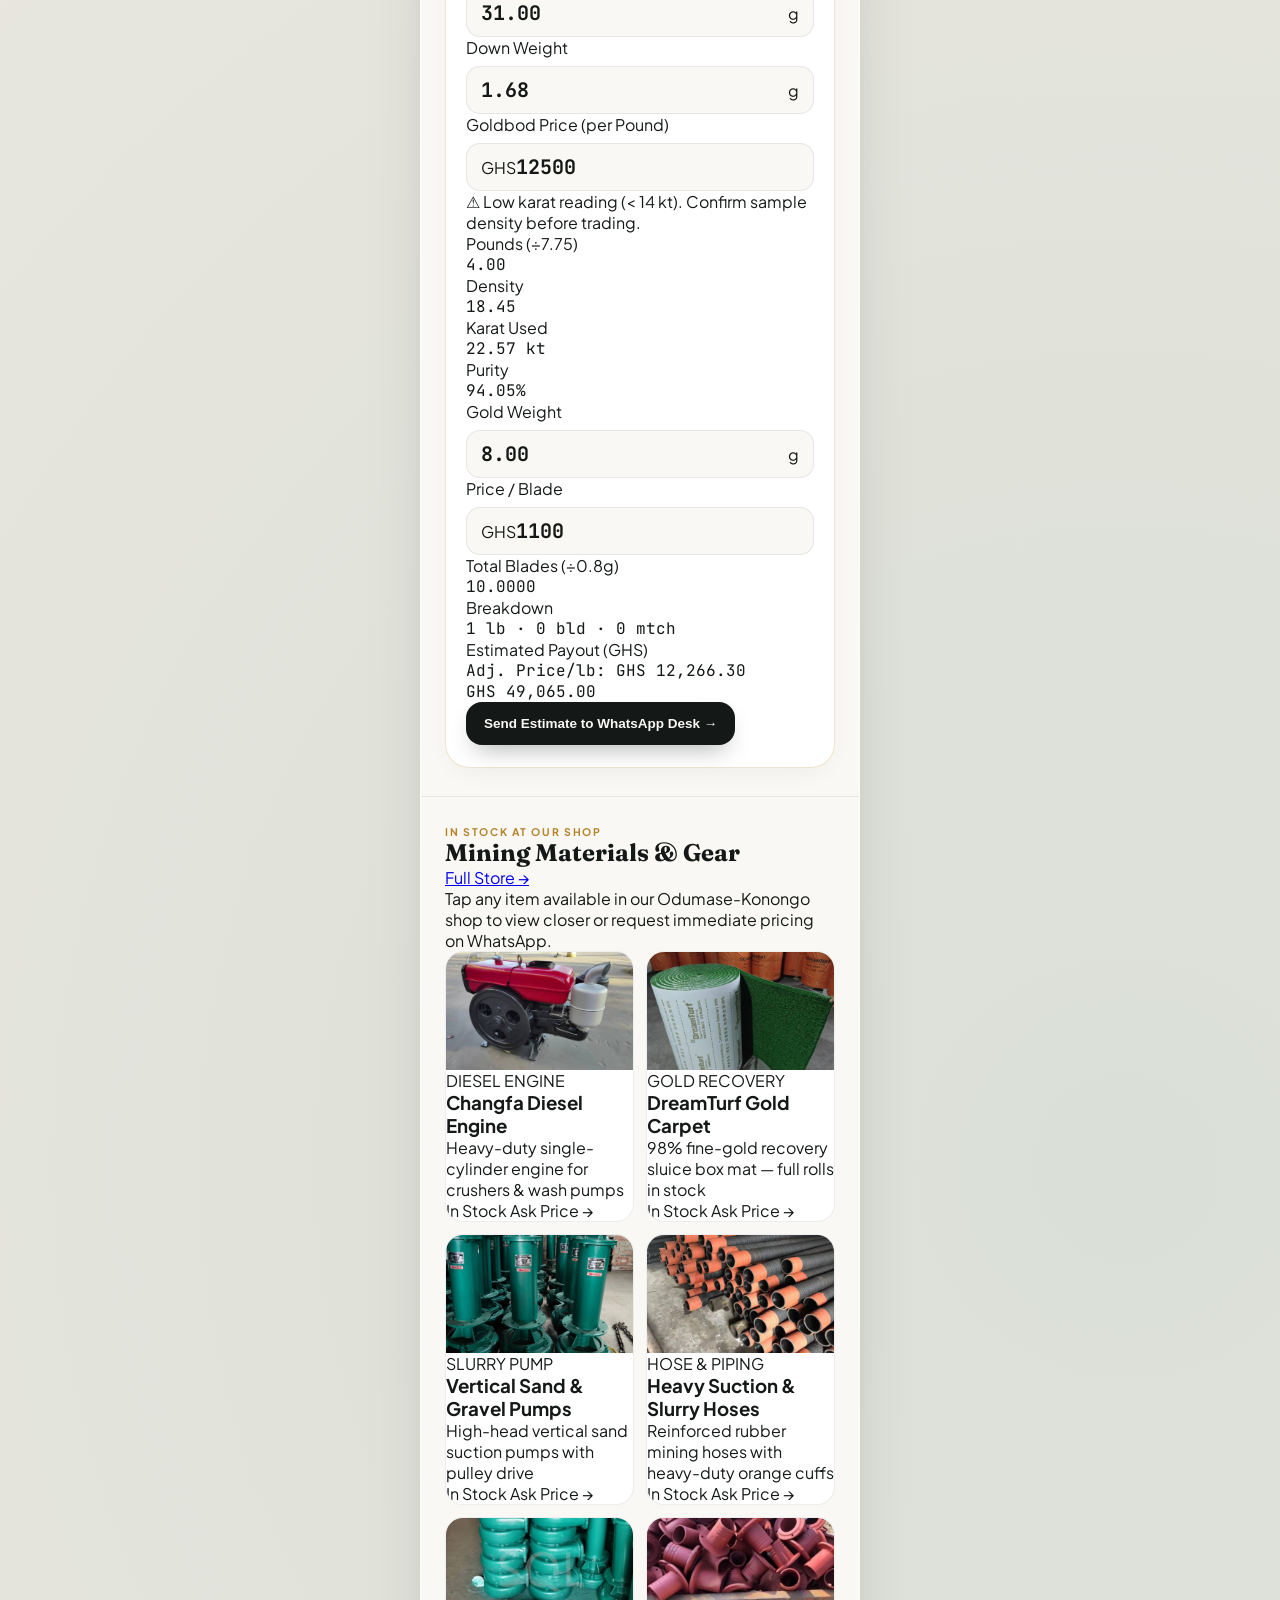
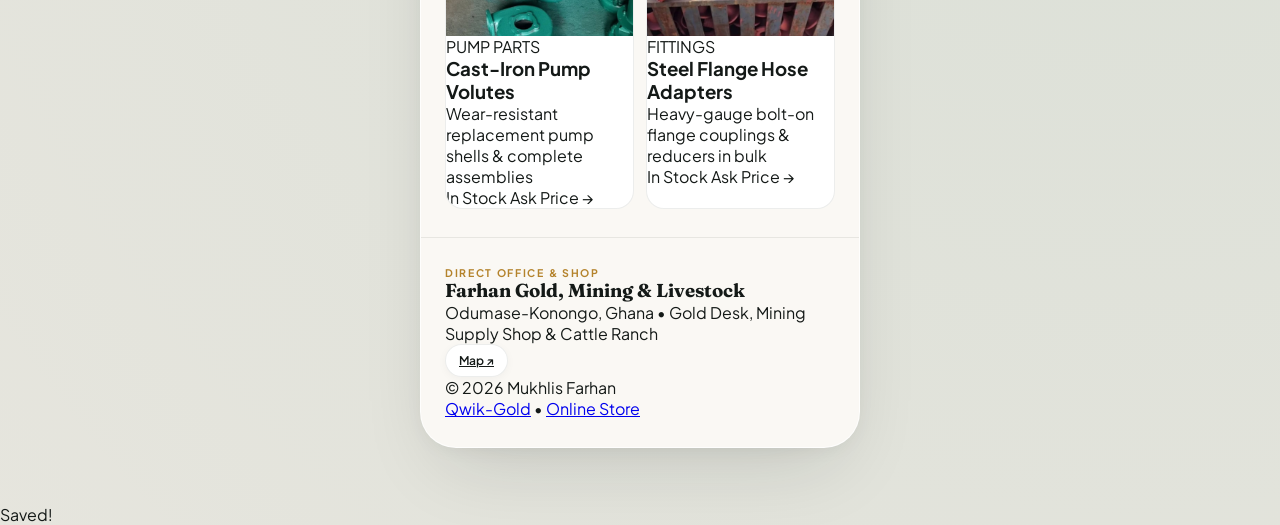
==== commit 2e7c7a3b: "api link" ====
--- a/index.html
+++ b/index.html
@@ -5,9 +5,46 @@
     <meta charset="UTF-8" />
     <meta name="viewport" content="width=device-width, initial-scale=1.0" />
     <meta name="theme-color" content="#FAF8F4" />
-    <title>Mukhlis Farhan — Gold Trading, Mining Supply &amp; Cattle Farming</title>
+
+    <!-- Primary SEO & Link Preview Meta Tags -->
+    <title>Mukhlis Farhan — Gold Trading, Mining Equipment &amp; Cattle Farming</title>
+    <meta name="title" content="Mukhlis Farhan — Gold Trading, Mining Equipment &amp; Cattle Farming" />
     <meta name="description"
-        content="Official Digital Business Card &amp; Executive Portfolio of Mukhlis Farhan — Gold Buying &amp; Selling (Qwik-Gold), Mining Materials &amp; Equipment (Machine MVP), and Commercial Cattle Farming." />
+        content="Official Digital Business Card of Mukhlis Farhan (Odumase-Konongo, Ghana). Licensed Gold Buying &amp; Selling (Qwik-Gold), Mining Materials &amp; Machinery Supply (Machine MVP), and Commercial Cattle Farming." />
+    <meta name="author" content="Mukhlis Farhan" />
+    <meta name="keywords"
+        content="Mukhlis Farhan, Gold Trading Ghana, Qwik-Gold, Machine MVP, Mining Equipment Odumase Konongo, Changfa Diesel Engine, DreamTurf Gold Carpet, Cattle Farming Ghana" />
+
+    <!-- Open Graph / WhatsApp / Facebook / LinkedIn Rich Link Preview -->
+    <!-- NOTE: Replace https://mukhlisfarhantrading.com/ with your actual live HTTPS domain once hosted so WhatsApp fetches the image -->
+    <meta property="og:type" content="profile" />
+    <meta property="og:site_name" content="Mukhlis Farhan Portfolio" />
+    <meta property="og:locale" content="en_GH" />
+    <meta property="og:url" content="https://mukhlisfarhantrading.com/" />
+    <meta property="og:title" content="Mukhlis Farhan | Gold Trading, Mining Supply &amp; Cattle Farming" />
+    <meta property="og:description"
+        content="Tap to view Mukhlis Farhan's Digital Business Card — Gold Buying &amp; Selling (Qwik-Gold), Mining Machinery &amp; Shop Equipment (Machine MVP), and Cattle Ranching in Odumase-Konongo, Ghana." />
+    <meta property="og:image" content="https://mukhlisfarhantrading.com/assets/media/mukhlis.jpeg" />
+    <meta property="og:image:secure_url" content="https://mukhlisfarhantrading.com/assets/media/mukhlis.jpeg" />
+    <meta property="og:image:type" content="image/jpeg" />
+    <meta property="og:image:width" content="600" />
+    <meta property="og:image:height" content="600" />
+    <meta property="og:image:alt" content="Mukhlis Farhan — Founder &amp; Managing Director" />
+    <meta property="profile:first_name" content="Mukhlis" />
+    <meta property="profile:last_name" content="Farhan" />
+
+    <!-- Twitter / X Rich Card Preview -->
+    <meta name="twitter:card" content="summary_large_image" />
+    <meta name="twitter:url" content="https://mukhlisfarhantrading.com/" />
+    <meta name="twitter:title" content="Mukhlis Farhan | Gold Trading, Mining Supply &amp; Cattle Farming" />
+    <meta name="twitter:description"
+        content="Official Digital Business Card of Mukhlis Farhan — Gold Buying &amp; Selling (Qwik-Gold), Mining Materials &amp; Machinery (Machine MVP), and Commercial Cattle Farming." />
+    <meta name="twitter:image" content="https://mukhlisfarhantrading.com/assets/media/mukhlis.jpeg" />
+
+    <!-- Favicon & Mobile Home Screen Icon -->
+    <link rel="icon" type="image/jpeg" href="assets/media/mukhlis.jpeg" />
+    <link rel="apple-touch-icon" href="assets/media/mukhlis.jpeg" />
+    <link rel="canonical" href="https://mukhlisfarhantrading.com/" />
 
     <!-- Editorial Display Serif (Fraunces) + Crisp Modern UI Sans (Plus Jakarta Sans) + Mono Numbers -->
     <link rel="preconnect" href="https://fonts.googleapis.com" />
@@ -366,8 +403,7 @@
                         </div>
 
                         <div class="grid grid-cols-2 gap-2.5 mt-5 pt-4 border-t border-[#141917]/10">
-                            <!-- <a href="../machine_mvp/" class="btn-ink-primary !py-3 !text-xs !rounded-xl"> -->
-                            <a href="javascript:;" class="btn-ink-primary !py-3 !text-xs !rounded-xl">
+                            <a href="store.html" class="btn-ink-primary !py-3 !text-xs !rounded-xl">
                                 Open Machine MVP →
                             </a>
                             <button onclick="openWhatsAppWithContext('Mining Equipment & Tools via Machine MVP')"
@@ -637,8 +673,8 @@
                             Mining Materials &amp; Gear
                         </h2>
                     </div>
-                    <a href="../machine_mvp/" class="text-xs font-bold text-[#B4832C] hover:underline shrink-0">
-                        Full Shop →
+                    <a href="store.html" class="text-xs font-bold text-[#B4832C] hover:underline shrink-0">
+                        Full Store →
                     </a>
                 </div>
                 <p class="text-[13px] text-[#525B56] mb-4 leading-relaxed">
@@ -674,7 +710,7 @@
                     <div class="flex items-center gap-3 font-semibold text-[#525B56]">
                         <a href="../qwik-gold/" class="hover:text-[#B4832C] transition">Qwik-Gold</a>
                         <span>•</span>
-                        <a href="../machine_mvp/" class="hover:text-[#B4832C] transition">Machine MVP</a>
+                        <a href="store.html" class="hover:text-[#B4832C] transition">Online Store</a>
                     </div>
                 </div>
             </footer>
